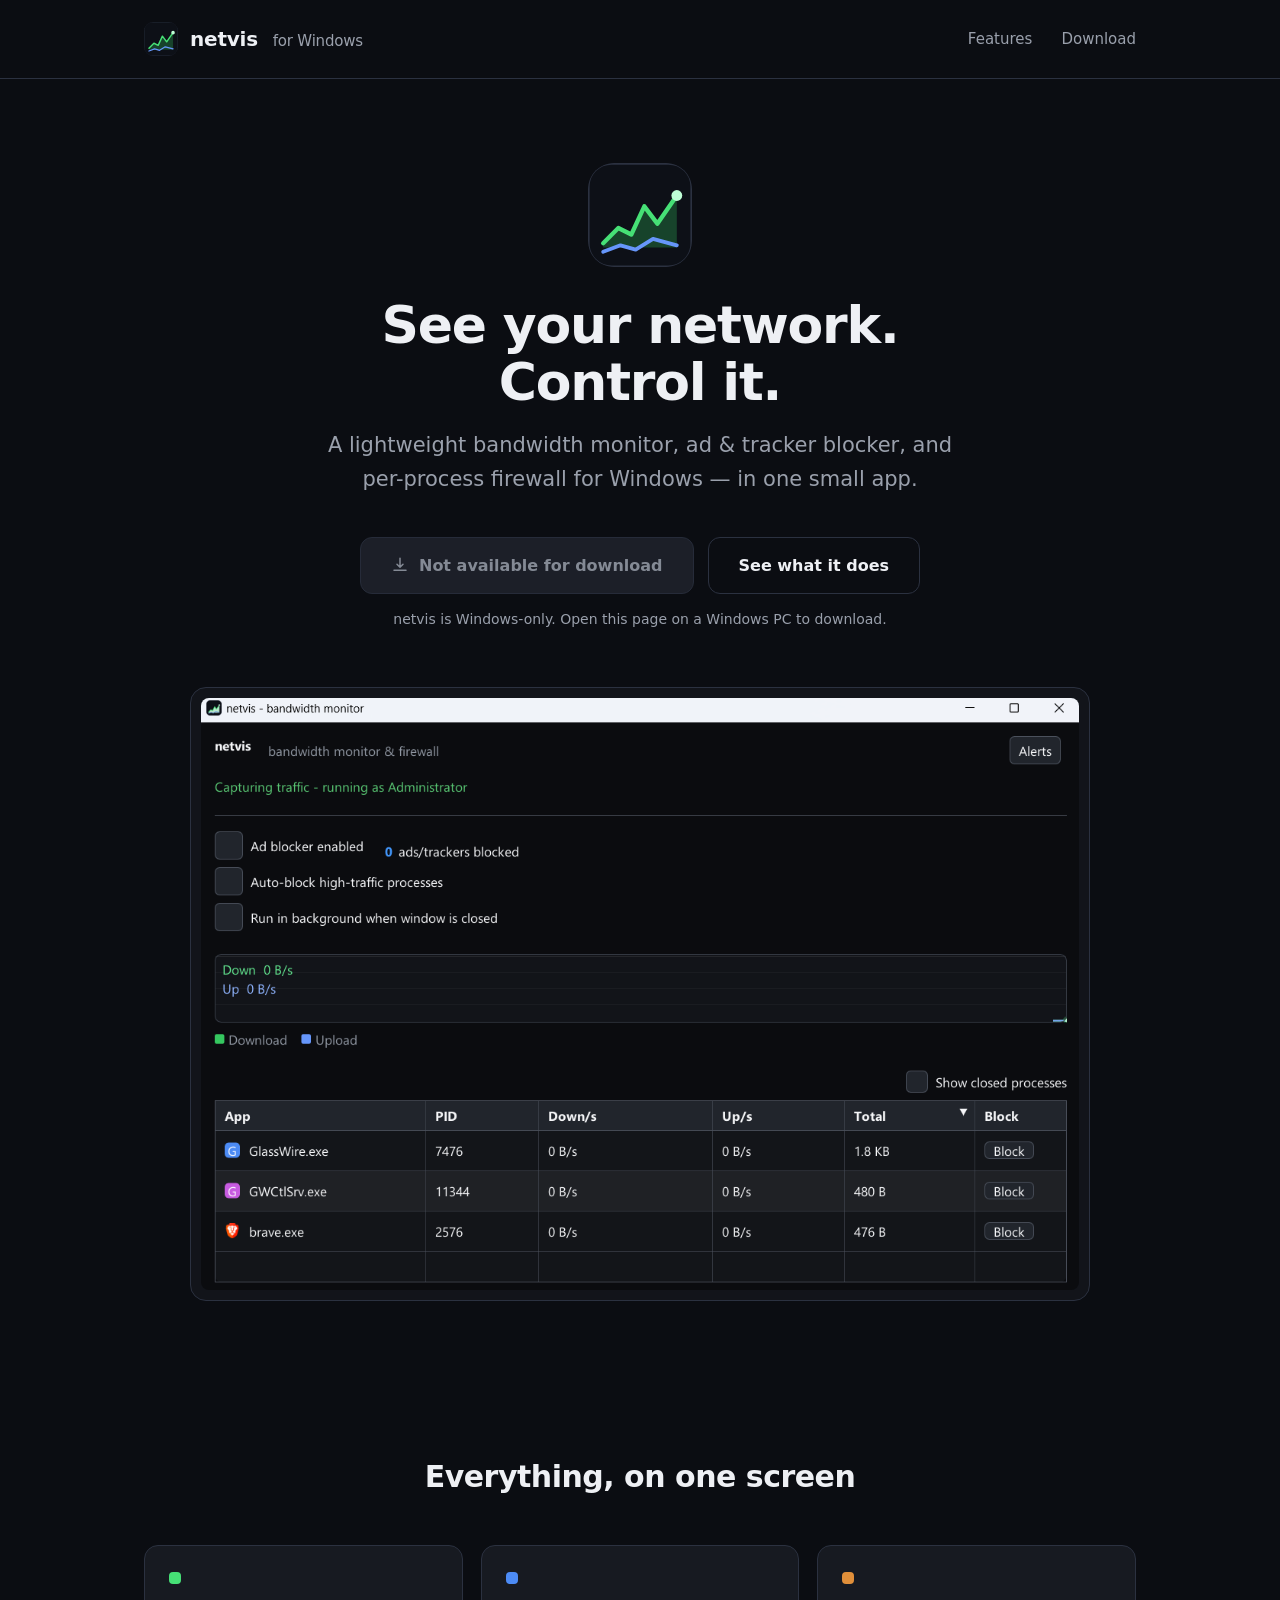
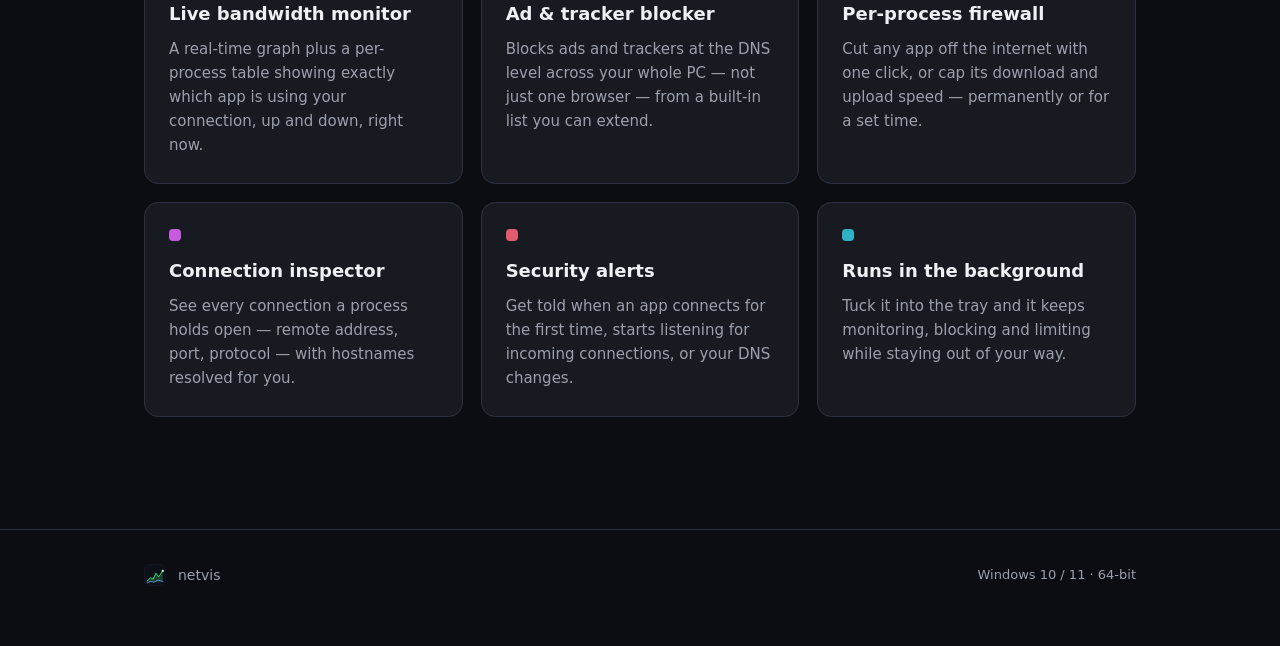
==== licensing/website/index.html @ ef4300d7 "updated" ====
<!DOCTYPE html>
<html lang="en">
<head>
<meta charset="UTF-8">
<meta name="viewport" content="width=device-width, initial-scale=1.0">
<title>netvis — bandwidth monitor & firewall for Windows</title>
<meta name="description" content="netvis is a lightweight Windows bandwidth monitor, ad/tracker blocker, and per-process firewall.">
<link rel="stylesheet" href="style.css">
<link rel="icon" href="netvis.ico">
</head>
<body>

<!-- The netvis logo, inline so the page has no image dependency -->
<svg width="0" height="0" style="position:absolute" aria-hidden="true">
  <symbol id="netvis-logo" viewBox="0 0 96 96">
    <rect x="0" y="0" width="96" height="96" rx="22" fill="#0d1017"/>
    <rect x="0.75" y="0.75" width="94.5" height="94.5" rx="21" fill="none" stroke="#2b3140" stroke-width="1.5"/>
    <path d="M14 74 L28 60 L40 66 L52 40 L64 56 L82 30 L82 78 L14 78 Z" fill="#35c75f" fill-opacity="0.28"/>
    <path d="M14 74 L28 60 L40 66 L52 40 L64 56 L82 30" fill="none" stroke="#46e076" stroke-width="4" stroke-linejoin="round" stroke-linecap="round"/>
    <path d="M14 82 L30 76 L44 80 L60 70 L82 76" fill="none" stroke="#6696fa" stroke-width="3.5" stroke-linejoin="round" stroke-linecap="round"/>
    <circle cx="82" cy="30" r="5" fill="#beffd6"/>
  </symbol>
</svg>

<header class="nav">
  <div class="wrap" style="display:flex;align-items:center;gap:12px;width:100%;padding:0 24px;">
    <svg class="logo" aria-hidden="true"><use href="#netvis-logo"/></svg>
    <div class="brand">netvis <span>for Windows</span></div>
    <div class="spacer"></div>
    <nav class="links">
      <a href="#features">Features</a>
      <a href="#download">Download</a>
    </nav>
  </div>
</header>

<main class="wrap">

  <section class="hero" id="download">
    <svg class="icon" aria-label="netvis logo"><use href="#netvis-logo"/></svg>
    <h1>See your network.<br>Control it.</h1>
    <p class="tag">A lightweight bandwidth monitor, ad &amp; tracker blocker, and per-process
       firewall for Windows — in one small app.</p>

    <div class="cta">
      <a id="downloadBtn" class="btn btn-primary" href="downloads/netvis.exe" download>
        <svg width="18" height="18" viewBox="0 0 24 24" fill="none" aria-hidden="true">
          <path d="M12 3v12m0 0l-4-4m4 4l4-4M4 19h16" stroke="currentColor" stroke-width="2" stroke-linecap="round" stroke-linejoin="round"/>
        </svg>
        <span id="downloadLabel">Download for Windows</span>
      </a>
      <a class="btn btn-ghost" href="#features">See what it does</a>
    </div>
    <div class="dl-note" id="dlNote">Free · Windows 10 &amp; 11 · requires Administrator</div>

    <div class="shot">
      <!-- Drop a real screenshot here as screenshot.png to replace the placeholder -->
      <div class="placeholder" id="shot"><img src="./screenshot.png"/></div>
    </div>
  </section>

  <section class="features" id="features">
    <h2>Everything, on one screen</h2>
    <div class="grid">
      <div class="card">
        <div class="dot" style="background:#46e076"></div>
        <h3>Live bandwidth monitor</h3>
        <p>A real-time graph plus a per-process table showing exactly which app is using
           your connection, up and down, right now.</p>
      </div>
      <div class="card">
        <div class="dot" style="background:#4c8bf5"></div>
        <h3>Ad &amp; tracker blocker</h3>
        <p>Blocks ads and trackers at the DNS level across your whole PC — not just one
           browser — from a built-in list you can extend.</p>
      </div>
      <div class="card">
        <div class="dot" style="background:#e08f3a"></div>
        <h3>Per-process firewall</h3>
        <p>Cut any app off the internet with one click, or cap its download and upload
           speed — permanently or for a set time.</p>
      </div>
      <div class="card">
        <div class="dot" style="background:#c75be0"></div>
        <h3>Connection inspector</h3>
        <p>See every connection a process holds open — remote address, port, protocol —
           with hostnames resolved for you.</p>
      </div>
      <div class="card">
        <div class="dot" style="background:#e05b6b"></div>
        <h3>Security alerts</h3>
        <p>Get told when an app connects for the first time, starts listening for
           incoming connections, or your DNS changes.</p>
      </div>
      <div class="card">
        <div class="dot" style="background:#2fb2c7"></div>
        <h3>Runs in the background</h3>
        <p>Tuck it into the tray and it keeps monitoring, blocking and limiting while
           staying out of your way.</p>
      </div>
    </div>
  </section>

</main>

<footer class="foot">
  <div class="wrap" style="display:flex;align-items:center;gap:12px;width:100%;padding:0 24px;flex-wrap:wrap;">
    <svg class="logo" style="width:22px;height:22px;border-radius:6px" aria-hidden="true"><use href="#netvis-logo"/></svg>
    <span>netvis</span>
    <span class="spacer"></span>
    <span class="req">Windows 10 / 11 · 64-bit</span>
  </div>
</footer>

<script>
  // Only offer the download to Windows visitors; on anything else the
  // button is disabled and the label/note explain why.
  (function () {
    var ua = navigator.userAgent || "";
    var uaData = navigator.userAgentData;
    var isWindows = uaData
      ? uaData.platform === "Windows"
      : /Windows|Win32|Win64|WOW64/i.test(ua);

    if (!isWindows) {
      var btn = document.getElementById("downloadBtn");
      btn.classList.add("disabled");
      btn.removeAttribute("href");
      btn.removeAttribute("download");
      btn.setAttribute("aria-disabled", "true");
      btn.addEventListener("click", function (e) { e.preventDefault(); });
      document.getElementById("downloadLabel").textContent = "Not available for download";
      document.getElementById("dlNote").textContent = "netvis is Windows-only. Open this page on a Windows PC to download.";
    }
  })();
</script>

</body>
</html>
---- licensing/website/style.css ----
:root {
  --bg: #0b0d12;
  --bg-2: #12141a;
  --panel: #171a21;
  --panel-2: #1f232c;
  --border: #2b3140;
  --text: #eef0f4;
  --text-dim: #9aa0ac;
  --accent: #4c8bf5;
  --accent-hover: #6aa0ff;
  --green: #46e076;
  --blue: #6696fa;
}

* { margin: 0; padding: 0; box-sizing: border-box; }

body {
  font-family: "Segoe UI", system-ui, -apple-system, Roboto, Helvetica, Arial, sans-serif;
  background: var(--bg);
  color: var(--text);
  line-height: 1.6;
  -webkit-font-smoothing: antialiased;
}

a { color: inherit; text-decoration: none; }

.wrap { max-width: 1040px; margin: 0 auto; padding: 0 24px; }

/* ---- top nav ---- */
.nav {
  display: flex;
  align-items: center;
  gap: 12px;
  padding: 22px 0;
  border-bottom: 1px solid var(--border);
}
.nav .logo { width: 34px; height: 34px; border-radius: 9px; }
.nav .brand { font-size: 20px; font-weight: 600; letter-spacing: -0.2px; }
.nav .brand span { color: var(--text-dim); font-weight: 400; font-size: 15px; margin-left: 8px; }
.nav .spacer { flex: 1; }
.nav .links a { color: var(--text-dim); margin-left: 24px; font-size: 15px; transition: color 0.15s; }
.nav .links a:hover { color: var(--text); }

/* ---- hero ---- */
.hero { padding: 84px 0 64px; text-align: center; }
.hero .icon { width: 104px; height: 104px; border-radius: 26px; margin: 0 auto 30px; display: block; }
.hero h1 { font-size: 52px; font-weight: 700; letter-spacing: -1.2px; line-height: 1.1; }
.hero .tag { font-size: 21px; color: var(--text-dim); margin: 18px auto 0; max-width: 640px; }

.cta { margin-top: 40px; display: flex; gap: 14px; justify-content: center; align-items: center; flex-wrap: wrap; }

.btn {
  display: inline-flex;
  align-items: center;
  gap: 10px;
  font-size: 16px;
  font-weight: 600;
  padding: 15px 30px;
  border-radius: 12px;
  border: 1px solid transparent;
  cursor: pointer;
  transition: background 0.15s, border-color 0.15s, opacity 0.15s;
}
.btn-primary { background: var(--accent); color: #08101f; }
.btn-primary:hover { background: var(--accent-hover); }
.btn-primary:disabled,
.btn-primary.disabled {
  background: var(--panel-2);
  color: var(--text-dim);
  border-color: var(--border);
  cursor: not-allowed;
  opacity: 0.85;
}
.btn-ghost { background: transparent; border-color: var(--border); color: var(--text); }
.btn-ghost:hover { border-color: var(--text-dim); }

.dl-note { margin-top: 14px; font-size: 14px; color: var(--text-dim); min-height: 20px; }

/* ---- screenshot ---- */
.shot {
  margin: 56px auto 0;
  max-width: 900px;
  border: 1px solid var(--border);
  border-radius: 16px;
  background: var(--bg-2);
  padding: 10px;
}
.shot img { width: 100%; display: block; border-radius: 8px; }
.shot .placeholder {
  border-radius: 8px;
  background: linear-gradient(180deg, #14171e, #0f1218);
  min-height: 300px;
  display: flex;
  align-items: center;
  justify-content: center;
  color: var(--text-dim);
  font-size: 15px;
}

/* ---- features ---- */
.features { padding: 88px 0 40px; }
.features h2 { font-size: 30px; font-weight: 600; text-align: center; letter-spacing: -0.5px; }
.grid {
  margin-top: 44px;
  display: grid;
  grid-template-columns: repeat(3, 1fr);
  gap: 18px;
}
.card {
  background: var(--panel);
  border: 1px solid var(--border);
  border-radius: 14px;
  padding: 26px 24px;
}
.card .dot { width: 12px; height: 12px; border-radius: 4px; margin-bottom: 16px; }
.card h3 { font-size: 18px; font-weight: 600; margin-bottom: 8px; }
.card p { font-size: 15px; color: var(--text-dim); }

/* ---- footer ---- */
.foot {
  margin-top: 72px;
  border-top: 1px solid var(--border);
  padding: 34px 0 60px;
  color: var(--text-dim);
  font-size: 14px;
  display: flex;
  gap: 12px;
  align-items: center;
  flex-wrap: wrap;
}
.foot .spacer { flex: 1; }
.req { color: var(--text-dim); font-size: 13px; }

@media (max-width: 760px) {
  .hero h1 { font-size: 38px; }
  .hero .tag { font-size: 18px; }
  .grid { grid-template-columns: 1fr; }
  .nav .links { display: none; }
}
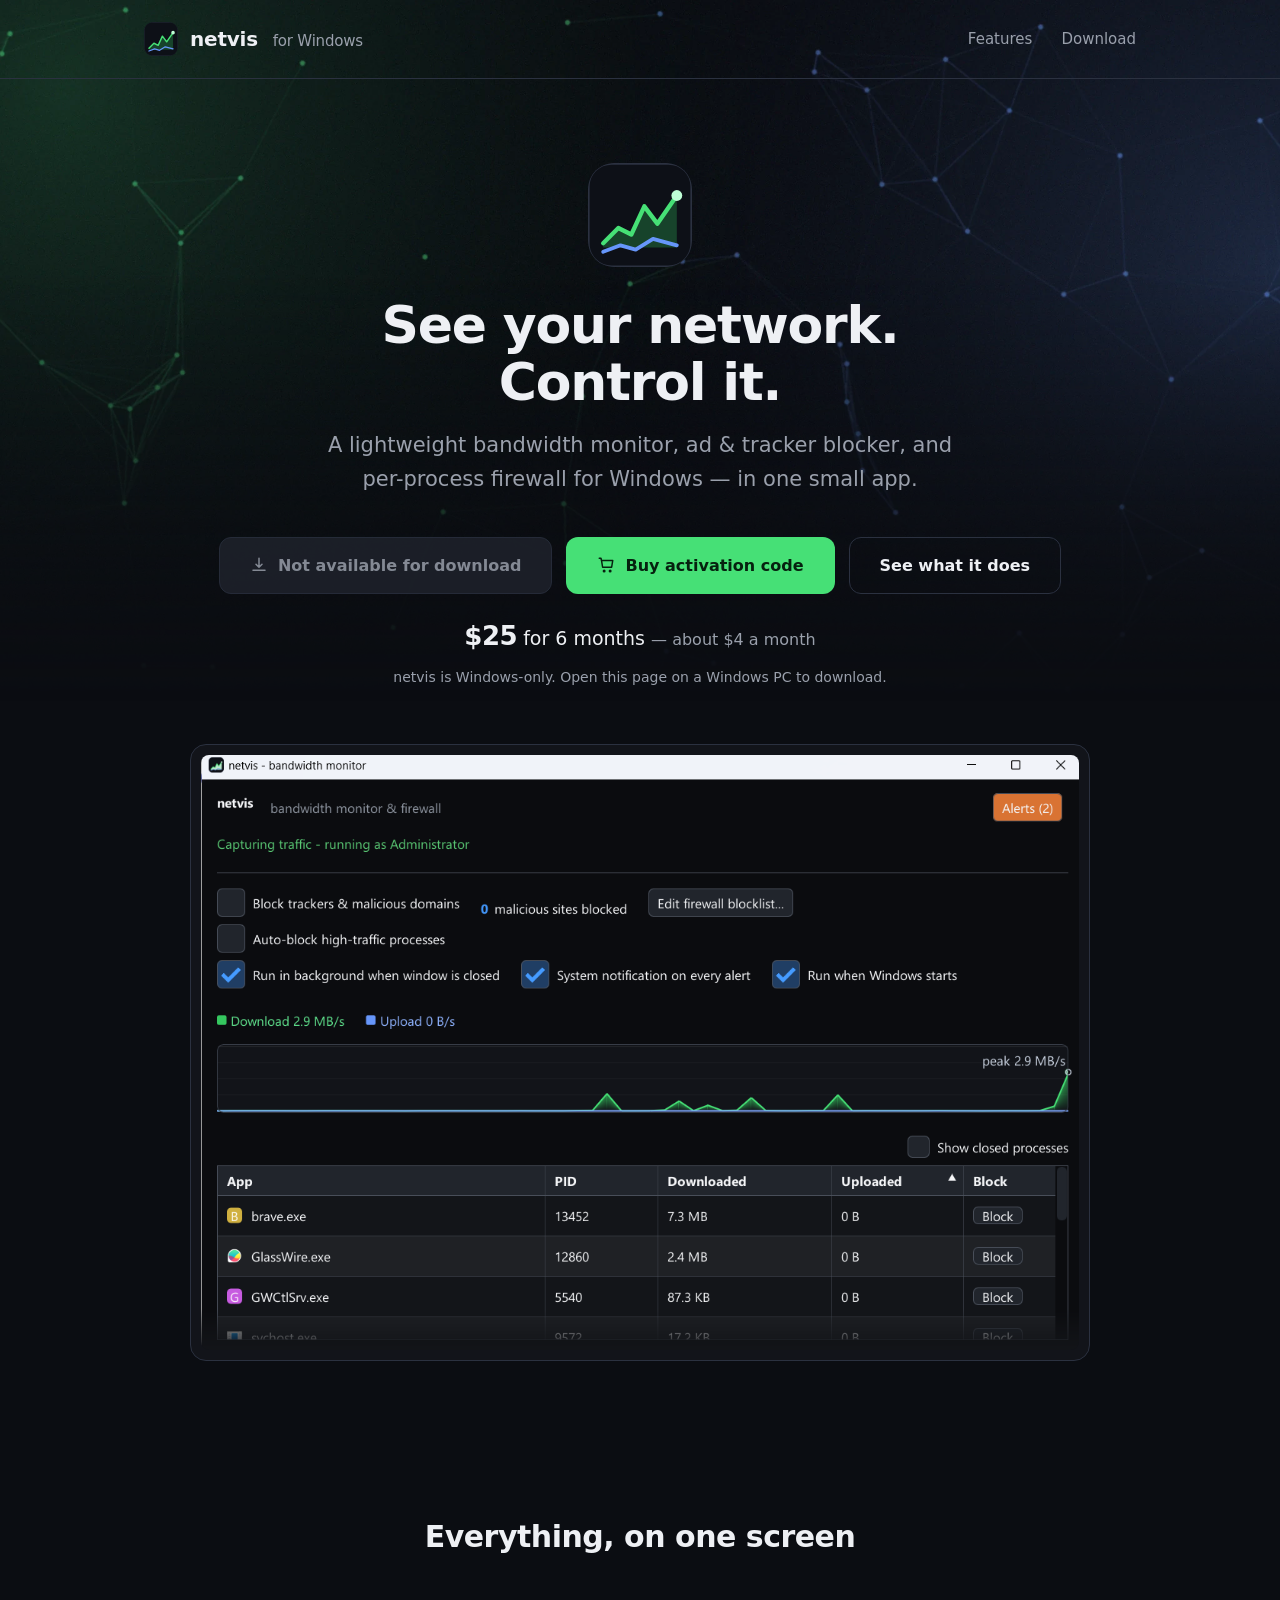
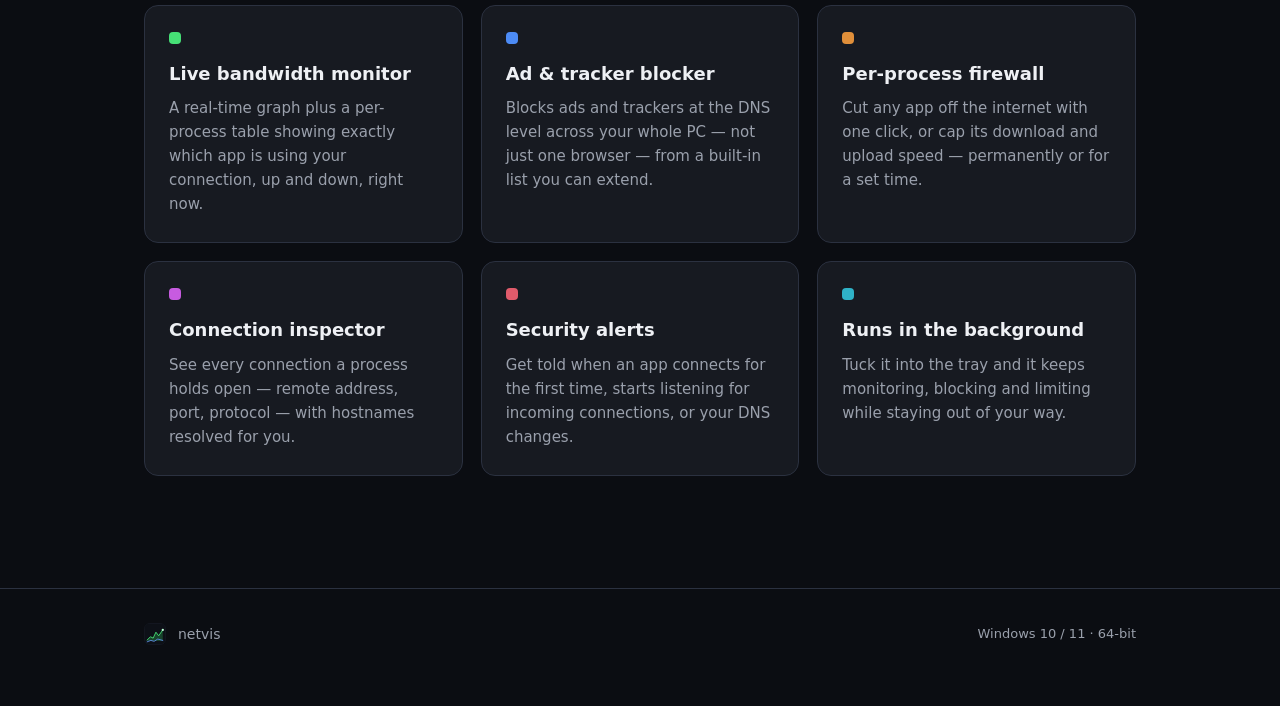
==== commit 6c1203c0: "licensing final" ====
--- a/licensing/website/index.html
+++ b/licensing/website/index.html
@@ -49,9 +49,20 @@
         </svg>
         <span id="downloadLabel">Download for Windows</span>
       </a>
+      <a class="btn btn-buy" href="/buy">
+        <svg width="18" height="18" viewBox="0 0 24 24" fill="none" aria-hidden="true">
+          <path d="M6 6h15l-1.5 9h-12L6 6Zm0 0-.7-3H3m6.5 18a1 1 0 1 0 0-2 1 1 0 0 0 0 2Zm8 0a1 1 0 1 0 0-2 1 1 0 0 0 0 2Z"
+                stroke="currentColor" stroke-width="2" stroke-linecap="round" stroke-linejoin="round"/>
+        </svg>
+        Buy activation code
+      </a>
       <a class="btn btn-ghost" href="#features">See what it does</a>
     </div>
-    <div class="dl-note" id="dlNote">Free · Windows 10 &amp; 11 · requires Administrator</div>
+
+    <div class="price">
+      <strong>$25</strong> for 6 months <span class="per">— about $4 a month</span>
+    </div>
+    <div class="dl-note" id="dlNote">One PC · Windows 10 &amp; 11 · requires Administrator</div>
 
     <div class="shot">
       <!-- Drop a real screenshot here as screenshot.png to replace the placeholder -->
--- a/licensing/website/style.css
+++ b/licensing/website/style.css
@@ -20,6 +20,34 @@
   color: var(--text);
   line-height: 1.6;
   -webkit-font-smoothing: antialiased;
+}
+
+/* Background art, behind everything. It's a pseudo-element rather than a
+   background on <body> so it can be pinned to the viewport and masked -
+   a plain body background would scroll or stretch with the page. WebP
+   first, JPEG for anything that can't read it. */
+body::before {
+  content: "";
+  position: fixed;
+  inset: 0;
+  z-index: -1;
+  pointer-events: none;
+  background-image: image-set(url("bg.webp") type("image/webp"), url("bg.jpg") type("image/jpeg"));
+  background-image: -webkit-image-set(url("bg.webp") type("image/webp"), url("bg.jpg") type("image/jpeg"));
+  background-position: center top;
+  background-size: cover;
+  background-repeat: no-repeat;
+  /* Only the top of the page is decorated; the feature cards further down
+     sit on flat colour so nothing competes with them for attention. */
+  -webkit-mask-image: linear-gradient(#000 0%, #000 30%, transparent 78%);
+  mask-image: linear-gradient(#000 0%, #000 30%, transparent 78%);
+}
+
+/* Some people set this because motion or busy imagery makes them ill, and
+   a full-bleed background is exactly the kind of thing they're opting out
+   of - so honour it and fall back to flat colour. */
+@media (prefers-reduced-motion: reduce) {
+  body::before { display: none; }
 }
 
 a { color: inherit; text-decoration: none; }
@@ -74,7 +102,16 @@
 .btn-ghost { background: transparent; border-color: var(--border); color: var(--text); }
 .btn-ghost:hover { border-color: var(--text-dim); }
 
-.dl-note { margin-top: 14px; font-size: 14px; color: var(--text-dim); min-height: 20px; }
+/* Buy is the action that matters - the app needs a key to run at all - so
+   it gets the brand green and stands apart from the blue download. */
+.btn-buy { background: var(--green); color: #06210f; }
+.btn-buy:hover { background: #5cf089; }
+
+.price { margin-top: 22px; font-size: 19px; color: var(--text); }
+.price strong { font-size: 26px; font-weight: 700; letter-spacing: -0.5px; }
+.price .per { color: var(--text-dim); font-size: 16px; }
+
+.dl-note { margin-top: 8px; font-size: 14px; color: var(--text-dim); min-height: 20px; }
 
 /* ---- screenshot ---- */
 .shot {
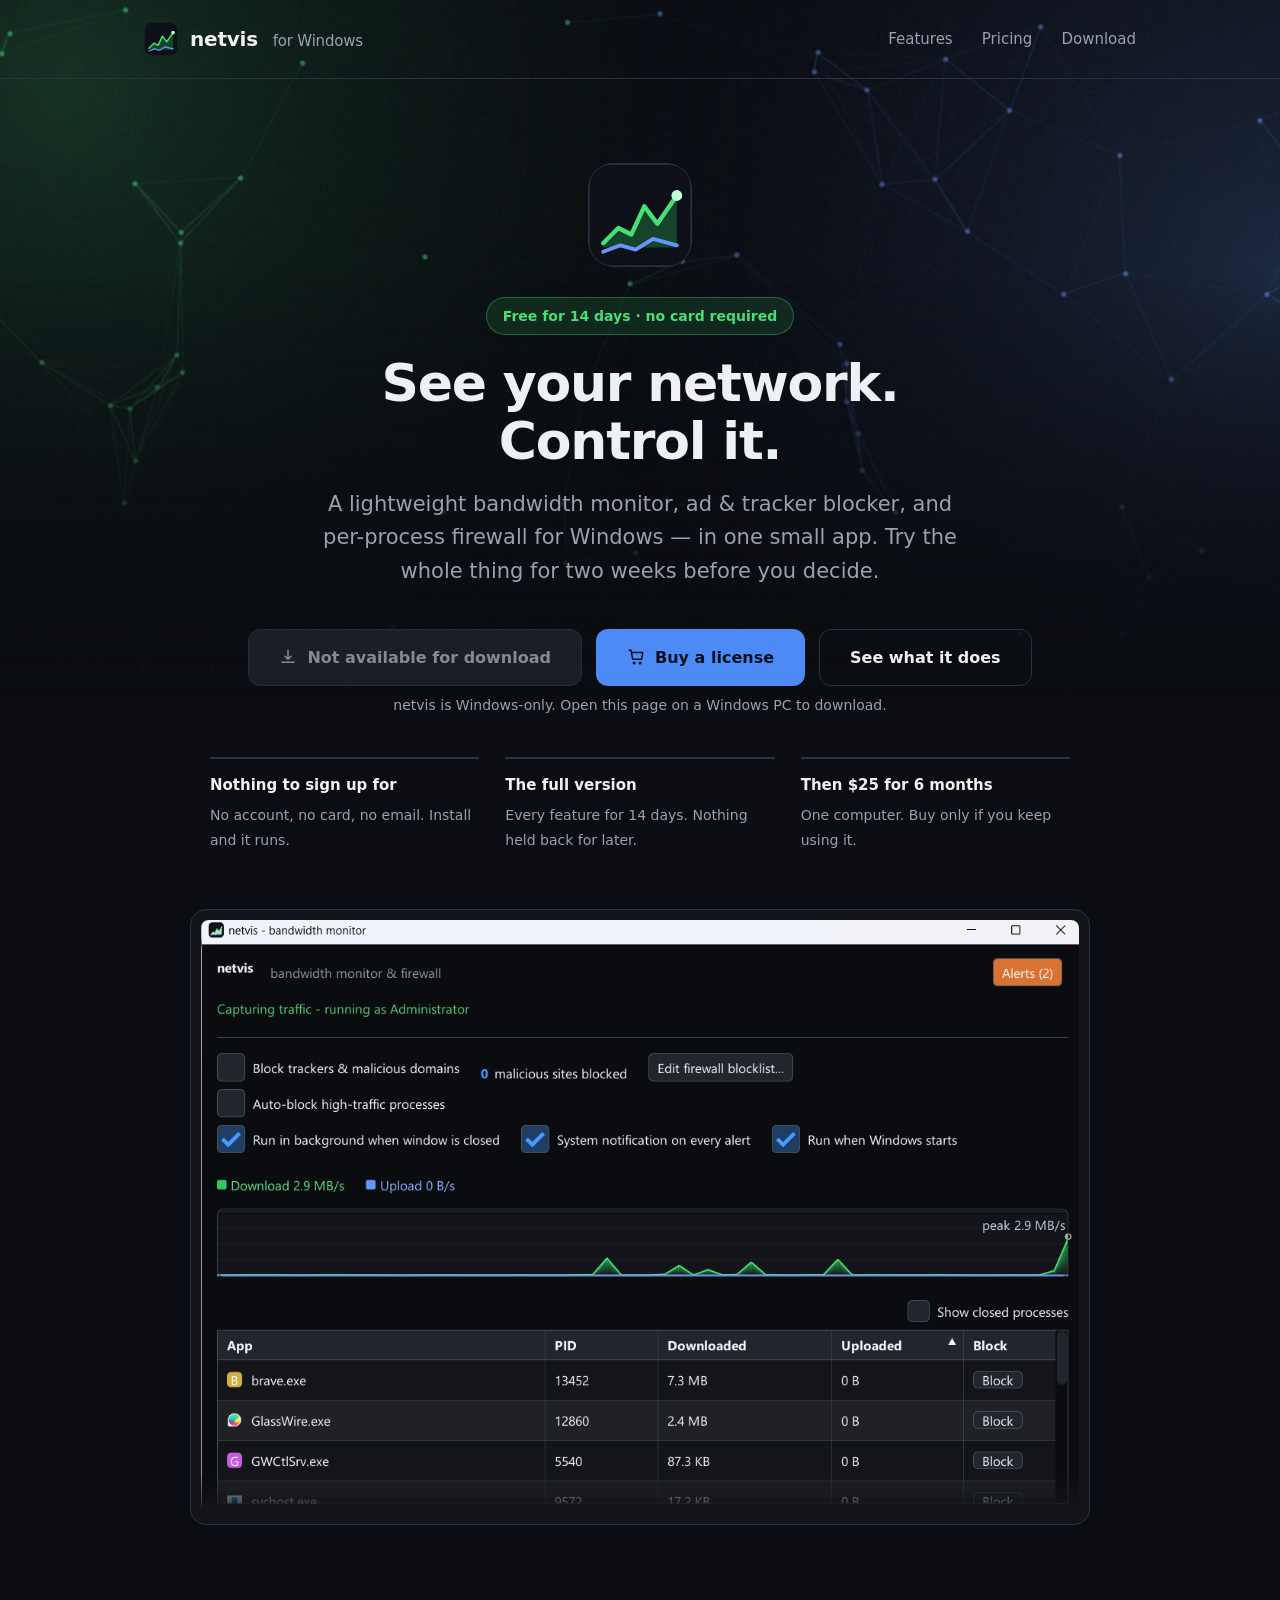
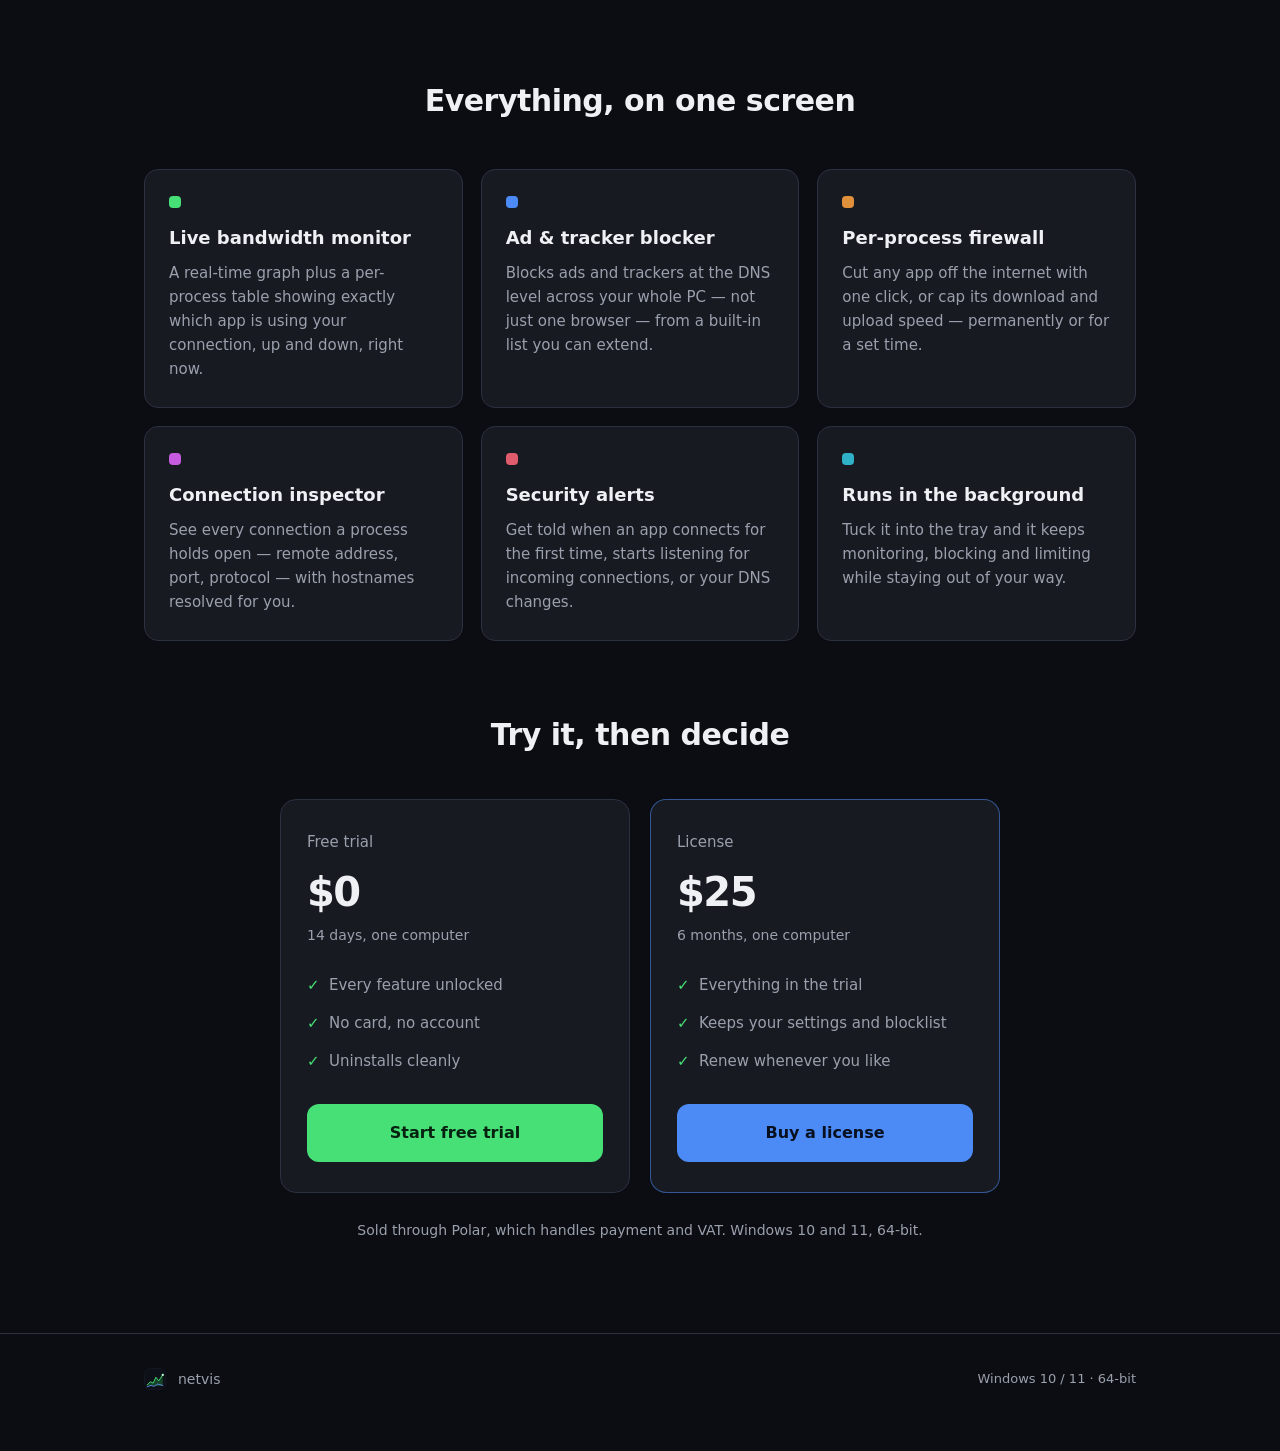
==== commit 5d81339e: "installer+freetrial" ====
--- a/licensing/website/index.html
+++ b/licensing/website/index.html
@@ -4,7 +4,7 @@
 <meta charset="UTF-8">
 <meta name="viewport" content="width=device-width, initial-scale=1.0">
 <title>netvis — bandwidth monitor & firewall for Windows</title>
-<meta name="description" content="netvis is a lightweight Windows bandwidth monitor, ad/tracker blocker, and per-process firewall.">
+<meta name="description" content="See which app is using your connection, and cut it off. Free for 14 days, no card required. Then $25 for 6 months.">
 <link rel="stylesheet" href="style.css">
 <link rel="icon" href="netvis.ico">
 </head>
@@ -29,6 +29,7 @@
     <div class="spacer"></div>
     <nav class="links">
       <a href="#features">Features</a>
+      <a href="#pricing">Pricing</a>
       <a href="#download">Download</a>
     </nav>
   </div>
@@ -38,31 +39,37 @@
 
   <section class="hero" id="download">
     <svg class="icon" aria-label="netvis logo"><use href="#netvis-logo"/></svg>
+    <div class="badge">Free for 14 days · no card required</div>
     <h1>See your network.<br>Control it.</h1>
     <p class="tag">A lightweight bandwidth monitor, ad &amp; tracker blocker, and per-process
-       firewall for Windows — in one small app.</p>
+       firewall for Windows — in one small app. Try the whole thing for two weeks
+       before you decide.</p>
 
     <div class="cta">
-      <a id="downloadBtn" class="btn btn-primary" href="downloads/netvis.exe" download>
+      <a id="downloadBtn" class="btn btn-buy" href="downloads/netvis-setup.exe" download>
         <svg width="18" height="18" viewBox="0 0 24 24" fill="none" aria-hidden="true">
           <path d="M12 3v12m0 0l-4-4m4 4l4-4M4 19h16" stroke="currentColor" stroke-width="2" stroke-linecap="round" stroke-linejoin="round"/>
         </svg>
-        <span id="downloadLabel">Download for Windows</span>
+        <span id="downloadLabel">Start free trial</span>
       </a>
-      <a class="btn btn-buy" href="/buy">
+      <a class="btn btn-primary" href="/buy">
         <svg width="18" height="18" viewBox="0 0 24 24" fill="none" aria-hidden="true">
           <path d="M6 6h15l-1.5 9h-12L6 6Zm0 0-.7-3H3m6.5 18a1 1 0 1 0 0-2 1 1 0 0 0 0 2Zm8 0a1 1 0 1 0 0-2 1 1 0 0 0 0 2Z"
                 stroke="currentColor" stroke-width="2" stroke-linecap="round" stroke-linejoin="round"/>
         </svg>
-        Buy activation code
+        Buy a license
       </a>
       <a class="btn btn-ghost" href="#features">See what it does</a>
     </div>
 
-    <div class="price">
-      <strong>$25</strong> for 6 months <span class="per">— about $4 a month</span>
+    <div class="dl-note" id="dlNote">Windows 10 &amp; 11 · 64-bit · requires Administrator</div>
+
+    <!-- The three things someone weighing up a trial actually wants to know. -->
+    <div class="trial-strip">
+      <div><strong>Nothing to sign up for</strong><span>No account, no card, no email. Install and it runs.</span></div>
+      <div><strong>The full version</strong><span>Every feature for 14 days. Nothing held back for later.</span></div>
+      <div><strong>Then $25 for 6 months</strong><span>One computer. Buy only if you keep using it.</span></div>
     </div>
-    <div class="dl-note" id="dlNote">One PC · Windows 10 &amp; 11 · requires Administrator</div>
 
     <div class="shot">
       <!-- Drop a real screenshot here as screenshot.png to replace the placeholder -->
@@ -112,6 +119,35 @@
     </div>
   </section>
 
+  <section class="pricing" id="pricing">
+    <h2>Try it, then decide</h2>
+    <div class="plans">
+      <div class="plan">
+        <div class="plan-name">Free trial</div>
+        <div class="plan-price">$0</div>
+        <div class="plan-term">14 days, one computer</div>
+        <ul>
+          <li>Every feature unlocked</li>
+          <li>No card, no account</li>
+          <li>Uninstalls cleanly</li>
+        </ul>
+        <a class="btn btn-buy plan-cta" href="downloads/netvis-setup.exe" download>Start free trial</a>
+      </div>
+      <div class="plan plan-featured">
+        <div class="plan-name">License</div>
+        <div class="plan-price">$25</div>
+        <div class="plan-term">6 months, one computer</div>
+        <ul>
+          <li>Everything in the trial</li>
+          <li>Keeps your settings and blocklist</li>
+          <li>Renew whenever you like</li>
+        </ul>
+        <a class="btn btn-primary plan-cta" href="/buy">Buy a license</a>
+      </div>
+    </div>
+    <p class="pricing-note">Sold through Polar, which handles payment and VAT. Windows 10 and 11, 64-bit.</p>
+  </section>
+
 </main>
 
 <footer class="foot">
--- a/licensing/website/style.css
+++ b/licensing/website/style.css
@@ -91,8 +91,10 @@
 }
 .btn-primary { background: var(--accent); color: #08101f; }
 .btn-primary:hover { background: var(--accent-hover); }
-.btn-primary:disabled,
-.btn-primary.disabled {
+/* Applies to any button, not just the blue one - the primary action moved
+   to the green trial button, and the disabled state has to follow it. */
+.btn:disabled,
+.btn.disabled {
   background: var(--panel-2);
   color: var(--text-dim);
   border-color: var(--border);
@@ -102,8 +104,8 @@
 .btn-ghost { background: transparent; border-color: var(--border); color: var(--text); }
 .btn-ghost:hover { border-color: var(--text-dim); }
 
-/* Buy is the action that matters - the app needs a key to run at all - so
-   it gets the brand green and stands apart from the blue download. */
+/* Green is the primary action: starting the trial. Buying is blue and
+   secondary - people who already want it will find it either way. */
 .btn-buy { background: var(--green); color: #06210f; }
 .btn-buy:hover { background: #5cf089; }
 
@@ -112,6 +114,61 @@
 .price .per { color: var(--text-dim); font-size: 16px; }
 
 .dl-note { margin-top: 8px; font-size: 14px; color: var(--text-dim); min-height: 20px; }
+
+/* Badge above the headline - the first thing read, so it carries the offer. */
+.badge {
+  display: inline-block;
+  margin-bottom: 20px;
+  padding: 7px 16px;
+  border-radius: 999px;
+  background: rgba(70, 224, 118, 0.12);
+  border: 1px solid rgba(70, 224, 118, 0.35);
+  color: var(--green);
+  font-size: 14px;
+  font-weight: 600;
+}
+
+/* Three reassurances under the buttons, where the hesitation actually is. */
+.trial-strip {
+  margin: 40px auto 0;
+  max-width: 860px;
+  display: grid;
+  grid-template-columns: repeat(3, 1fr);
+  gap: 26px;
+  text-align: left;
+}
+.trial-strip div { border-top: 2px solid var(--border); padding-top: 14px; }
+.trial-strip strong { display: block; font-size: 15px; margin-bottom: 5px; }
+.trial-strip span { font-size: 14px; color: var(--text-dim); line-height: 1.55; }
+
+/* ---- pricing ---- */
+.pricing { padding: 30px 0 20px; text-align: center; }
+.pricing h2 { font-size: 30px; font-weight: 600; letter-spacing: -0.5px; }
+.plans {
+  margin: 40px auto 0;
+  max-width: 720px;
+  display: grid;
+  grid-template-columns: repeat(2, 1fr);
+  gap: 20px;
+}
+.plan {
+  background: var(--panel);
+  border: 1px solid var(--border);
+  border-radius: 16px;
+  padding: 30px 26px;
+  text-align: left;
+  display: flex;
+  flex-direction: column;
+}
+.plan-featured { border-color: rgba(76, 139, 245, 0.55); }
+.plan-name { font-size: 15px; color: var(--text-dim); }
+.plan-price { font-size: 40px; font-weight: 700; letter-spacing: -1.5px; margin-top: 6px; }
+.plan-term { font-size: 14px; color: var(--text-dim); margin-bottom: 20px; }
+.plan ul { list-style: none; margin: 0 0 24px; flex: 1; }
+.plan li { font-size: 15px; color: var(--text-dim); padding: 7px 0 7px 22px; position: relative; }
+.plan li::before { content: "✓"; position: absolute; left: 0; color: var(--green); }
+.plan-cta { justify-content: center; width: 100%; }
+.pricing-note { margin-top: 26px; font-size: 14px; color: var(--text-dim); }
 
 /* ---- screenshot ---- */
 .shot {
@@ -172,5 +229,7 @@
   .hero h1 { font-size: 38px; }
   .hero .tag { font-size: 18px; }
   .grid { grid-template-columns: 1fr; }
+  .trial-strip { grid-template-columns: 1fr; gap: 18px; }
+  .plans { grid-template-columns: 1fr; }
   .nav .links { display: none; }
 }
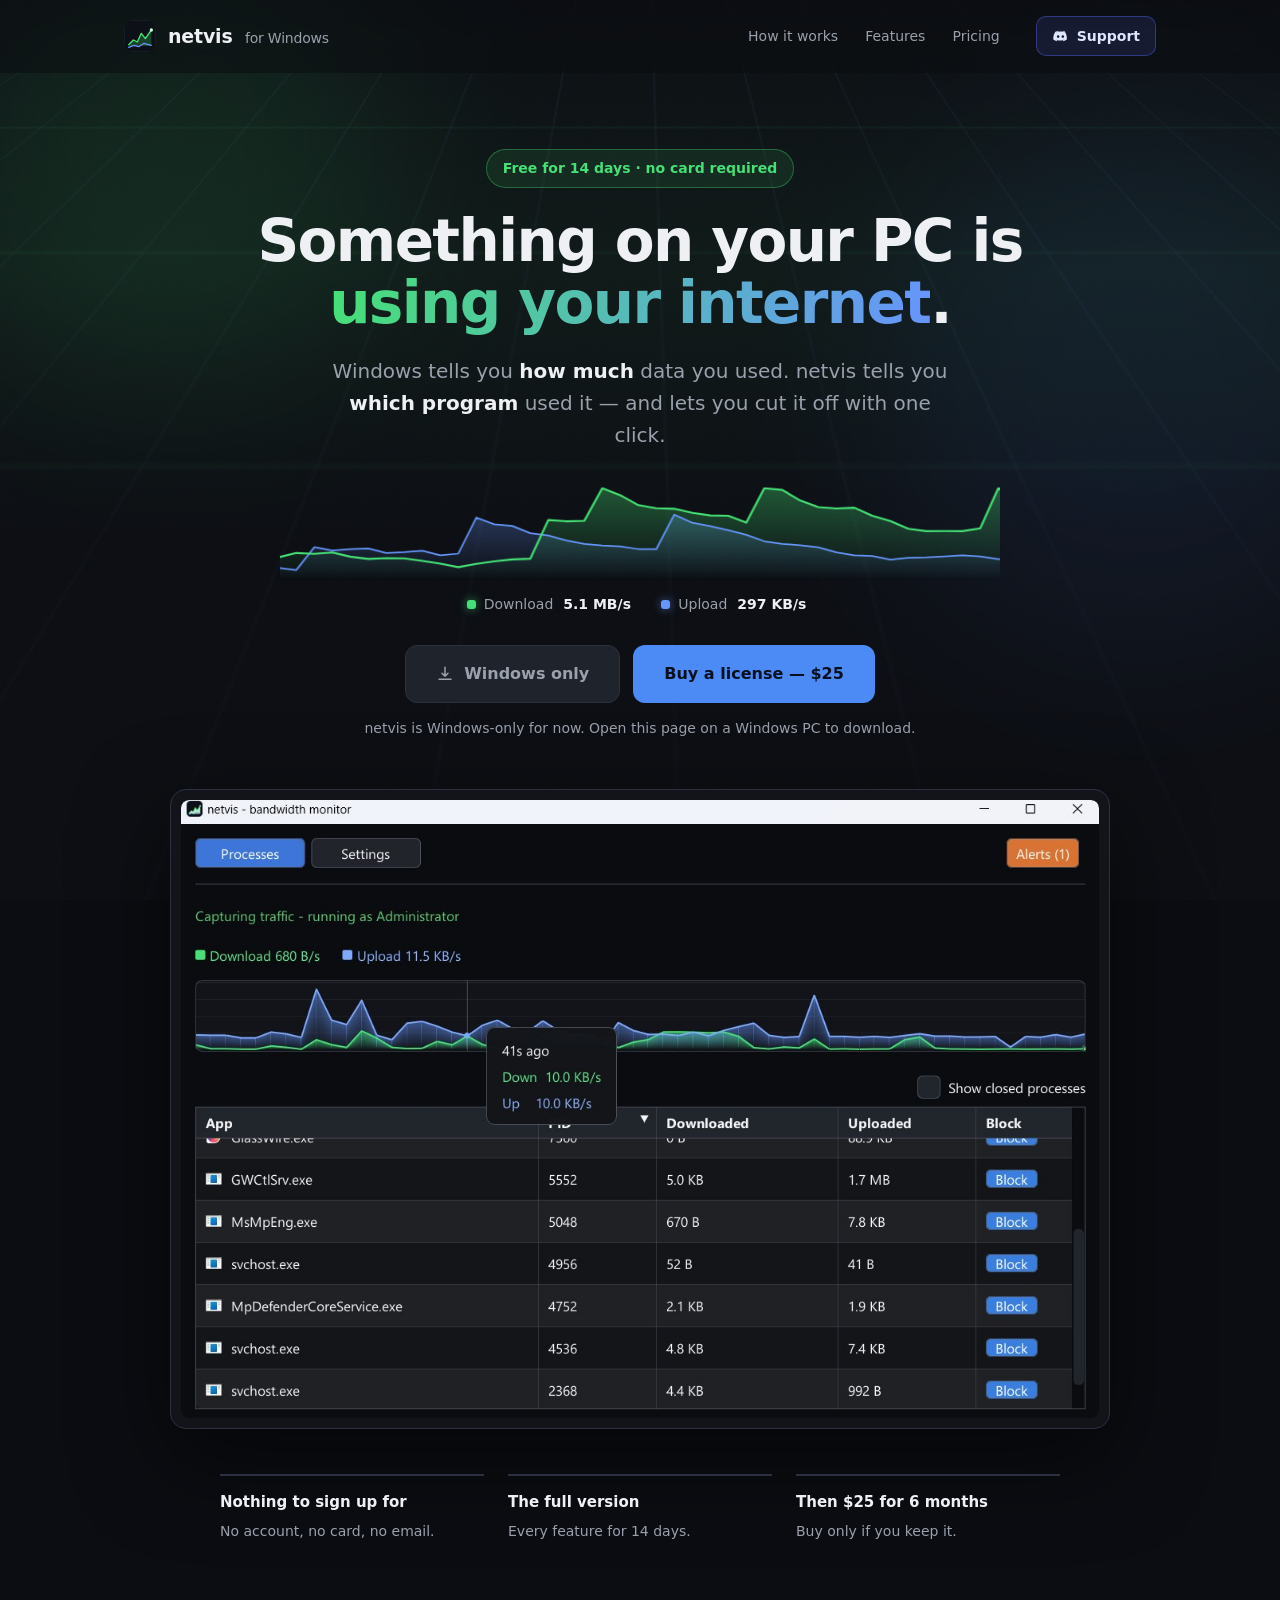
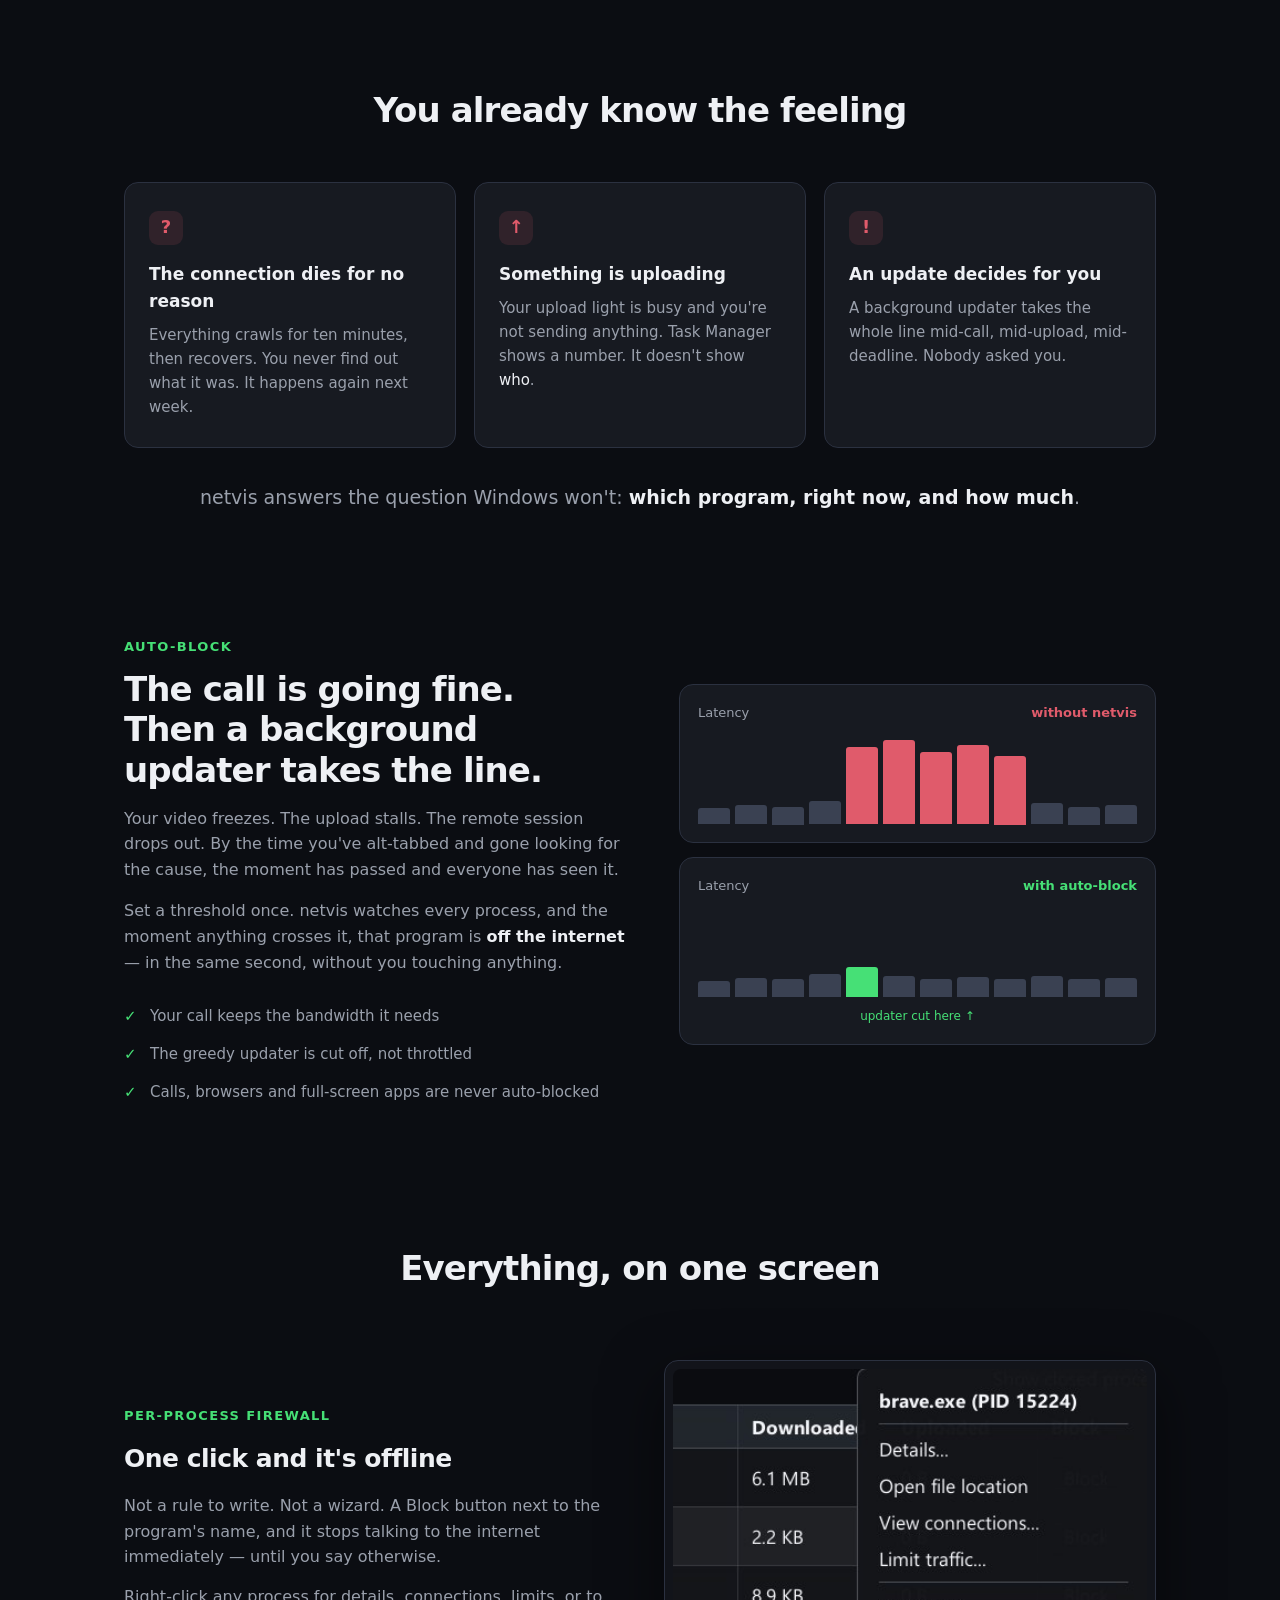
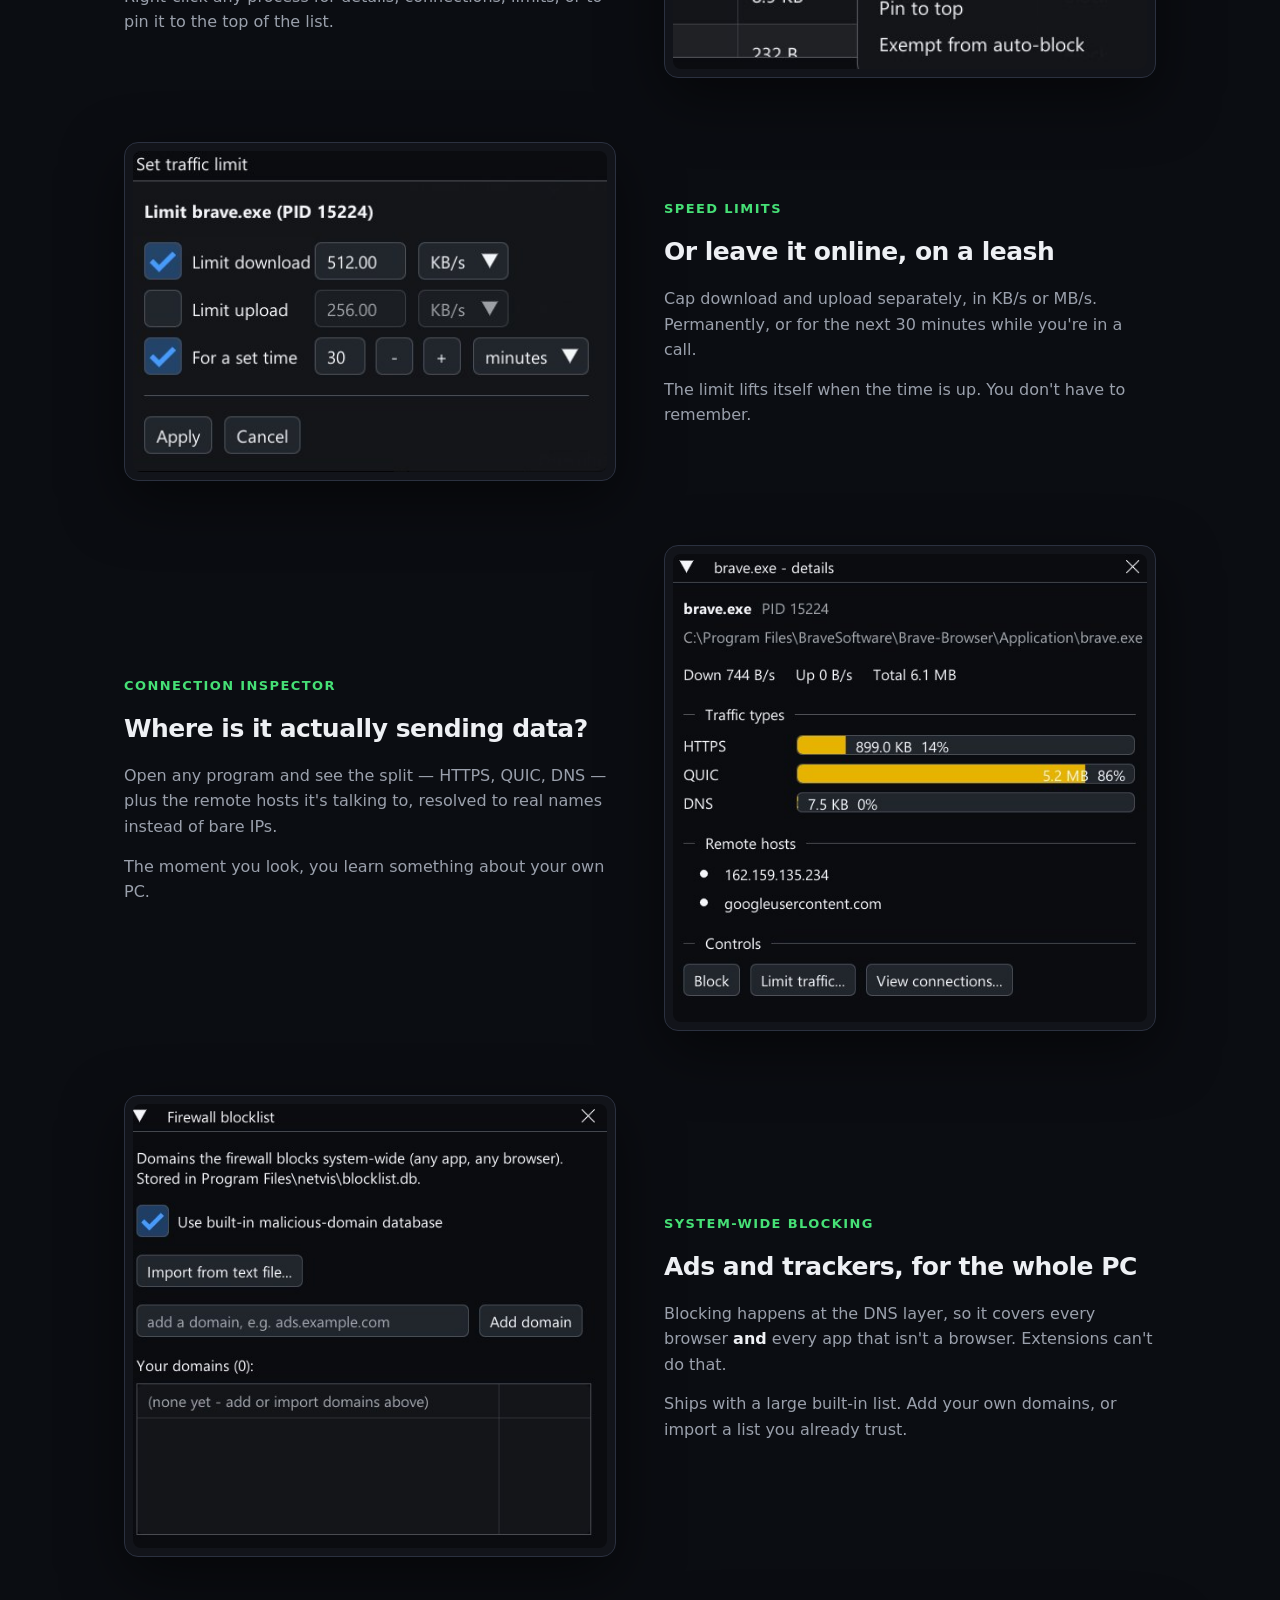
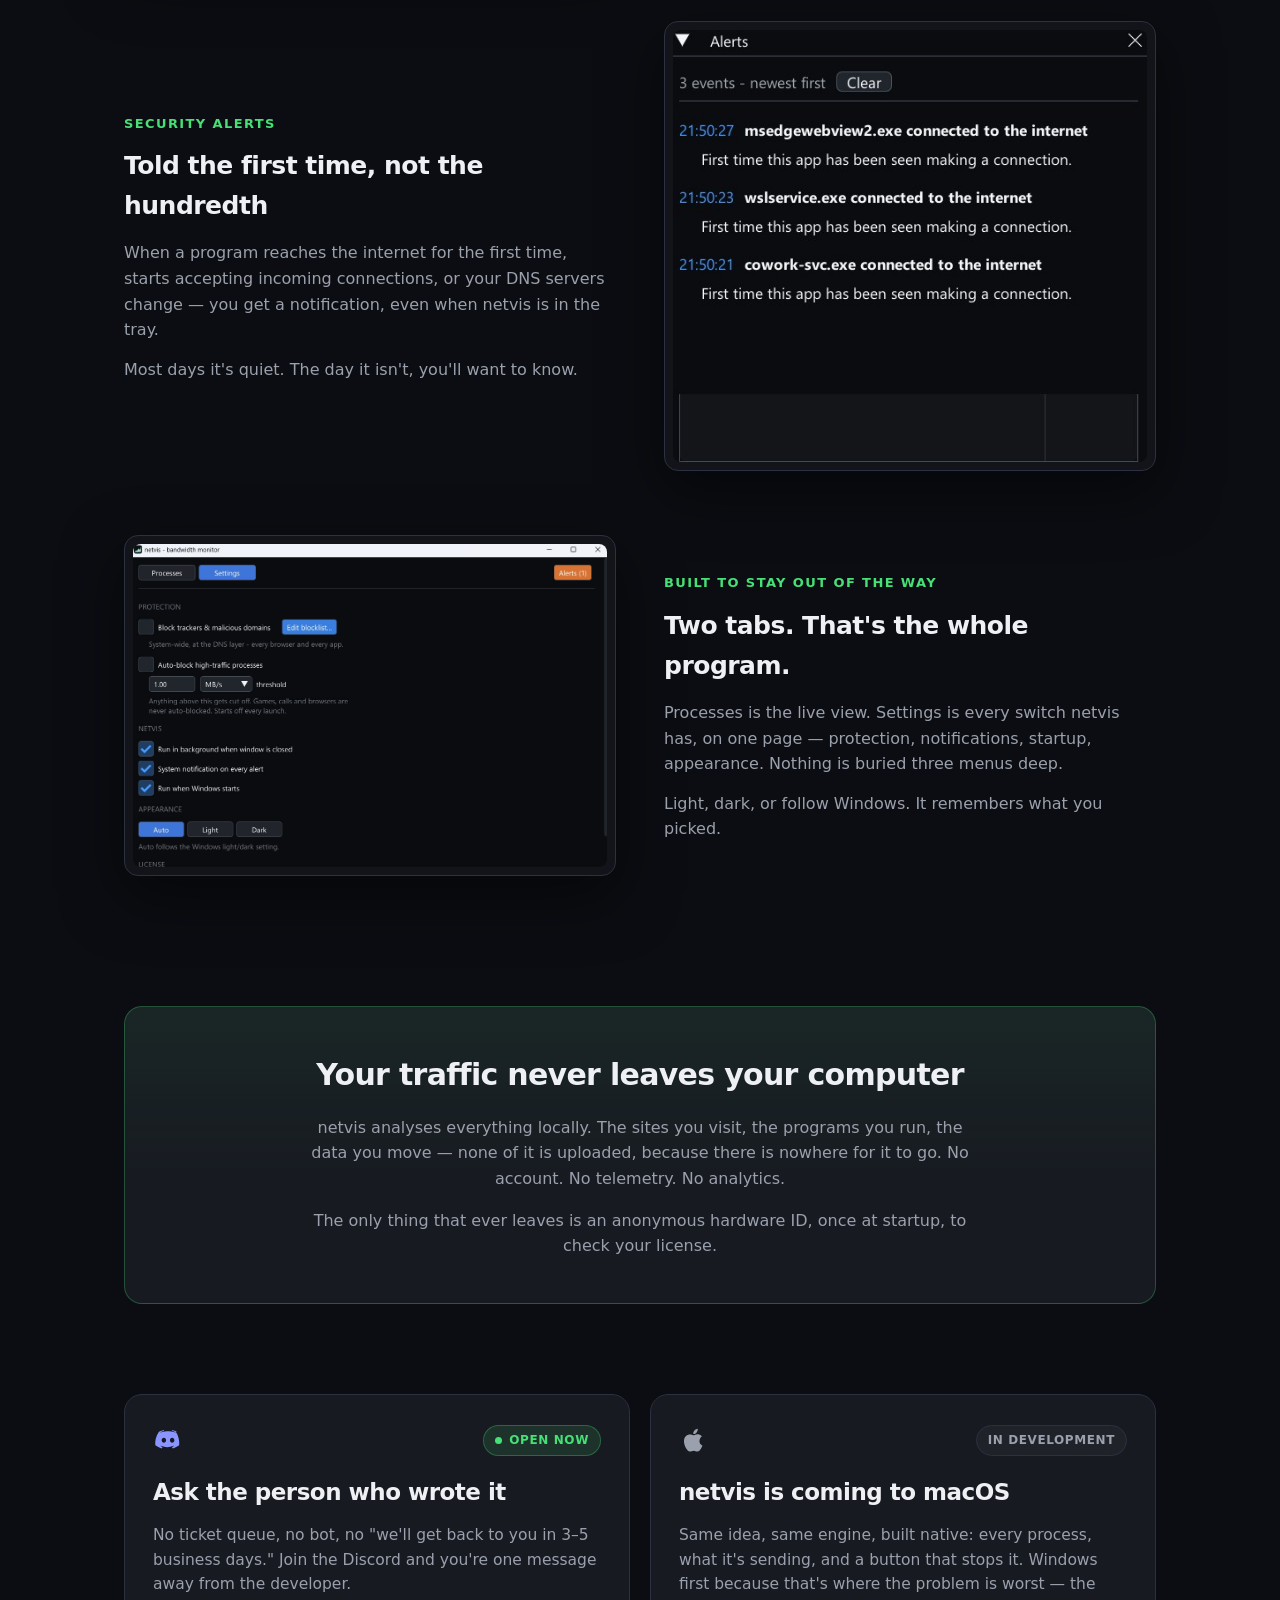
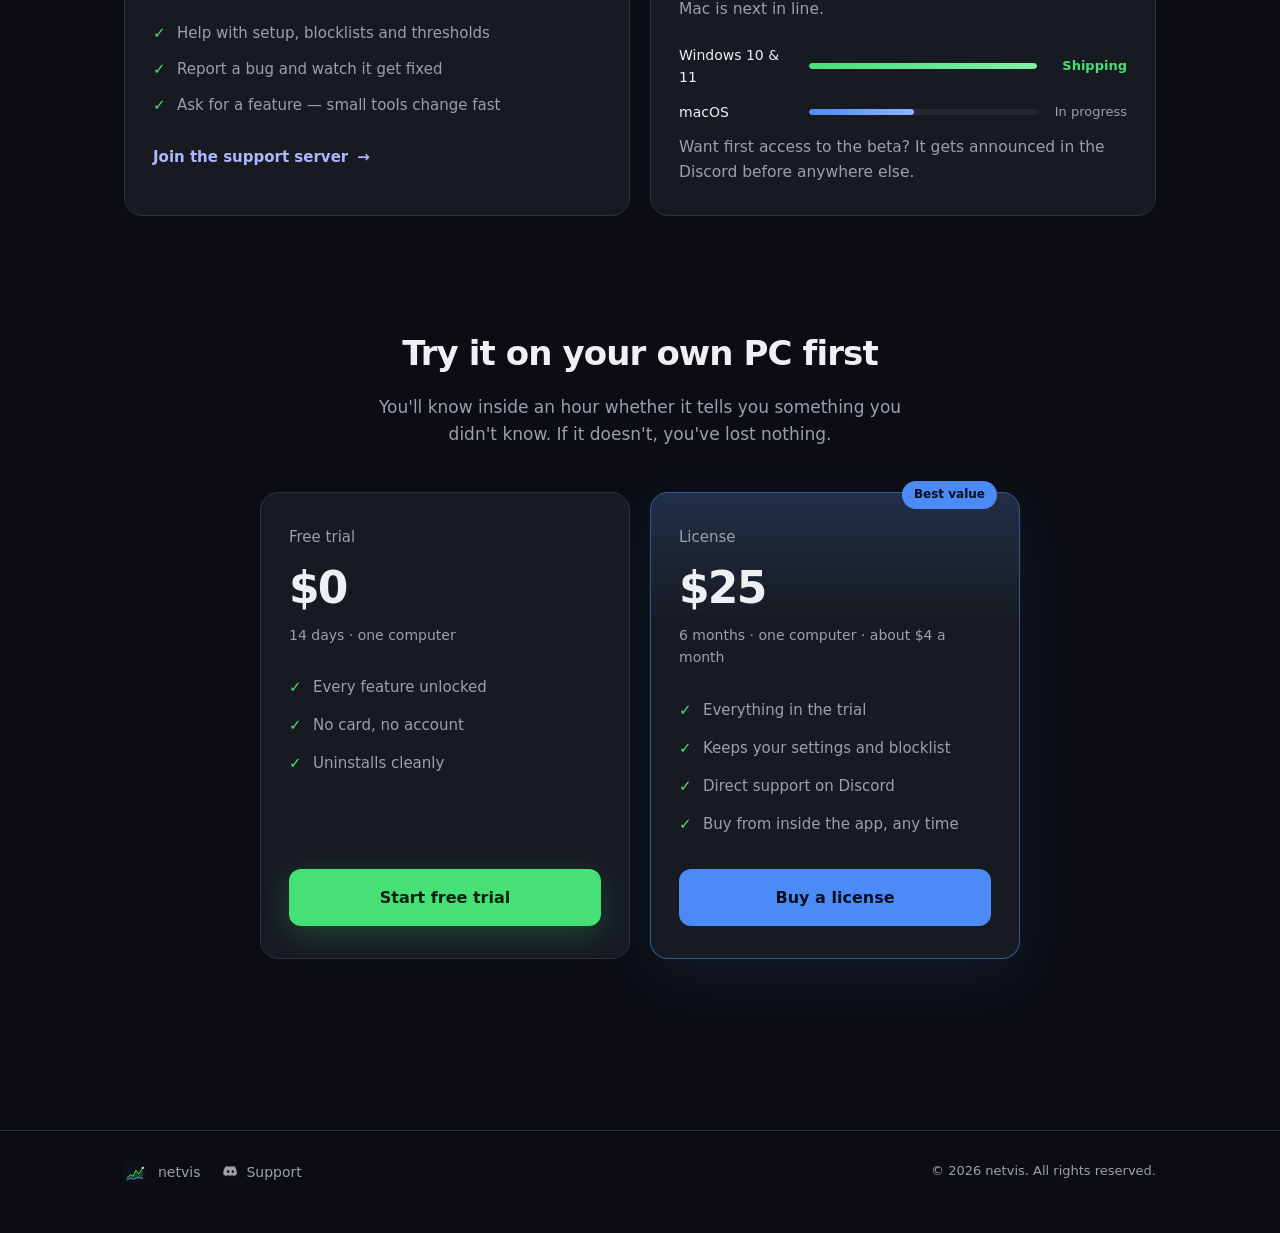
==== commit 775945ad: "website + DOH" ====
--- a/licensing/website/index.html
+++ b/licensing/website/index.html
@@ -3,15 +3,14 @@
 <head>
 <meta charset="UTF-8">
 <meta name="viewport" content="width=device-width, initial-scale=1.0">
-<title>netvis — bandwidth monitor & firewall for Windows</title>
-<meta name="description" content="See which app is using your connection, and cut it off. Free for 14 days, no card required. Then $25 for 6 months.">
+<title>netvis — see which app is eating your bandwidth, and stop it</title>
+<meta name="description" content="Windows tells you how much data you used. netvis tells you which program used it — and lets you cut it off. Free for 14 days, no card.">
 <link rel="stylesheet" href="style.css">
 <link rel="icon" href="netvis.ico">
 </head>
 <body>
 
-<!-- The netvis logo, inline so the page has no image dependency -->
-<svg width="0" height="0" style="position:absolute" aria-hidden="true">
+<svg class="defs" aria-hidden="true">
   <symbol id="netvis-logo" viewBox="0 0 96 96">
     <rect x="0" y="0" width="96" height="96" rx="22" fill="#0d1017"/>
     <rect x="0.75" y="0.75" width="94.5" height="94.5" rx="21" fill="none" stroke="#2b3140" stroke-width="1.5"/>
@@ -20,112 +19,326 @@
     <path d="M14 82 L30 76 L44 80 L60 70 L82 76" fill="none" stroke="#6696fa" stroke-width="3.5" stroke-linejoin="round" stroke-linecap="round"/>
     <circle cx="82" cy="30" r="5" fill="#beffd6"/>
   </symbol>
+  <symbol id="ico-discord" viewBox="0 0 24 24">
+    <path fill="currentColor" d="M19.27 5.33A16.3 16.3 0 0 0 15.23 4l-.24.47a12.6 12.6 0 0 1 3.6 1.78A13.6 13.6 0 0 0 12 5.06a13.6 13.6 0 0 0-6.6 1.19 12.6 12.6 0 0 1 3.6-1.78L8.77 4a16.3 16.3 0 0 0-4.04 1.33C2.2 9.06 1.52 12.7 1.86 16.28A16.4 16.4 0 0 0 6.85 18.8l.8-1.1a10.6 10.6 0 0 1-1.7-.82l.42-.32a11.7 11.7 0 0 0 10.06 0l.42.32a10.6 10.6 0 0 1-1.7.82l.8 1.1a16.4 16.4 0 0 0 4.99-2.52c.4-4.15-.68-7.75-2.67-10.95ZM8.68 14.15c-.97 0-1.77-.89-1.77-1.98s.78-1.99 1.77-1.99c1 0 1.79.9 1.77 1.99 0 1.09-.78 1.98-1.77 1.98Zm6.64 0c-.97 0-1.77-.89-1.77-1.98s.78-1.99 1.77-1.99c1 0 1.79.9 1.77 1.99 0 1.09-.77 1.98-1.77 1.98Z"/>
+  </symbol>
+  <symbol id="ico-apple" viewBox="0 0 24 24">
+    <path fill="currentColor" d="M16.36 12.72c-.02-2.3 1.88-3.4 1.96-3.46-1.07-1.56-2.73-1.78-3.32-1.8-1.41-.15-2.76.83-3.48.83-.72 0-1.83-.81-3-.79-1.54.02-2.97.9-3.76 2.28-1.6 2.78-.41 6.9 1.15 9.16.76 1.1 1.67 2.35 2.86 2.3 1.15-.04 1.58-.74 2.97-.74 1.39 0 1.78.74 3 .72 1.24-.02 2.02-1.13 2.78-2.24.87-1.28 1.23-2.52 1.25-2.58-.03-.01-2.4-.92-2.41-3.68ZM14.1 5.96c.63-.77 1.06-1.83.94-2.9-.91.04-2.02.61-2.67 1.37-.58.68-1.09 1.77-.95 2.81 1.02.08 2.05-.51 2.68-1.28Z"/>
+  </symbol>
 </svg>
 
-<header class="nav">
-  <div class="wrap" style="display:flex;align-items:center;gap:12px;width:100%;padding:0 24px;">
+<!-- A cursor layer: an aura that tracks the pointer, a ring that lags behind
+     it, and small packets that trail off as you move. Built and driven from
+     script - with no pointer, or with reduced motion asked for, none of it is
+     ever inserted. -->
+<div class="cursorfx" id="cursorfx" aria-hidden="true"></div>
+
+<!-- Reading progress. A single transform-only element, so it costs nothing
+     to animate and gives the page a sense of length. -->
+<div class="progress" aria-hidden="true"><i id="progressBar"></i></div>
+
+<!-- Animated grid + scanning beam behind the hero. Pure CSS/SVG so there's
+     no library to load and nothing to block first paint. -->
+<div class="backdrop" aria-hidden="true">
+  <div class="grid-plane"></div>
+  <div class="beam"></div>
+  <div class="orb orb-a"></div>
+  <div class="orb orb-b"></div>
+  <div class="noise"></div>
+</div>
+
+<header class="nav" id="nav">
+  <div class="wrap navrow">
     <svg class="logo" aria-hidden="true"><use href="#netvis-logo"/></svg>
     <div class="brand">netvis <span>for Windows</span></div>
     <div class="spacer"></div>
     <nav class="links">
+      <a href="#how">How it works</a>
       <a href="#features">Features</a>
       <a href="#pricing">Pricing</a>
-      <a href="#download">Download</a>
     </nav>
+    <a class="nav-support" href="https://discord.gg/3KJju2mC7E" target="_blank" rel="noopener noreferrer">
+      <svg class="ico" aria-hidden="true"><use href="#ico-discord"/></svg>
+      <span>Support</span>
+    </a>
   </div>
 </header>
 
-<main class="wrap">
-
-  <section class="hero" id="download">
-    <svg class="icon" aria-label="netvis logo"><use href="#netvis-logo"/></svg>
-    <div class="badge">Free for 14 days · no card required</div>
-    <h1>See your network.<br>Control it.</h1>
-    <p class="tag">A lightweight bandwidth monitor, ad &amp; tracker blocker, and per-process
-       firewall for Windows — in one small app. Try the whole thing for two weeks
-       before you decide.</p>
-
-    <div class="cta">
-      <a id="downloadBtn" class="btn btn-buy" href="downloads/netvis-setup.exe" download>
+<main>
+
+  <section class="hero wrap" id="download">
+    <div class="badge reveal">Free for 14 days · no card required</div>
+    <h1 class="reveal d1">Something on your PC is<br><span class="grad">using your internet</span>.</h1>
+    <p class="tag reveal d2">Windows tells you <em>how much</em> data you used.
+       netvis tells you <em>which program</em> used it — and lets you cut it off
+       with one click.</p>
+
+    <!-- A live trace rather than a static picture of one: the graph keeps
+         moving the way the app's does, so the core idea is visible before
+         anyone reads a word. Driven from app.js. -->
+    <div class="tracewrap reveal d3" aria-hidden="true">
+      <svg class="trace" id="trace" viewBox="0 0 820 120" preserveAspectRatio="none">
+        <defs>
+          <linearGradient id="dfill" x1="0" y1="0" x2="0" y2="1">
+            <stop offset="0%" stop-color="#46e076" stop-opacity="0.34"/>
+            <stop offset="100%" stop-color="#46e076" stop-opacity="0"/>
+          </linearGradient>
+          <linearGradient id="ufill" x1="0" y1="0" x2="0" y2="1">
+            <stop offset="0%" stop-color="#6696fa" stop-opacity="0.30"/>
+            <stop offset="100%" stop-color="#6696fa" stop-opacity="0"/>
+          </linearGradient>
+        </defs>
+        <g id="traceShift">
+          <path id="uArea" fill="url(#ufill)"></path>
+          <path id="dArea" fill="url(#dfill)"></path>
+          <path id="uLine" fill="none" stroke="#6696fa" stroke-width="2" stroke-linejoin="round"></path>
+          <path id="dLine" fill="none" stroke="#46e076" stroke-width="2.4" stroke-linejoin="round"></path>
+        </g>
+      </svg>
+      <div class="readout">
+        <span class="dot dot-down"></span><span class="rd-label">Download</span>
+        <b id="rdDown">0 B/s</b>
+        <span class="dot dot-up"></span><span class="rd-label">Upload</span>
+        <b id="rdUp">0 B/s</b>
+      </div>
+    </div>
+
+    <div class="cta reveal d4">
+      <a id="downloadBtn" class="btn btn-buy shine" href="downloads/netvis-setup.exe" download>
         <svg width="18" height="18" viewBox="0 0 24 24" fill="none" aria-hidden="true">
           <path d="M12 3v12m0 0l-4-4m4 4l4-4M4 19h16" stroke="currentColor" stroke-width="2" stroke-linecap="round" stroke-linejoin="round"/>
         </svg>
         <span id="downloadLabel">Start free trial</span>
       </a>
-      <a class="btn btn-primary" href="/buy">
-        <svg width="18" height="18" viewBox="0 0 24 24" fill="none" aria-hidden="true">
-          <path d="M6 6h15l-1.5 9h-12L6 6Zm0 0-.7-3H3m6.5 18a1 1 0 1 0 0-2 1 1 0 0 0 0 2Zm8 0a1 1 0 1 0 0-2 1 1 0 0 0 0 2Z"
-                stroke="currentColor" stroke-width="2" stroke-linecap="round" stroke-linejoin="round"/>
-        </svg>
-        Buy a license
+      <a class="btn btn-primary" href="/buy">Buy a license — $25</a>
+    </div>
+    <div class="dl-note" id="dlNote">Windows 10 &amp; 11 · 64-bit · installs in under a minute</div>
+
+    <div class="shot hero-shot reveal d5" id="heroShot">
+      <div class="shot-inner"><img src="shots/main.jpg" alt="netvis showing live bandwidth per process, with a Block button on every row" loading="eager"></div>
+    </div>
+
+    <div class="trial-strip">
+      <div class="reveal"><strong>Nothing to sign up for</strong><span>No account, no card, no email.</span></div>
+      <div class="reveal d1"><strong>The full version</strong><span>Every feature for 14 days.</span></div>
+      <div class="reveal d2"><strong>Then $25 for 6 months</strong><span>Buy only if you keep it.</span></div>
+    </div>
+  </section>
+
+  <!-- Problem first, product second. Someone who doesn't recognise the
+       problem has no reason to care about the solution. -->
+  <section class="pain wrap" id="how">
+    <h2 class="reveal">You already know the feeling</h2>
+    <div class="pain-grid spot">
+      <div class="pain-card reveal">
+        <div class="pain-icon">?</div>
+        <h3>The connection dies for no reason</h3>
+        <p>Everything crawls for ten minutes, then recovers. You never find out
+           what it was. It happens again next week.</p>
+      </div>
+      <div class="pain-card reveal d1">
+        <div class="pain-icon">↑</div>
+        <h3>Something is uploading</h3>
+        <p>Your upload light is busy and you're not sending anything. Task Manager
+           shows a number. It doesn't show <em>who</em>.</p>
+      </div>
+      <div class="pain-card reveal d2">
+        <div class="pain-icon">!</div>
+        <h3>An update decides for you</h3>
+        <p>A background updater takes the whole line mid-call, mid-upload,
+           mid-deadline. Nobody asked you.</p>
+      </div>
+    </div>
+    <p class="pain-note reveal">netvis answers the question Windows won't:
+       <strong>which program, right now, and how much</strong>.</p>
+  </section>
+
+  <!-- The concrete scenario. Abstract features don't sell; a call that broke
+       up in front of a client does. -->
+  <section class="latency" id="latency">
+    <div class="wrap latency-inner">
+      <div class="latency-copy reveal reveal-l">
+        <div class="eyebrow">Auto-block</div>
+        <h2>The call is going fine.<br>Then a background updater takes the line.</h2>
+        <p>Your video freezes. The upload stalls. The remote session drops out.
+           By the time you've alt-tabbed and gone looking for the cause, the
+           moment has passed and everyone has seen it.</p>
+        <p>Set a threshold once. netvis watches every process, and the moment
+           anything crosses it, that program is <strong>off the internet</strong> —
+           in the same second, without you touching anything.</p>
+        <ul class="ticks">
+          <li>Your call keeps the bandwidth it needs</li>
+          <li>The greedy updater is cut off, not throttled</li>
+          <li>Calls, browsers and full-screen apps are never auto-blocked</li>
+        </ul>
+      </div>
+      <div class="latency-viz reveal reveal-r d1" aria-hidden="true">
+        <div class="ping-card">
+          <div class="ping-head"><span>Latency</span><span class="ping-bad">without netvis</span></div>
+          <div class="bars bars-bad">
+            <i class="h18"></i><i class="h22"></i><i class="h20"></i><i class="h26"></i>
+            <i class="h88"></i><i class="h96"></i><i class="h82"></i><i class="h90"></i>
+            <i class="h78"></i><i class="h24"></i><i class="h20"></i><i class="h22"></i>
+          </div>
+        </div>
+        <div class="ping-card">
+          <div class="ping-head"><span>Latency</span><span class="ping-good">with auto-block</span></div>
+          <div class="bars bars-good">
+            <i class="h18"></i><i class="h22"></i><i class="h20"></i><i class="h26"></i>
+            <i class="h34"></i><i class="h24"></i><i class="h21"></i><i class="h23"></i>
+            <i class="h20"></i><i class="h24"></i><i class="h20"></i><i class="h22"></i>
+          </div>
+          <div class="cut-label">updater cut here ↑</div>
+        </div>
+      </div>
+    </div>
+  </section>
+
+  <!-- Each feature shown, not described. The screenshots do the arguing. -->
+  <section class="features wrap" id="features">
+    <h2 class="reveal">Everything, on one screen</h2>
+
+    <div class="feature-row">
+      <div class="feature-copy reveal reveal-l">
+        <div class="eyebrow">Per-process firewall</div>
+        <h3>One click and it's offline</h3>
+        <p>Not a rule to write. Not a wizard. A Block button next to the program's
+           name, and it stops talking to the internet immediately — until you say
+           otherwise.</p>
+        <p class="muted">Right-click any process for details, connections, limits,
+           or to pin it to the top of the list.</p>
+      </div>
+      <div class="feature-shot reveal reveal-r"><img src="shots/context.jpg" alt="Right-click menu on a process" loading="lazy"></div>
+    </div>
+
+    <div class="feature-row reverse">
+      <div class="feature-copy reveal reveal-r">
+        <div class="eyebrow">Speed limits</div>
+        <h3>Or leave it online, on a leash</h3>
+        <p>Cap download and upload separately, in KB/s or MB/s. Permanently, or
+           for the next 30 minutes while you're in a call.</p>
+        <p class="muted">The limit lifts itself when the time is up. You don't have
+           to remember.</p>
+      </div>
+      <div class="feature-shot reveal reveal-l"><img src="shots/limit.jpg" alt="Setting a traffic limit" loading="lazy"></div>
+    </div>
+
+    <div class="feature-row">
+      <div class="feature-copy reveal reveal-l">
+        <div class="eyebrow">Connection inspector</div>
+        <h3>Where is it actually sending data?</h3>
+        <p>Open any program and see the split — HTTPS, QUIC, DNS — plus the remote
+           hosts it's talking to, resolved to real names instead of bare IPs.</p>
+        <p class="muted">The moment you look, you learn something about your own PC.</p>
+      </div>
+      <div class="feature-shot reveal reveal-r"><img src="shots/details.jpg" alt="Per-process detail panel" loading="lazy"></div>
+    </div>
+
+    <div class="feature-row reverse">
+      <div class="feature-copy reveal reveal-r">
+        <div class="eyebrow">System-wide blocking</div>
+        <h3>Ads and trackers, for the whole PC</h3>
+        <p>Blocking happens at the DNS layer, so it covers every browser <em>and</em>
+           every app that isn't a browser. Extensions can't do that.</p>
+        <p class="muted">Ships with a large built-in list. Add your own domains, or
+           import a list you already trust.</p>
+      </div>
+      <div class="feature-shot reveal reveal-l"><img src="shots/blocklist.jpg" alt="Firewall blocklist editor" loading="lazy"></div>
+    </div>
+
+    <div class="feature-row">
+      <div class="feature-copy reveal reveal-l">
+        <div class="eyebrow">Security alerts</div>
+        <h3>Told the first time, not the hundredth</h3>
+        <p>When a program reaches the internet for the first time, starts accepting
+           incoming connections, or your DNS servers change — you get a notification,
+           even when netvis is in the tray.</p>
+        <p class="muted">Most days it's quiet. The day it isn't, you'll want to know.</p>
+      </div>
+      <div class="feature-shot reveal reveal-r"><img src="shots/alerts.jpg" alt="Security alerts feed" loading="lazy"></div>
+    </div>
+
+    <div class="feature-row reverse">
+      <div class="feature-copy reveal reveal-r">
+        <div class="eyebrow">Built to stay out of the way</div>
+        <h3>Two tabs. That's the whole program.</h3>
+        <p>Processes is the live view. Settings is every switch netvis has, on one
+           page — protection, notifications, startup, appearance. Nothing is buried
+           three menus deep.</p>
+        <p class="muted">Light, dark, or follow Windows. It remembers what you picked.</p>
+      </div>
+      <div class="feature-shot reveal reveal-l"><img src="shots/settings.jpg" alt="The netvis settings tab" loading="lazy"></div>
+    </div>
+  </section>
+
+  <!-- Objection handling, right before the price. -->
+  <section class="privacy wrap">
+    <div class="privacy-card reveal">
+      <h2>Your traffic never leaves your computer</h2>
+      <p>netvis analyses everything locally. The sites you visit, the programs you
+         run, the data you move — none of it is uploaded, because there is nowhere
+         for it to go. No account. No telemetry. No analytics.</p>
+      <p class="muted">The only thing that ever leaves is an anonymous hardware ID,
+         once at startup, to check your license.</p>
+    </div>
+  </section>
+
+  <!-- Two reasons to believe there's a person behind this, placed right
+       before the price: you can reach them, and the thing is still moving. -->
+  <section class="community wrap" id="community">
+    <div class="comm-grid">
+      <a class="comm-card comm-discord reveal reveal-l" href="https://discord.gg/3KJju2mC7E" target="_blank" rel="noopener noreferrer">
+        <div class="comm-top">
+          <svg class="comm-ico" aria-hidden="true"><use href="#ico-discord"/></svg>
+          <span class="comm-tag live"><i class="pulse"></i>Open now</span>
+        </div>
+        <h3>Ask the person who wrote it</h3>
+        <p>No ticket queue, no bot, no "we'll get back to you in 3–5 business days."
+           Join the Discord and you're one message away from the developer.</p>
+        <ul class="comm-list">
+          <li>Help with setup, blocklists and thresholds</li>
+          <li>Report a bug and watch it get fixed</li>
+          <li>Ask for a feature — small tools change fast</li>
+        </ul>
+        <span class="comm-cta">Join the support server<i class="arr">→</i></span>
       </a>
-      <a class="btn btn-ghost" href="#features">See what it does</a>
-    </div>
-
-    <div class="dl-note" id="dlNote">Windows 10 &amp; 11 · 64-bit · requires Administrator</div>
-
-    <!-- The three things someone weighing up a trial actually wants to know. -->
-    <div class="trial-strip">
-      <div><strong>Nothing to sign up for</strong><span>No account, no card, no email. Install and it runs.</span></div>
-      <div><strong>The full version</strong><span>Every feature for 14 days. Nothing held back for later.</span></div>
-      <div><strong>Then $25 for 6 months</strong><span>One computer. Buy only if you keep using it.</span></div>
-    </div>
-
-    <div class="shot">
-      <!-- Drop a real screenshot here as screenshot.png to replace the placeholder -->
-      <div class="placeholder" id="shot"><img src="./screenshot.png"/></div>
-    </div>
-  </section>
-
-  <section class="features" id="features">
-    <h2>Everything, on one screen</h2>
-    <div class="grid">
-      <div class="card">
-        <div class="dot" style="background:#46e076"></div>
-        <h3>Live bandwidth monitor</h3>
-        <p>A real-time graph plus a per-process table showing exactly which app is using
-           your connection, up and down, right now.</p>
-      </div>
-      <div class="card">
-        <div class="dot" style="background:#4c8bf5"></div>
-        <h3>Ad &amp; tracker blocker</h3>
-        <p>Blocks ads and trackers at the DNS level across your whole PC — not just one
-           browser — from a built-in list you can extend.</p>
-      </div>
-      <div class="card">
-        <div class="dot" style="background:#e08f3a"></div>
-        <h3>Per-process firewall</h3>
-        <p>Cut any app off the internet with one click, or cap its download and upload
-           speed — permanently or for a set time.</p>
-      </div>
-      <div class="card">
-        <div class="dot" style="background:#c75be0"></div>
-        <h3>Connection inspector</h3>
-        <p>See every connection a process holds open — remote address, port, protocol —
-           with hostnames resolved for you.</p>
-      </div>
-      <div class="card">
-        <div class="dot" style="background:#e05b6b"></div>
-        <h3>Security alerts</h3>
-        <p>Get told when an app connects for the first time, starts listening for
-           incoming connections, or your DNS changes.</p>
-      </div>
-      <div class="card">
-        <div class="dot" style="background:#2fb2c7"></div>
-        <h3>Runs in the background</h3>
-        <p>Tuck it into the tray and it keeps monitoring, blocking and limiting while
-           staying out of your way.</p>
-      </div>
-    </div>
-  </section>
-
-  <section class="pricing" id="pricing">
-    <h2>Try it, then decide</h2>
-    <div class="plans">
-      <div class="plan">
+
+      <div class="comm-card comm-mac reveal reveal-r d1">
+        <div class="comm-top">
+          <svg class="comm-ico" aria-hidden="true"><use href="#ico-apple"/></svg>
+          <span class="comm-tag soon">In development</span>
+        </div>
+        <h3>netvis is coming to macOS</h3>
+        <p>Same idea, same engine, built native: every process, what it's sending,
+           and a button that stops it. Windows first because that's where the
+           problem is worst — the Mac is next in line.</p>
+        <div class="os-bars">
+          <div class="os-row">
+            <span class="os-name">Windows 10 &amp; 11</span>
+            <span class="os-meter"><i class="fill full"></i></span>
+            <span class="os-state ok">Shipping</span>
+          </div>
+          <div class="os-row">
+            <span class="os-name">macOS</span>
+            <span class="os-meter"><i class="fill part"></i></span>
+            <span class="os-state">In progress</span>
+          </div>
+        </div>
+        <p class="comm-foot">Want first access to the beta? It gets announced in the
+           Discord before anywhere else.</p>
+      </div>
+    </div>
+  </section>
+
+  <section class="pricing wrap" id="pricing">
+    <h2 class="reveal">Try it on your own PC first</h2>
+    <p class="pricing-lead reveal d1">You'll know inside an hour whether it tells you
+       something you didn't know. If it doesn't, you've lost nothing.</p>
+    <div class="plans spot">
+      <div class="plan reveal">
         <div class="plan-name">Free trial</div>
         <div class="plan-price">$0</div>
-        <div class="plan-term">14 days, one computer</div>
+        <div class="plan-term">14 days · one computer</div>
         <ul>
           <li>Every feature unlocked</li>
           <li>No card, no account</li>
@@ -133,54 +346,38 @@
         </ul>
         <a class="btn btn-buy plan-cta" href="downloads/netvis-setup.exe" download>Start free trial</a>
       </div>
-      <div class="plan plan-featured">
+      <div class="plan plan-featured reveal d1">
+        <div class="plan-flag">Best value</div>
         <div class="plan-name">License</div>
         <div class="plan-price">$25</div>
-        <div class="plan-term">6 months, one computer</div>
+        <div class="plan-term">6 months · one computer · about $4 a month</div>
         <ul>
           <li>Everything in the trial</li>
           <li>Keeps your settings and blocklist</li>
-          <li>Renew whenever you like</li>
+          <li>Direct support on Discord</li>
+          <li>Buy from inside the app, any time</li>
         </ul>
         <a class="btn btn-primary plan-cta" href="/buy">Buy a license</a>
       </div>
     </div>
-    <p class="pricing-note">Sold through Polar, which handles payment and VAT. Windows 10 and 11, 64-bit.</p>
+    <p class="pricing-note reveal">Windows 10 and 11, 64-bit. macOS in development.</p>
   </section>
 
 </main>
 
 <footer class="foot">
-  <div class="wrap" style="display:flex;align-items:center;gap:12px;width:100%;padding:0 24px;flex-wrap:wrap;">
-    <svg class="logo" style="width:22px;height:22px;border-radius:6px" aria-hidden="true"><use href="#netvis-logo"/></svg>
+  <div class="wrap footrow">
+    <svg class="logo small" aria-hidden="true"><use href="#netvis-logo"/></svg>
     <span>netvis</span>
+    <a class="foot-link" href="https://discord.gg/3KJju2mC7E" target="_blank" rel="noopener noreferrer">
+      <svg class="ico" aria-hidden="true"><use href="#ico-discord"/></svg>Support
+    </a>
     <span class="spacer"></span>
-    <span class="req">Windows 10 / 11 · 64-bit</span>
+    <span class="req">© 2026 netvis. All rights reserved.</span>
   </div>
 </footer>
 
-<script>
-  // Only offer the download to Windows visitors; on anything else the
-  // button is disabled and the label/note explain why.
-  (function () {
-    var ua = navigator.userAgent || "";
-    var uaData = navigator.userAgentData;
-    var isWindows = uaData
-      ? uaData.platform === "Windows"
-      : /Windows|Win32|Win64|WOW64/i.test(ua);
-
-    if (!isWindows) {
-      var btn = document.getElementById("downloadBtn");
-      btn.classList.add("disabled");
-      btn.removeAttribute("href");
-      btn.removeAttribute("download");
-      btn.setAttribute("aria-disabled", "true");
-      btn.addEventListener("click", function (e) { e.preventDefault(); });
-      document.getElementById("downloadLabel").textContent = "Not available for download";
-      document.getElementById("dlNote").textContent = "netvis is Windows-only. Open this page on a Windows PC to download.";
-    }
-  })();
-</script>
+<script src="app.js"></script>
 
 </body>
 </html>
--- a/licensing/website/style.css
+++ b/licensing/website/style.css
@@ -10,226 +10,573 @@
   --accent-hover: #6aa0ff;
   --green: #46e076;
   --blue: #6696fa;
+  --red: #e05b6b;
 }
 
 * { margin: 0; padding: 0; box-sizing: border-box; }
+
+html { scroll-behavior: smooth; }
 
 body {
   font-family: "Segoe UI", system-ui, -apple-system, Roboto, Helvetica, Arial, sans-serif;
   background: var(--bg);
   color: var(--text);
   line-height: 1.6;
+  overflow-x: hidden;
   -webkit-font-smoothing: antialiased;
 }
 
-/* Background art, behind everything. It's a pseudo-element rather than a
-   background on <body> so it can be pinned to the viewport and masked -
-   a plain body background would scroll or stretch with the page. WebP
-   first, JPEG for anything that can't read it. */
-body::before {
-  content: "";
-  position: fixed;
-  inset: 0;
-  z-index: -1;
-  pointer-events: none;
-  background-image: image-set(url("bg.webp") type("image/webp"), url("bg.jpg") type("image/jpeg"));
-  background-image: -webkit-image-set(url("bg.webp") type("image/webp"), url("bg.jpg") type("image/jpeg"));
-  background-position: center top;
-  background-size: cover;
-  background-repeat: no-repeat;
-  /* Only the top of the page is decorated; the feature cards further down
-     sit on flat colour so nothing competes with them for attention. */
-  -webkit-mask-image: linear-gradient(#000 0%, #000 30%, transparent 78%);
-  mask-image: linear-gradient(#000 0%, #000 30%, transparent 78%);
-}
-
-/* Some people set this because motion or busy imagery makes them ill, and
-   a full-bleed background is exactly the kind of thing they're opting out
-   of - so honour it and fall back to flat colour. */
+a { color: inherit; text-decoration: none; }
+.wrap { max-width: 1080px; margin: 0 auto; padding: 0 24px; }
+.spacer { flex: 1; }
+.muted { color: var(--text-dim); }
+/* The sprite sheet of symbols. Off-layout rather than display:none, which
+   would stop <use> resolving in some engines. */
+.defs { position: absolute; width: 0; height: 0; }
+.ico { width: 17px; height: 17px; flex: none; }
+
+/* Stagger steps. These live in the stylesheet rather than in a style="" on
+   each element so the page needs no 'unsafe-inline' in its style-src. */
+.d1 { --d: .07s; } .d2 { --d: .14s; } .d3 { --d: .21s; }
+.d4 { --d: .28s; } .d5 { --d: .35s; }
+
+/* ============ reading progress ============
+   One transform-only element pinned to the top. Scaling a bar costs the
+   compositor nothing, where animating width would relayout every frame. */
+.progress { position: fixed; top: 0; left: 0; right: 0; height: 2px; z-index: 40; pointer-events: none; }
+.progress i {
+  display: block; height: 100%; width: 100%;
+  background: linear-gradient(90deg, var(--green), var(--blue));
+  transform: scaleX(0); transform-origin: 0 50%;
+}
+
+/* ============ animated backdrop ============
+   Fixed behind everything: a perspective grid, a slow scanning beam, two
+   drifting colour orbs and a faint grain. All transform/opacity so it runs on
+   the compositor and doesn't repaint the page. */
+.backdrop { position: fixed; inset: 0; z-index: -1; overflow: hidden; pointer-events: none; }
+
+.grid-plane {
+  position: absolute;
+  left: -50%; right: -50%; top: -10%; height: 90%;
+  background-image:
+    linear-gradient(rgba(70, 224, 118, 0.07) 1px, transparent 1px),
+    linear-gradient(90deg, rgba(102, 150, 250, 0.07) 1px, transparent 1px);
+  background-size: 56px 56px;
+  transform: perspective(420px) rotateX(58deg);
+  transform-origin: 50% 0;
+  mask-image: radial-gradient(ellipse 70% 60% at 50% 10%, #000 20%, transparent 75%);
+  -webkit-mask-image: radial-gradient(ellipse 70% 60% at 50% 10%, #000 20%, transparent 75%);
+  animation: gridflow 14s linear infinite;
+}
+@keyframes gridflow { to { background-position: 0 56px, 56px 0; } }
+
+/* One sweep every 9 seconds - present enough to notice, rare enough not to
+   pull the eye off the copy. */
+.beam {
+  position: absolute; top: 0; left: 0; width: 100%; height: 60vh;
+  background: linear-gradient(180deg, transparent, rgba(70, 224, 118, 0.055), transparent);
+  animation: sweep 9s ease-in-out infinite;
+}
+@keyframes sweep {
+  0%, 100% { transform: translateY(-60vh); opacity: 0; }
+  40%      { opacity: 1; }
+  70%      { transform: translateY(90vh); opacity: 0; }
+}
+
+.orb { position: absolute; border-radius: 50%; filter: blur(90px); opacity: 0.5; }
+.orb-a { width: 460px; height: 460px; background: rgba(70, 224, 118, 0.18); top: -80px; left: -60px;
+         animation: drift 22s ease-in-out infinite alternate; }
+.orb-b { width: 520px; height: 520px; background: rgba(76, 139, 245, 0.16); top: 120px; right: -120px;
+         animation: drift 26s ease-in-out infinite alternate-reverse; }
+@keyframes drift { to { transform: translate3d(60px, 70px, 0) scale(1.12); } }
+
+/* Grain, so the large flat areas and the blurred orbs don't band on cheap
+   panels. An inline SVG turbulence rather than an image request. */
+.noise {
+  position: absolute; inset: 0; opacity: 0.028; mix-blend-mode: overlay;
+  background-image: url("data:image/svg+xml;utf8,<svg xmlns='http://www.w3.org/2000/svg' width='160' height='160'><filter id='n'><feTurbulence type='fractalNoise' baseFrequency='0.85' numOctaves='3'/></filter><rect width='160' height='160' filter='url(%23n)'/></svg>");
+}
+
+/* ============ cursor ============
+   Three layers, all positioned by transform from the top-left corner and all
+   zero-sized: the visible circle is a ::before offset by half its own width.
+   That keeps the element script touches to a single transform per frame, and
+   lets the ring change size on hover without the position having to be
+   recalculated to match. */
+.cursorfx { position: fixed; inset: 0; z-index: 60; pointer-events: none;
+            opacity: 0; transition: opacity .35s ease; }
+.cursorfx.vis { opacity: 1; }
+.cursorfx i { position: absolute; top: 0; left: 0; width: 0; height: 0; display: block; }
+.cursorfx i::before { content: ""; position: absolute; display: block; }
+
+/* The aura. Screen blending means it lifts whatever is under it instead of
+   painting a green disc on top of the text. */
+.cur-aura::before {
+  left: -90px; top: -90px; width: 180px; height: 180px; border-radius: 50%;
+  background: radial-gradient(circle, rgba(70, 224, 118, 0.16), rgba(76, 139, 245, 0.07) 45%, transparent 70%);
+  mix-blend-mode: screen; filter: blur(6px);
+}
+.cur-ring::before {
+  left: -17px; top: -17px; width: 34px; height: 34px; border-radius: 50%;
+  border: 1.5px solid rgba(70, 224, 118, 0.5);
+  transition: transform .3s cubic-bezier(.2,.7,.3,1), border-color .3s, background .3s;
+}
+.cursorfx.hot .cur-ring::before {
+  transform: scale(1.8); border-color: rgba(102, 150, 250, 0.85);
+  background: rgba(102, 150, 250, 0.07);
+}
+.cursorfx.down .cur-ring::before { transform: scale(0.72); border-color: rgba(70, 224, 118, 0.95); }
+
+/* Packets shedding off the pointer - green for down, blue for up, the same
+   two colours the graph uses. */
+.cur-packet { opacity: 0; }
+.cur-packet::before {
+  left: -2.5px; top: -2.5px; width: 5px; height: 5px; border-radius: 1.5px;
+  background: var(--green); box-shadow: 0 0 8px rgba(70, 224, 118, 0.65);
+}
+.cur-packet.up::before { background: var(--blue); box-shadow: 0 0 8px rgba(102, 150, 250, 0.65); }
+
+/* Motion is decoration here, so anyone who has asked for less of it gets a
+   completely still page rather than a slower one. */
 @media (prefers-reduced-motion: reduce) {
-  body::before { display: none; }
-}
-
-a { color: inherit; text-decoration: none; }
-
-.wrap { max-width: 1040px; margin: 0 auto; padding: 0 24px; }
-
-/* ---- top nav ---- */
-.nav {
-  display: flex;
-  align-items: center;
-  gap: 12px;
-  padding: 22px 0;
-  border-bottom: 1px solid var(--border);
-}
-.nav .logo { width: 34px; height: 34px; border-radius: 9px; }
-.nav .brand { font-size: 20px; font-weight: 600; letter-spacing: -0.2px; }
-.nav .brand span { color: var(--text-dim); font-weight: 400; font-size: 15px; margin-left: 8px; }
-.nav .spacer { flex: 1; }
-.nav .links a { color: var(--text-dim); margin-left: 24px; font-size: 15px; transition: color 0.15s; }
-.nav .links a:hover { color: var(--text); }
-
-/* ---- hero ---- */
-.hero { padding: 84px 0 64px; text-align: center; }
-.hero .icon { width: 104px; height: 104px; border-radius: 26px; margin: 0 auto 30px; display: block; }
-.hero h1 { font-size: 52px; font-weight: 700; letter-spacing: -1.2px; line-height: 1.1; }
-.hero .tag { font-size: 21px; color: var(--text-dim); margin: 18px auto 0; max-width: 640px; }
-
-.cta { margin-top: 40px; display: flex; gap: 14px; justify-content: center; align-items: center; flex-wrap: wrap; }
-
+  html { scroll-behavior: auto; }
+  .grid-plane, .beam, .orb, .bars i, .shine::after, .plan-featured::after,
+  .pulse, .fill.part { animation: none !important; }
+  .cursorfx { display: none !important; }
+  #dLine, #uLine, #dArea, #uArea { animation: none !important; stroke-dashoffset: 0 !important; opacity: 1 !important; }
+  .reveal { opacity: 1 !important; transform: none !important; }
+}
+
+/* ============ reveal on scroll ============
+   One base class plus two directional variants, and a --d delay each element
+   sets inline. Staggering by hand beats nth-child rules that stop matching the
+   moment a row is reordered. */
+.reveal {
+  opacity: 0; transform: translateY(24px);
+  transition: opacity .8s cubic-bezier(.2,.7,.3,1), transform .8s cubic-bezier(.2,.7,.3,1);
+  transition-delay: var(--d, 0s);
+}
+.reveal-l { transform: translateX(-32px); }
+.reveal-r { transform: translateX(32px); }
+.reveal.shown { opacity: 1; transform: none; }
+
+/* ============ nav ============ */
+.nav { position: sticky; top: 0; z-index: 20; backdrop-filter: blur(12px);
+       background: rgba(11, 13, 18, 0.55); border-bottom: 1px solid transparent;
+       transition: background .3s ease, border-color .3s ease; }
+.nav.solid { background: rgba(11, 13, 18, 0.82); border-bottom-color: var(--border); }
+.navrow { display: flex; align-items: center; gap: 12px; padding-top: 16px; padding-bottom: 16px;
+          transition: padding .3s ease; }
+.nav.solid .navrow { padding-top: 11px; padding-bottom: 11px; }
+.logo { width: 32px; height: 32px; border-radius: 9px; }
+.logo.small { width: 22px; height: 22px; border-radius: 6px; }
+.brand { font-size: 19px; font-weight: 600; letter-spacing: -0.2px; }
+.brand span { color: var(--text-dim); font-weight: 400; font-size: 14px; margin-left: 6px; }
+.links a {
+  color: var(--text-dim); margin-left: 22px; font-size: 14px;
+  position: relative; transition: color .15s;
+}
+.links a::after {
+  content: ""; position: absolute; left: 0; bottom: -4px; height: 1px; width: 100%;
+  background: var(--green); transform: scaleX(0); transform-origin: 100% 50%;
+  transition: transform .28s cubic-bezier(.2,.7,.3,1);
+}
+.links a:hover { color: var(--text); }
+.links a:hover::after { transform: scaleX(1); transform-origin: 0 50%; }
+
+/* Support sits apart from the nav links, as a button rather than a word:
+   someone who is looking for help is not scanning a list, they are looking
+   for the thing that obviously means help. */
+.nav-support {
+  display: inline-flex; align-items: center; gap: 8px; margin-left: 24px;
+  padding: 8px 15px; border-radius: 10px; font-size: 14px; font-weight: 600;
+  color: #dfe6ff; background: rgba(88, 101, 242, 0.14);
+  border: 1px solid rgba(88, 101, 242, 0.42);
+  transition: background .2s, border-color .2s, transform .18s cubic-bezier(.2,.7,.3,1), box-shadow .25s;
+}
+.nav-support:hover {
+  background: rgba(88, 101, 242, 0.26); border-color: rgba(122, 133, 255, 0.75);
+  transform: translateY(-1px); box-shadow: 0 8px 24px rgba(88, 101, 242, 0.28);
+}
+
+/* ============ hero ============ */
+.hero { padding: 76px 24px 40px; text-align: center; }
+.badge {
+  display: inline-block; margin-bottom: 22px; padding: 7px 16px; border-radius: 999px;
+  background: rgba(70, 224, 118, 0.1); border: 1px solid rgba(70, 224, 118, 0.35);
+  color: var(--green); font-size: 14px; font-weight: 600;
+}
+.hero h1 { font-size: 58px; font-weight: 700; letter-spacing: -1.6px; line-height: 1.08; }
+/* The gradient drifts rather than sitting still - a slow shimmer that reads as
+   "live" without ever asking to be looked at. */
+.grad {
+  background: linear-gradient(100deg, var(--green), var(--blue) 45%, var(--green) 90%);
+  background-size: 220% 100%;
+  -webkit-background-clip: text; background-clip: text; color: transparent;
+  animation: shimmer 9s ease-in-out infinite;
+}
+@keyframes shimmer { 0%, 100% { background-position: 0% 50%; } 50% { background-position: 100% 50%; } }
+.hero .tag { font-size: 20px; color: var(--text-dim); margin: 20px auto 0; max-width: 620px; }
+.hero .tag em { color: var(--text); font-style: normal; font-weight: 600; }
+
+.tracewrap { max-width: 720px; margin: 34px auto 0; }
+/* overflow:hidden matters: the group is translated one column left on every
+   tick, and the viewport is what hides the sample sliding off the edge. */
+.trace { width: 100%; height: 96px; display: block; overflow: hidden; }
+/* Draws itself once on load, then the script takes over and keeps it moving.
+   The dash length is comfortably longer than any path the generator produces,
+   so redrawing d later leaves the line fully stroked. */
+#dLine, #uLine { stroke-dasharray: 1600; stroke-dashoffset: 1600; animation: draw 1.8s .25s ease forwards; }
+#uLine { animation-delay: .5s; }
+@keyframes draw { to { stroke-dashoffset: 0; } }
+#dArea, #uArea { opacity: 0; animation: fadein 1.3s 1.25s ease forwards; }
+@keyframes fadein { to { opacity: 1; } }
+
+.readout {
+  display: flex; align-items: center; justify-content: center; gap: 8px;
+  margin-top: 12px; font-size: 14px; color: var(--text-dim);
+  font-variant-numeric: tabular-nums;
+}
+.readout b { color: var(--text); font-weight: 600; min-width: 76px; text-align: left; }
+.readout .rd-label { margin-right: 2px; }
+.readout b + .dot { margin-left: 14px; }
+.dot { width: 9px; height: 9px; border-radius: 3px; display: inline-block; }
+.dot-down { background: var(--green); box-shadow: 0 0 10px rgba(70, 224, 118, 0.6); }
+.dot-up { background: var(--blue); box-shadow: 0 0 10px rgba(102, 150, 250, 0.6); }
+
+.cta { margin-top: 30px; display: flex; gap: 13px; justify-content: center; align-items: center; flex-wrap: wrap; }
 .btn {
-  display: inline-flex;
-  align-items: center;
-  gap: 10px;
-  font-size: 16px;
-  font-weight: 600;
-  padding: 15px 30px;
-  border-radius: 12px;
-  border: 1px solid transparent;
-  cursor: pointer;
-  transition: background 0.15s, border-color 0.15s, opacity 0.15s;
-}
+  display: inline-flex; align-items: center; gap: 10px;
+  font-size: 16px; font-weight: 600; padding: 15px 30px; border-radius: 12px;
+  border: 1px solid transparent; cursor: pointer; position: relative; overflow: hidden;
+  transition: transform .18s cubic-bezier(.2,.7,.3,1), background .15s, border-color .15s, box-shadow .25s;
+}
+.btn:hover { transform: translateY(-2px); }
+.btn:active { transform: translateY(0); }
+.btn-buy { background: var(--green); color: #06210f; box-shadow: 0 8px 30px rgba(70, 224, 118, 0.22); }
+.btn-buy:hover { background: #5cf089; box-shadow: 0 14px 42px rgba(70, 224, 118, 0.34); }
 .btn-primary { background: var(--accent); color: #08101f; }
-.btn-primary:hover { background: var(--accent-hover); }
-/* Applies to any button, not just the blue one - the primary action moved
-   to the green trial button, and the disabled state has to follow it. */
-.btn:disabled,
-.btn.disabled {
-  background: var(--panel-2);
-  color: var(--text-dim);
-  border-color: var(--border);
-  cursor: not-allowed;
-  opacity: 0.85;
-}
+.btn-primary:hover { background: var(--accent-hover); box-shadow: 0 14px 42px rgba(76, 139, 245, 0.3); }
 .btn-ghost { background: transparent; border-color: var(--border); color: var(--text); }
 .btn-ghost:hover { border-color: var(--text-dim); }
 
-/* Green is the primary action: starting the trial. Buying is blue and
-   secondary - people who already want it will find it either way. */
-.btn-buy { background: var(--green); color: #06210f; }
-.btn-buy:hover { background: #5cf089; }
-
-.price { margin-top: 22px; font-size: 19px; color: var(--text); }
-.price strong { font-size: 26px; font-weight: 700; letter-spacing: -0.5px; }
-.price .per { color: var(--text-dim); font-size: 16px; }
-
-.dl-note { margin-top: 8px; font-size: 14px; color: var(--text-dim); min-height: 20px; }
-
-/* Badge above the headline - the first thing read, so it carries the offer. */
-.badge {
-  display: inline-block;
-  margin-bottom: 20px;
-  padding: 7px 16px;
-  border-radius: 999px;
-  background: rgba(70, 224, 118, 0.12);
-  border: 1px solid rgba(70, 224, 118, 0.35);
-  color: var(--green);
-  font-size: 14px;
-  font-weight: 600;
-}
-
-/* Three reassurances under the buttons, where the hesitation actually is. */
+/* A light sweep across the primary CTA every few seconds. It draws the eye
+   back to the one button that matters without moving anything on the page. */
+.shine::after {
+  content: ""; position: absolute; top: 0; left: 0; width: 45%; height: 100%;
+  background: linear-gradient(100deg, transparent, rgba(255, 255, 255, 0.45), transparent);
+  transform: translateX(-160%) skewX(-18deg);
+  animation: sheen 4.5s 1.6s ease-in-out infinite;
+}
+@keyframes sheen {
+  0%   { transform: translateX(-160%) skewX(-18deg); }
+  22%  { transform: translateX(320%) skewX(-18deg); }
+  100% { transform: translateX(320%) skewX(-18deg); }
+}
+
+.btn:disabled, .btn.disabled {
+  background: var(--panel-2); color: var(--text-dim); border-color: var(--border);
+  cursor: not-allowed; box-shadow: none; transform: none;
+}
+.btn.disabled::after { display: none; }
+.dl-note { margin-top: 14px; font-size: 14px; color: var(--text-dim); min-height: 20px; }
+
 .trial-strip {
-  margin: 40px auto 0;
-  max-width: 860px;
-  display: grid;
-  grid-template-columns: repeat(3, 1fr);
-  gap: 26px;
-  text-align: left;
-}
-.trial-strip div { border-top: 2px solid var(--border); padding-top: 14px; }
-.trial-strip strong { display: block; font-size: 15px; margin-bottom: 5px; }
-.trial-strip span { font-size: 14px; color: var(--text-dim); line-height: 1.55; }
-
-/* ---- pricing ---- */
-.pricing { padding: 30px 0 20px; text-align: center; }
-.pricing h2 { font-size: 30px; font-weight: 600; letter-spacing: -0.5px; }
-.plans {
-  margin: 40px auto 0;
-  max-width: 720px;
-  display: grid;
-  grid-template-columns: repeat(2, 1fr);
-  gap: 20px;
-}
+  margin: 44px auto 0; max-width: 840px;
+  display: grid; grid-template-columns: repeat(3, 1fr); gap: 24px; text-align: left;
+}
+.trial-strip > div { border-top: 2px solid var(--border); padding-top: 14px; position: relative; }
+/* Sits exactly on top of the grey rule and wipes across it on hover, rather
+   than swapping the border colour outright. */
+.trial-strip > div::before {
+  content: ""; position: absolute; left: 0; top: -2px; height: 2px; width: 100%;
+  background: var(--green); transform: scaleX(0); transform-origin: 0 50%;
+  transition: transform .45s cubic-bezier(.2,.7,.3,1);
+}
+.trial-strip > div:hover::before { transform: scaleX(1); }
+.trial-strip strong { display: block; font-size: 15px; margin-bottom: 4px; }
+.trial-strip span { font-size: 14px; color: var(--text-dim); }
+
+/* ============ screenshots ============ */
+.shot {
+  margin: 50px auto 0; max-width: 940px;
+  border: 1px solid var(--border); border-radius: 16px;
+  background: var(--bg-2); padding: 10px;
+  box-shadow: 0 30px 90px rgba(0, 0, 0, 0.55);
+}
+.shot img { width: 100%; display: block; border-radius: 8px; }
+/* Tilts toward the pointer, driven from script. The transition is what makes
+   it settle back smoothly when the mouse leaves. */
+.hero-shot {
+  transform-style: preserve-3d; will-change: transform;
+  transition: transform .5s cubic-bezier(.2,.7,.3,1), box-shadow .5s ease;
+}
+.hero-shot:hover { box-shadow: 0 42px 110px rgba(0, 0, 0, 0.62), 0 0 0 1px rgba(70, 224, 118, 0.22); }
+.shot-inner { position: relative; border-radius: 8px; overflow: hidden; }
+/* A glare that slides across the screenshot on hover, the way light moves on
+   a real display when you tilt it. */
+.shot-inner::after {
+  content: ""; position: absolute; inset: 0; pointer-events: none;
+  background: linear-gradient(105deg, transparent 35%, rgba(255, 255, 255, 0.07) 48%, transparent 62%);
+  transform: translateX(-40%); opacity: 0;
+  transition: transform .8s ease, opacity .5s ease;
+}
+.hero-shot:hover .shot-inner::after { transform: translateX(40%); opacity: 1; }
+
+/* ============ pain section ============ */
+.pain { padding: 100px 24px 20px; text-align: center; }
+.pain h2, .features h2, .pricing h2 { font-size: 34px; font-weight: 700; letter-spacing: -0.9px; }
+.pain-grid { margin-top: 44px; display: grid; grid-template-columns: repeat(3, 1fr); gap: 18px; }
+
+/* Cards in a .spot grid get a highlight that follows the pointer. --mx/--my
+   are written by script; with no pointer they simply never resolve and the
+   card renders flat. */
+.spot > * { position: relative; isolation: isolate; }
+.spot > *::before {
+  content: ""; position: absolute; inset: 0; border-radius: inherit; z-index: -1;
+  background: radial-gradient(320px circle at var(--mx, 50%) var(--my, 0%),
+              rgba(70, 224, 118, 0.10), transparent 65%);
+  opacity: 0; transition: opacity .35s ease;
+}
+.spot > *:hover::before { opacity: 1; }
+
+/* opacity and transition-delay are repeated on every card that declares its
+   own transition: the shorthand replaces whatever .reveal set, so leaving
+   them out makes the card snap into view instead of fading, and drops its
+   place in the stagger. */
+.pain-card {
+  background: var(--panel); border: 1px solid var(--border); border-radius: 14px;
+  padding: 28px 24px; text-align: left;
+  transition: opacity .8s cubic-bezier(.2,.7,.3,1), transform .35s cubic-bezier(.2,.7,.3,1), border-color .3s;
+  transition-delay: var(--d, 0s);
+}
+.pain-card:hover { transform: translateY(-6px); border-color: rgba(224, 91, 107, 0.5); }
+.pain-icon {
+  width: 34px; height: 34px; border-radius: 9px; margin-bottom: 16px;
+  background: rgba(224, 91, 107, 0.12); color: var(--red);
+  display: flex; align-items: center; justify-content: center; font-size: 18px; font-weight: 700;
+  transition: transform .35s cubic-bezier(.2,.7,.3,1);
+}
+.pain-card:hover .pain-icon { transform: scale(1.12) rotate(-6deg); }
+.pain-card h3 { font-size: 17px; font-weight: 600; margin-bottom: 8px; }
+.pain-card p { font-size: 15px; color: var(--text-dim); }
+.pain-card em { color: var(--text); font-style: normal; }
+.pain-note { margin-top: 34px; font-size: 19px; color: var(--text-dim); }
+.pain-note strong { color: var(--text); }
+
+/* ============ latency / auto-block ============ */
+.latency { padding: 100px 0 20px; }
+.latency-inner { display: grid; grid-template-columns: 1.05fr 1fr; gap: 54px; align-items: center; }
+.eyebrow {
+  display: inline-block; font-size: 13px; font-weight: 700; letter-spacing: 1.4px;
+  text-transform: uppercase; color: var(--green); margin-bottom: 12px;
+}
+.latency h2 { font-size: 34px; font-weight: 700; letter-spacing: -0.9px; line-height: 1.18; }
+.latency p { margin-top: 16px; font-size: 16px; color: var(--text-dim); }
+.latency p strong { color: var(--text); }
+.ticks { list-style: none; margin-top: 22px; }
+.ticks li { font-size: 15px; color: var(--text-dim); padding: 7px 0 7px 26px; position: relative; }
+.ticks li::before { content: "✓"; position: absolute; left: 0; color: var(--green); font-weight: 700; }
+
+.ping-card {
+  background: var(--panel); border: 1px solid var(--border); border-radius: 14px;
+  padding: 18px; margin-bottom: 14px; position: relative;
+}
+.ping-head { display: flex; justify-content: space-between; font-size: 13px; color: var(--text-dim); margin-bottom: 12px; }
+.ping-bad { color: var(--red); font-weight: 600; }
+.ping-good { color: var(--green); font-weight: 600; }
+.bars { display: flex; align-items: flex-end; gap: 5px; height: 88px; }
+.bars i { flex: 1; border-radius: 3px 3px 0 0; height: var(--h); transform-origin: bottom; transform: scaleY(0); }
+.h18 { --h: 18%; } .h20 { --h: 20%; } .h21 { --h: 21%; } .h22 { --h: 22%; }
+.h23 { --h: 23%; } .h24 { --h: 24%; } .h26 { --h: 26%; } .h34 { --h: 34%; }
+.h78 { --h: 78%; } .h82 { --h: 82%; } .h88 { --h: 88%; } .h90 { --h: 90%; }
+.h96 { --h: 96%; }
+/* Held at zero until the section is actually on screen, so the comparison
+   plays for someone who is looking at it rather than finishing before they
+   have scrolled down. */
+.bars.play i { animation: rise .85s cubic-bezier(.2,.9,.3,1) both; }
+.bars.play i:nth-child(1) { animation-delay: .02s } .bars.play i:nth-child(2) { animation-delay: .07s }
+.bars.play i:nth-child(3) { animation-delay: .12s } .bars.play i:nth-child(4) { animation-delay: .17s }
+.bars.play i:nth-child(5) { animation-delay: .22s } .bars.play i:nth-child(6) { animation-delay: .27s }
+.bars.play i:nth-child(7) { animation-delay: .32s } .bars.play i:nth-child(8) { animation-delay: .37s }
+.bars.play i:nth-child(9) { animation-delay: .42s } .bars.play i:nth-child(10) { animation-delay: .47s }
+.bars.play i:nth-child(11) { animation-delay: .52s } .bars.play i:nth-child(12) { animation-delay: .57s }
+@keyframes rise { from { transform: scaleY(0); } to { transform: scaleY(1); } }
+.bars-bad i { background: #3a4152; }
+.bars-bad i:nth-child(n+5):nth-child(-n+9) { background: var(--red); }
+.bars-good i { background: #3a4152; }
+.bars-good i:nth-child(5) { background: var(--green); }
+.cut-label { margin-top: 10px; font-size: 12px; color: var(--green); text-align: center; }
+
+/* ============ features ============ */
+.features { padding: 110px 24px 20px; }
+.features h2 { text-align: center; }
+.feature-row {
+  display: grid; grid-template-columns: 1fr 1fr; gap: 48px; align-items: center;
+  margin-top: 64px;
+}
+.feature-row.reverse .feature-copy { order: 2; }
+.feature-copy h3 { font-size: 25px; font-weight: 700; letter-spacing: -0.5px; }
+.feature-copy p { margin-top: 14px; font-size: 16px; color: var(--text-dim); }
+.feature-copy em { color: var(--text); font-style: normal; font-weight: 600; }
+.feature-shot {
+  border: 1px solid var(--border); border-radius: 14px; background: var(--bg-2);
+  padding: 8px; box-shadow: 0 20px 60px rgba(0, 0, 0, 0.5);
+  transition: opacity .8s cubic-bezier(.2,.7,.3,1), transform .45s cubic-bezier(.2,.7,.3,1), border-color .3s, box-shadow .4s;
+  transition-delay: var(--d, 0s);
+}
+.feature-shot img { width: 100%; display: block; border-radius: 8px; }
+/* Stated after .reveal.shown so hover still wins once the row has appeared. */
+.feature-shot.shown:hover {
+  transform: translateY(-6px) scale(1.012);
+  border-color: rgba(70, 224, 118, 0.4);
+  box-shadow: 0 30px 80px rgba(0, 0, 0, 0.58);
+}
+
+/* ============ privacy ============ */
+.privacy { padding: 110px 24px 0; }
+.privacy-card {
+  background: linear-gradient(180deg, rgba(70, 224, 118, 0.06), transparent 60%), var(--panel);
+  border: 1px solid rgba(70, 224, 118, 0.28); border-radius: 18px;
+  padding: 44px 40px; text-align: center;
+}
+.privacy-card h2 { font-size: 30px; font-weight: 700; letter-spacing: -0.7px; }
+.privacy-card p { margin-top: 16px; font-size: 16px; color: var(--text-dim); max-width: 660px; margin-left: auto; margin-right: auto; }
+
+/* ============ community + macOS ============ */
+.community { padding: 90px 24px 0; }
+.comm-grid { display: grid; grid-template-columns: 1fr 1fr; gap: 20px; }
+.comm-card {
+  display: block; position: relative; overflow: hidden;
+  background: var(--panel); border: 1px solid var(--border); border-radius: 18px;
+  padding: 30px 28px;
+  transition: transform .35s cubic-bezier(.2,.7,.3,1), border-color .3s, box-shadow .4s,
+              opacity .8s cubic-bezier(.2,.7,.3,1);
+  transition-delay: var(--d, 0s);
+}
+.comm-card h3 { font-size: 23px; font-weight: 700; letter-spacing: -0.5px; margin-top: 18px; }
+.comm-card > p { margin-top: 12px; font-size: 15.5px; color: var(--text-dim); }
+.comm-top { display: flex; align-items: center; justify-content: space-between; }
+.comm-ico { width: 30px; height: 30px; }
+.comm-tag {
+  display: inline-flex; align-items: center; gap: 7px;
+  font-size: 12px; font-weight: 700; letter-spacing: .6px; text-transform: uppercase;
+  padding: 5px 11px; border-radius: 999px;
+}
+.comm-tag.live { color: var(--green); background: rgba(70, 224, 118, 0.12); border: 1px solid rgba(70, 224, 118, 0.3); }
+.comm-tag.soon { color: var(--text-dim); background: rgba(255, 255, 255, 0.04); border: 1px solid var(--border); }
+.pulse { width: 7px; height: 7px; border-radius: 50%; background: var(--green); box-shadow: 0 0 0 0 rgba(70, 224, 118, 0.7);
+         animation: pulse 2.2s ease-out infinite; }
+@keyframes pulse {
+  0%   { box-shadow: 0 0 0 0 rgba(70, 224, 118, 0.55); }
+  70%  { box-shadow: 0 0 0 9px rgba(70, 224, 118, 0); }
+  100% { box-shadow: 0 0 0 0 rgba(70, 224, 118, 0); }
+}
+.comm-list { list-style: none; margin: 18px 0 0; }
+.comm-list li { font-size: 15px; color: var(--text-dim); padding: 6px 0 6px 24px; position: relative; }
+.comm-list li::before { content: "✓"; position: absolute; left: 0; color: var(--green); font-weight: 700; }
+
+.comm-discord { --brand: #5865f2; }
+.comm-discord .comm-ico { color: #8b95ff; }
+.comm-discord.shown:hover {
+  transform: translateY(-6px); border-color: rgba(88, 101, 242, 0.6);
+  box-shadow: 0 26px 70px rgba(88, 101, 242, 0.18);
+}
+/* A soft brand glow that only wakes on hover, so the card reads as a link. */
+.comm-discord::after {
+  content: ""; position: absolute; inset: -40% -10% auto -10%; height: 70%;
+  background: radial-gradient(ellipse at 50% 0%, rgba(88, 101, 242, 0.30), transparent 70%);
+  opacity: 0; transition: opacity .4s ease; pointer-events: none;
+}
+.comm-discord:hover::after { opacity: 1; }
+.comm-cta {
+  display: inline-flex; align-items: center; gap: 9px; margin-top: 22px;
+  font-size: 15px; font-weight: 700; color: #aeb6ff;
+}
+.arr { font-style: normal; transition: transform .28s cubic-bezier(.2,.7,.3,1); }
+.comm-discord:hover .arr { transform: translateX(6px); }
+
+.comm-mac .comm-ico { color: var(--text-dim); }
+.comm-foot { margin-top: 20px; font-size: 14px; color: var(--text-dim); }
+.os-bars { margin-top: 22px; display: grid; gap: 12px; }
+.os-row { display: grid; grid-template-columns: 118px 1fr 78px; align-items: center; gap: 12px; font-size: 14px; }
+.os-name { color: var(--text); }
+.os-meter { height: 6px; border-radius: 999px; background: rgba(255, 255, 255, 0.06); overflow: hidden; }
+.os-meter .fill { display: block; height: 100%; border-radius: 999px; transform-origin: 0 50%; }
+.fill.full { width: 100%; background: linear-gradient(90deg, var(--green), #7ff0a4); }
+/* Doesn't sit still, because "in progress" that looks finished is a lie and
+   "in progress" that looks dead is worse. */
+.fill.part { width: 46%; background: linear-gradient(90deg, var(--accent), #8fb6ff);
+             animation: building 3.4s ease-in-out infinite; }
+@keyframes building { 0%, 100% { transform: scaleX(.86); } 50% { transform: scaleX(1); } }
+.os-state { font-size: 13px; color: var(--text-dim); text-align: right; }
+.os-state.ok { color: var(--green); font-weight: 600; }
+
+/* ============ pricing ============ */
+.pricing { padding: 110px 24px 40px; text-align: center; }
+.pricing-lead { margin-top: 14px; font-size: 17px; color: var(--text-dim); max-width: 560px; margin-left: auto; margin-right: auto; }
+.plans { margin: 44px auto 0; max-width: 760px; display: grid; grid-template-columns: repeat(2, 1fr); gap: 20px; }
 .plan {
-  background: var(--panel);
-  border: 1px solid var(--border);
-  border-radius: 16px;
-  padding: 30px 26px;
-  text-align: left;
-  display: flex;
-  flex-direction: column;
-}
-.plan-featured { border-color: rgba(76, 139, 245, 0.55); }
+  background: var(--panel); border: 1px solid var(--border); border-radius: 18px;
+  padding: 32px 28px; text-align: left; display: flex; flex-direction: column;
+  transition: opacity .8s cubic-bezier(.2,.7,.3,1), transform .35s cubic-bezier(.2,.7,.3,1),
+              border-color .3s, box-shadow .4s;
+  transition-delay: var(--d, 0s);
+}
+.plan.shown:hover { transform: translateY(-6px); box-shadow: 0 26px 70px rgba(0, 0, 0, 0.5); }
+.plan-featured { border-color: rgba(76, 139, 245, 0.55); box-shadow: 0 20px 60px rgba(76, 139, 245, 0.1); }
+/* A slow band of light travelling down the featured plan, so the eye lands on
+   the paid option without a flashing border. Animated as a background
+   position rather than a moving box, so nothing has to be clipped - the
+   "Best value" flag hangs outside the card and would be cut off by overflow. */
+.plan-featured::after {
+  content: ""; position: absolute; inset: 0; border-radius: inherit; z-index: -1; pointer-events: none;
+  background: linear-gradient(180deg, transparent, rgba(76, 139, 245, 0.18), transparent);
+  background-size: 100% 55%; background-repeat: no-repeat; background-position: 0 -60%;
+  animation: plansweep 6.5s ease-in-out infinite;
+}
+@keyframes plansweep {
+  0%, 100% { background-position: 0 -60%; opacity: 0; }
+  30% { opacity: 1; }
+  75% { background-position: 0 160%; opacity: 0; }
+}
+.plan-flag {
+  position: absolute; top: -12px; right: 22px;
+  background: var(--accent); color: #08101f; font-size: 12px; font-weight: 700;
+  padding: 4px 12px; border-radius: 999px;
+}
 .plan-name { font-size: 15px; color: var(--text-dim); }
-.plan-price { font-size: 40px; font-weight: 700; letter-spacing: -1.5px; margin-top: 6px; }
-.plan-term { font-size: 14px; color: var(--text-dim); margin-bottom: 20px; }
-.plan ul { list-style: none; margin: 0 0 24px; flex: 1; }
-.plan li { font-size: 15px; color: var(--text-dim); padding: 7px 0 7px 22px; position: relative; }
-.plan li::before { content: "✓"; position: absolute; left: 0; color: var(--green); }
+.plan-price { font-size: 44px; font-weight: 700; letter-spacing: -1.8px; margin-top: 4px; }
+.plan-term { font-size: 14px; color: var(--text-dim); margin-bottom: 22px; }
+.plan ul { list-style: none; margin: 0 0 26px; flex: 1; }
+.plan li { font-size: 15px; color: var(--text-dim); padding: 7px 0 7px 24px; position: relative; }
+.plan li::before { content: "✓"; position: absolute; left: 0; color: var(--green); font-weight: 700; }
 .plan-cta { justify-content: center; width: 100%; }
-.pricing-note { margin-top: 26px; font-size: 14px; color: var(--text-dim); }
-
-/* ---- screenshot ---- */
-.shot {
-  margin: 56px auto 0;
-  max-width: 900px;
-  border: 1px solid var(--border);
-  border-radius: 16px;
-  background: var(--bg-2);
-  padding: 10px;
-}
-.shot img { width: 100%; display: block; border-radius: 8px; }
-.shot .placeholder {
-  border-radius: 8px;
-  background: linear-gradient(180deg, #14171e, #0f1218);
-  min-height: 300px;
-  display: flex;
-  align-items: center;
-  justify-content: center;
-  color: var(--text-dim);
-  font-size: 15px;
-}
-
-/* ---- features ---- */
-.features { padding: 88px 0 40px; }
-.features h2 { font-size: 30px; font-weight: 600; text-align: center; letter-spacing: -0.5px; }
-.grid {
-  margin-top: 44px;
-  display: grid;
-  grid-template-columns: repeat(3, 1fr);
-  gap: 18px;
-}
-.card {
-  background: var(--panel);
-  border: 1px solid var(--border);
-  border-radius: 14px;
-  padding: 26px 24px;
-}
-.card .dot { width: 12px; height: 12px; border-radius: 4px; margin-bottom: 16px; }
-.card h3 { font-size: 18px; font-weight: 600; margin-bottom: 8px; }
-.card p { font-size: 15px; color: var(--text-dim); }
-
-/* ---- footer ---- */
-.foot {
-  margin-top: 72px;
-  border-top: 1px solid var(--border);
-  padding: 34px 0 60px;
-  color: var(--text-dim);
-  font-size: 14px;
-  display: flex;
-  gap: 12px;
-  align-items: center;
-  flex-wrap: wrap;
-}
-.foot .spacer { flex: 1; }
+.pricing-note { margin-top: 28px; font-size: 14px; color: var(--text-dim); }
+
+/* ============ footer ============ */
+.foot { margin-top: 80px; border-top: 1px solid var(--border); padding: 30px 0 50px; color: var(--text-dim); font-size: 14px; }
+.footrow { display: flex; align-items: center; gap: 12px; flex-wrap: wrap; }
 .req { color: var(--text-dim); font-size: 13px; }
-
-@media (max-width: 760px) {
-  .hero h1 { font-size: 38px; }
-  .hero .tag { font-size: 18px; }
-  .grid { grid-template-columns: 1fr; }
-  .trial-strip { grid-template-columns: 1fr; gap: 18px; }
-  .plans { grid-template-columns: 1fr; }
-  .nav .links { display: none; }
-}
+.foot-link { display: inline-flex; align-items: center; gap: 7px; margin-left: 10px;
+             color: var(--text-dim); transition: color .2s; }
+.foot-link:hover { color: #aeb6ff; }
+
+@media (max-width: 860px) {
+  .hero h1 { font-size: 38px; letter-spacing: -1px; }
+  .hero .tag { font-size: 17px; }
+  .pain h2, .features h2, .pricing h2, .latency h2 { font-size: 27px; }
+  .pain-grid, .trial-strip, .plans, .comm-grid { grid-template-columns: 1fr; }
+  .nav-support { margin-left: 0; }
+  .comm-card { padding: 26px 22px; }
+  .os-row { grid-template-columns: 100px 1fr 70px; gap: 9px; }
+  .latency-inner, .feature-row { grid-template-columns: 1fr; gap: 30px; }
+  .feature-row.reverse .feature-copy { order: 0; }
+  .links { display: none; }
+  .privacy-card { padding: 30px 22px; }
+  /* Sideways entrances read as broken on a narrow column - everything rises
+     instead. */
+  .reveal-l, .reveal-r { transform: translateY(24px); }
+  .readout { flex-wrap: wrap; row-gap: 4px; }
+}
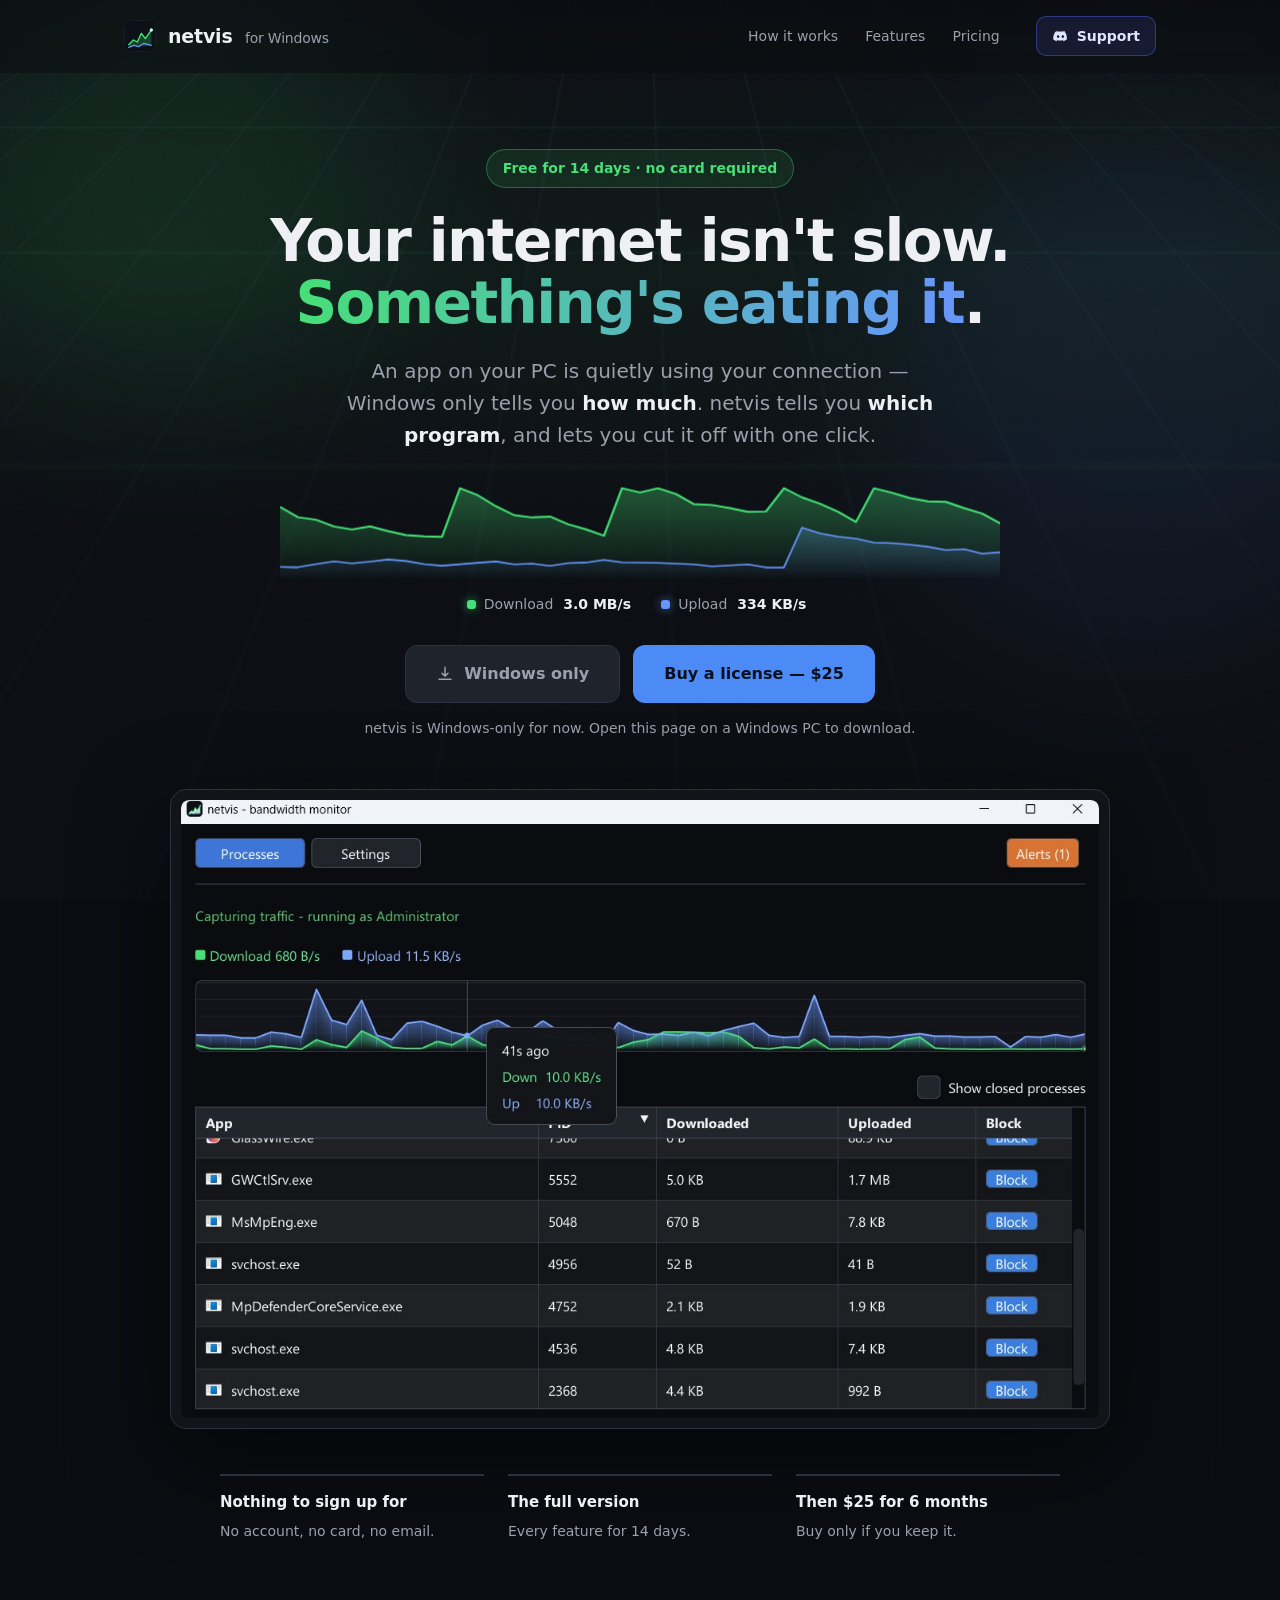
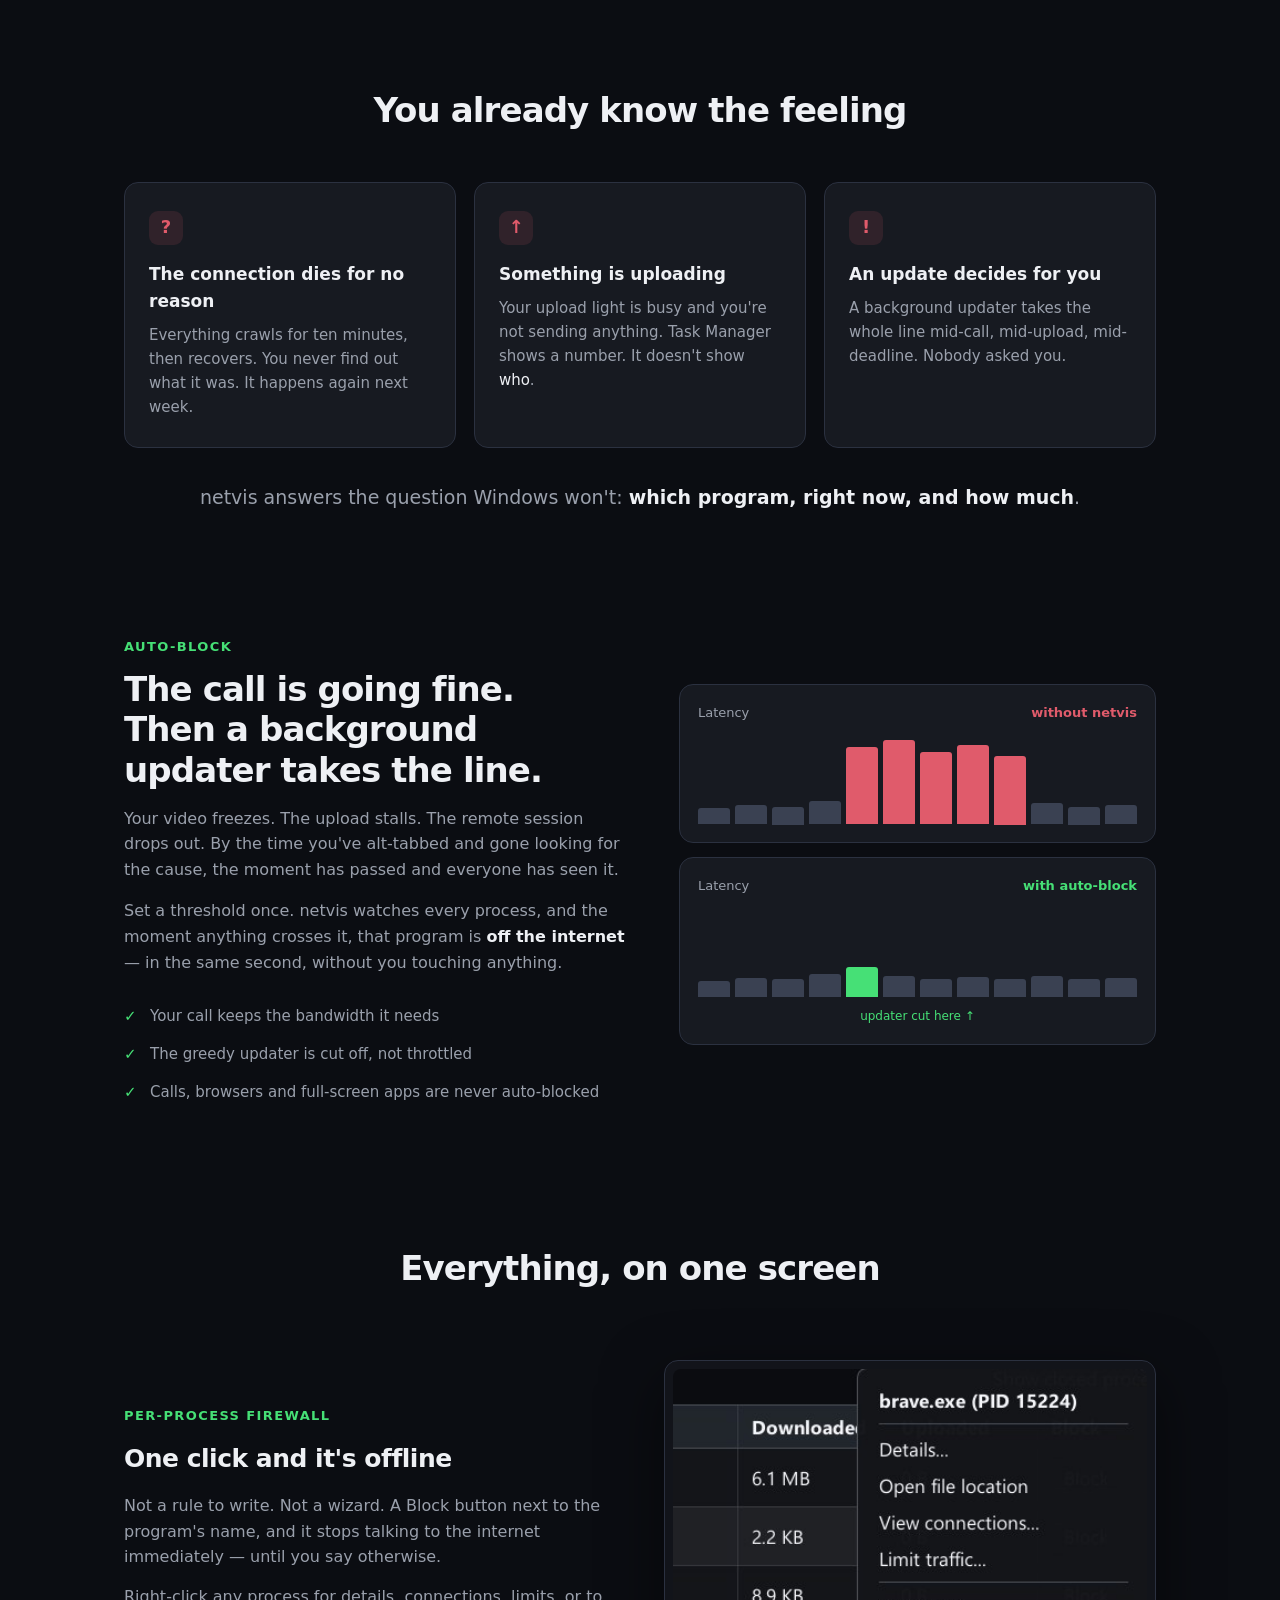
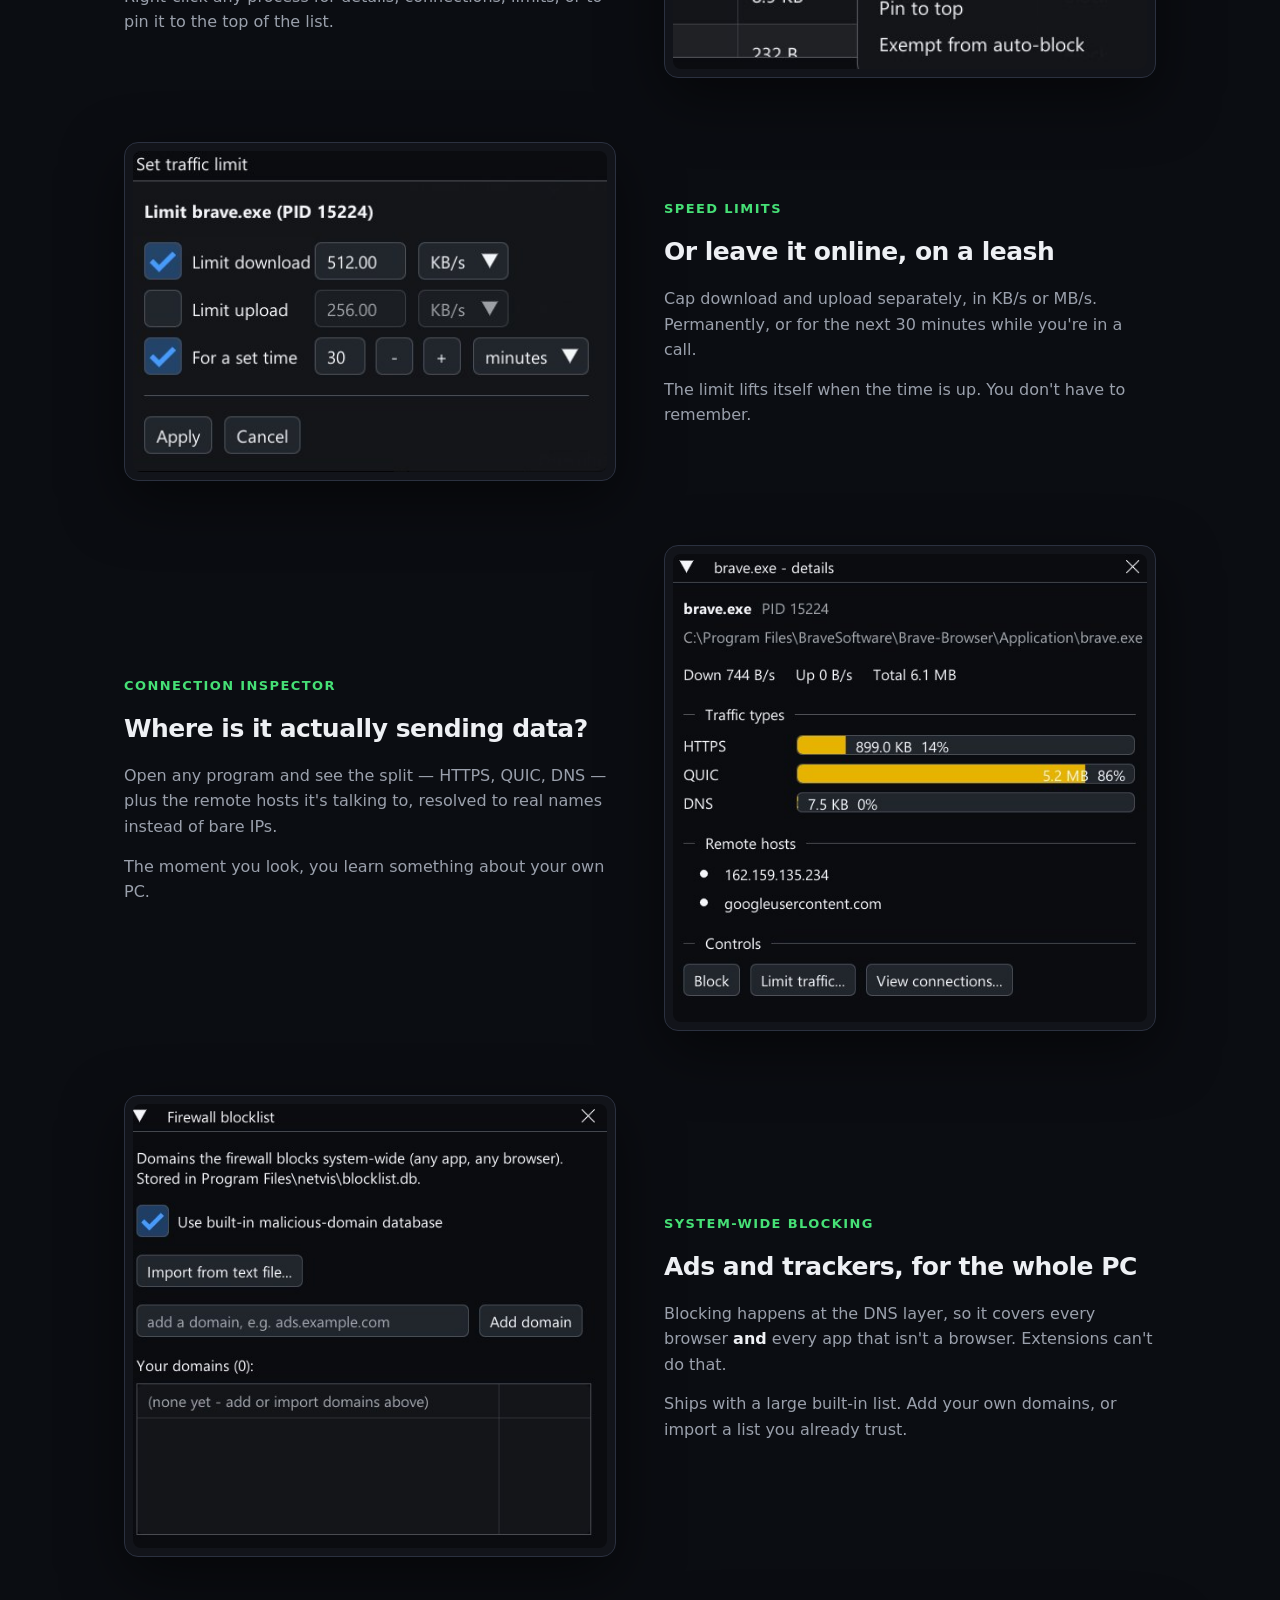
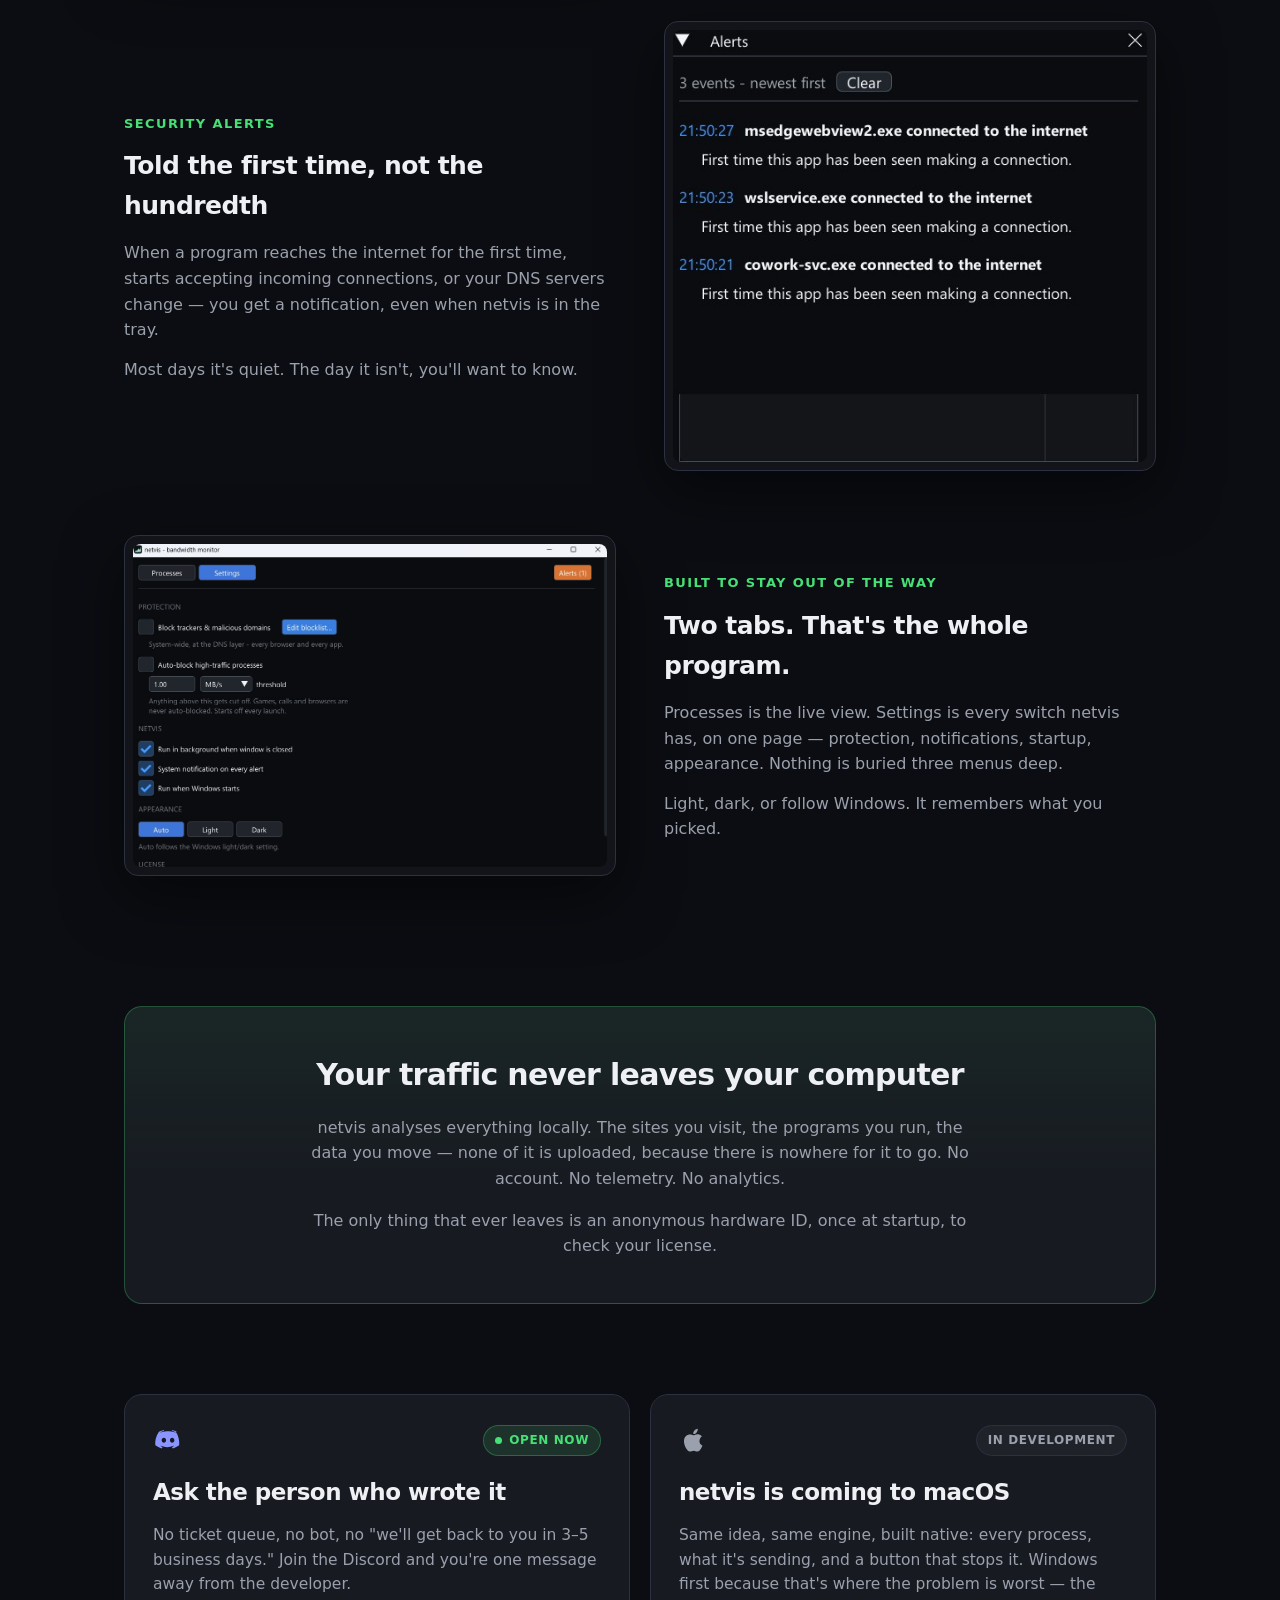
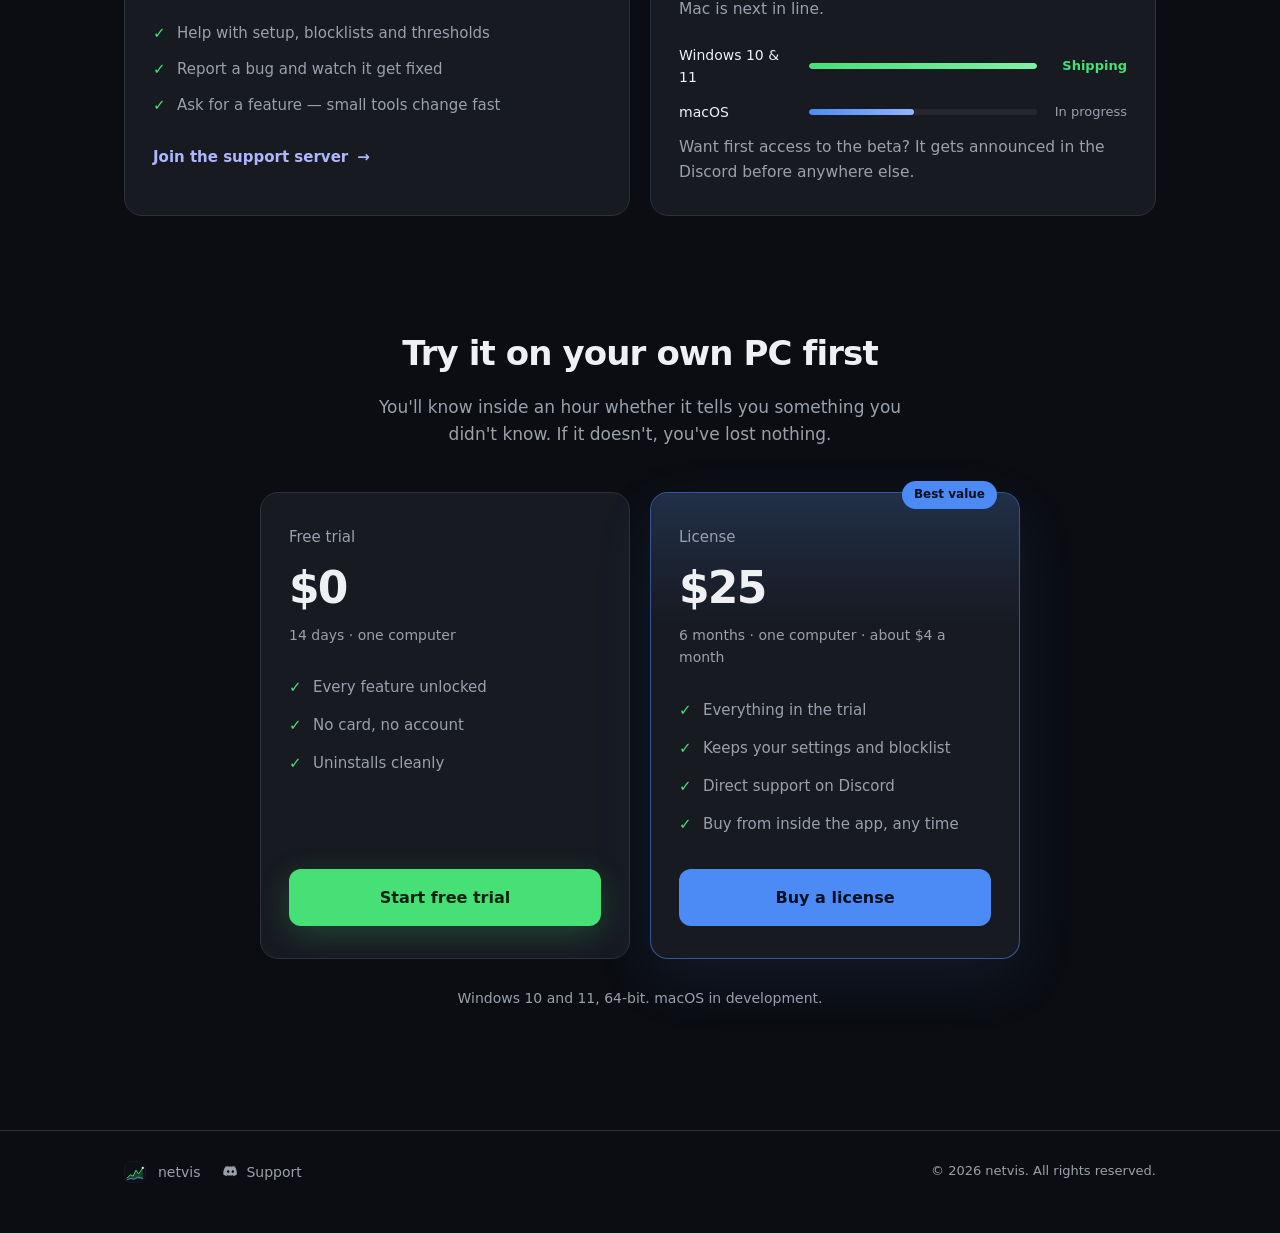
==== commit 2d916925: "nu stiu ce am adaugat aici" ====
--- a/licensing/website/index.html
+++ b/licensing/website/index.html
@@ -3,8 +3,8 @@
 <head>
 <meta charset="UTF-8">
 <meta name="viewport" content="width=device-width, initial-scale=1.0">
-<title>netvis — see which app is eating your bandwidth, and stop it</title>
-<meta name="description" content="Windows tells you how much data you used. netvis tells you which program used it — and lets you cut it off. Free for 14 days, no card.">
+<title>netvis — why is your internet slow? See what's eating your bandwidth</title>
+<meta name="description" content="Your internet isn't slow — an app on your PC is eating your bandwidth. netvis shows you which one and cuts it off in one click. Free for 14 days, no card, no account.">
 <link rel="stylesheet" href="style.css">
 <link rel="icon" href="netvis.ico">
 </head>
@@ -68,10 +68,10 @@
 
   <section class="hero wrap" id="download">
     <div class="badge reveal">Free for 14 days · no card required</div>
-    <h1 class="reveal d1">Something on your PC is<br><span class="grad">using your internet</span>.</h1>
-    <p class="tag reveal d2">Windows tells you <em>how much</em> data you used.
-       netvis tells you <em>which program</em> used it — and lets you cut it off
-       with one click.</p>
+    <h1 class="reveal d1">Your internet isn't slow.<br><span class="grad">Something's eating it</span>.</h1>
+    <p class="tag reveal d2">An app on your PC is quietly using your connection — Windows only tells
+       you <em>how much</em>. netvis tells you <em>which program</em>, and lets you
+       cut it off with one click.</p>
 
     <!-- A live trace rather than a static picture of one: the graph keeps
          moving the way the app's does, so the core idea is visible before
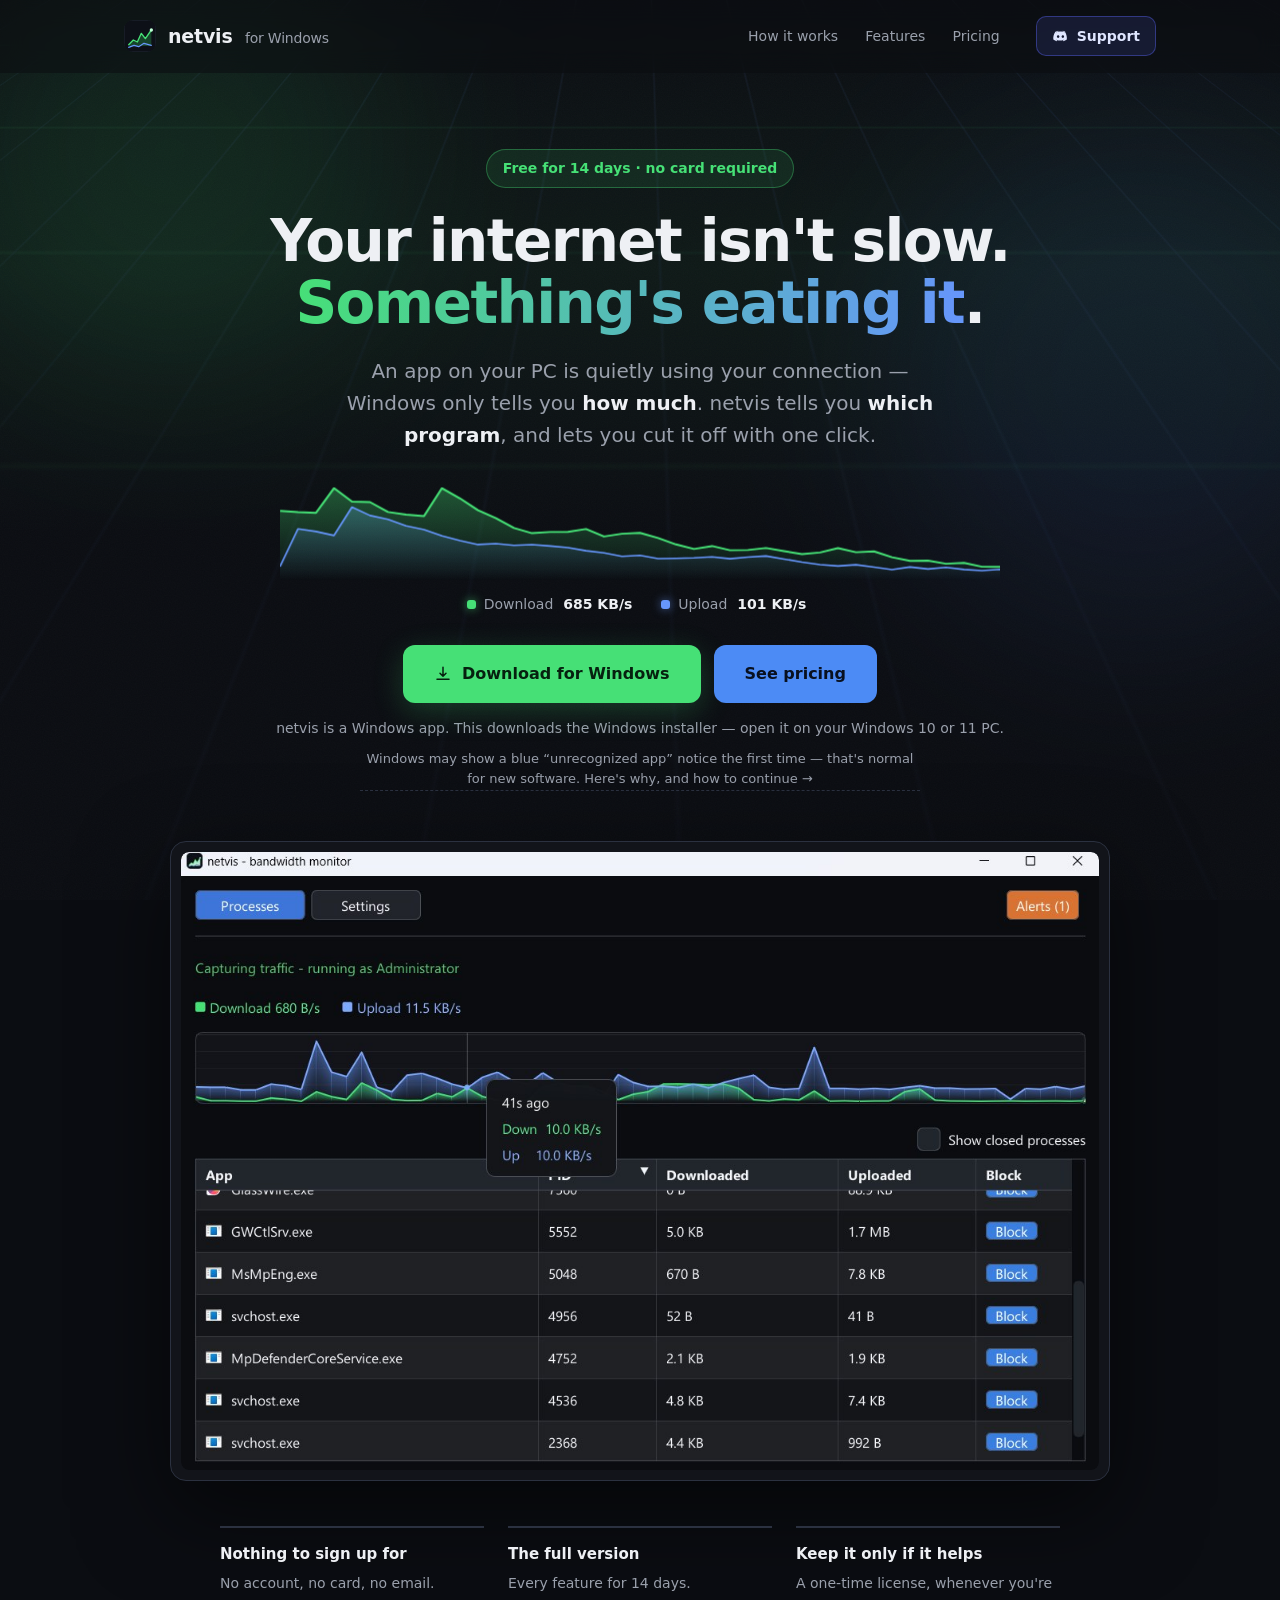
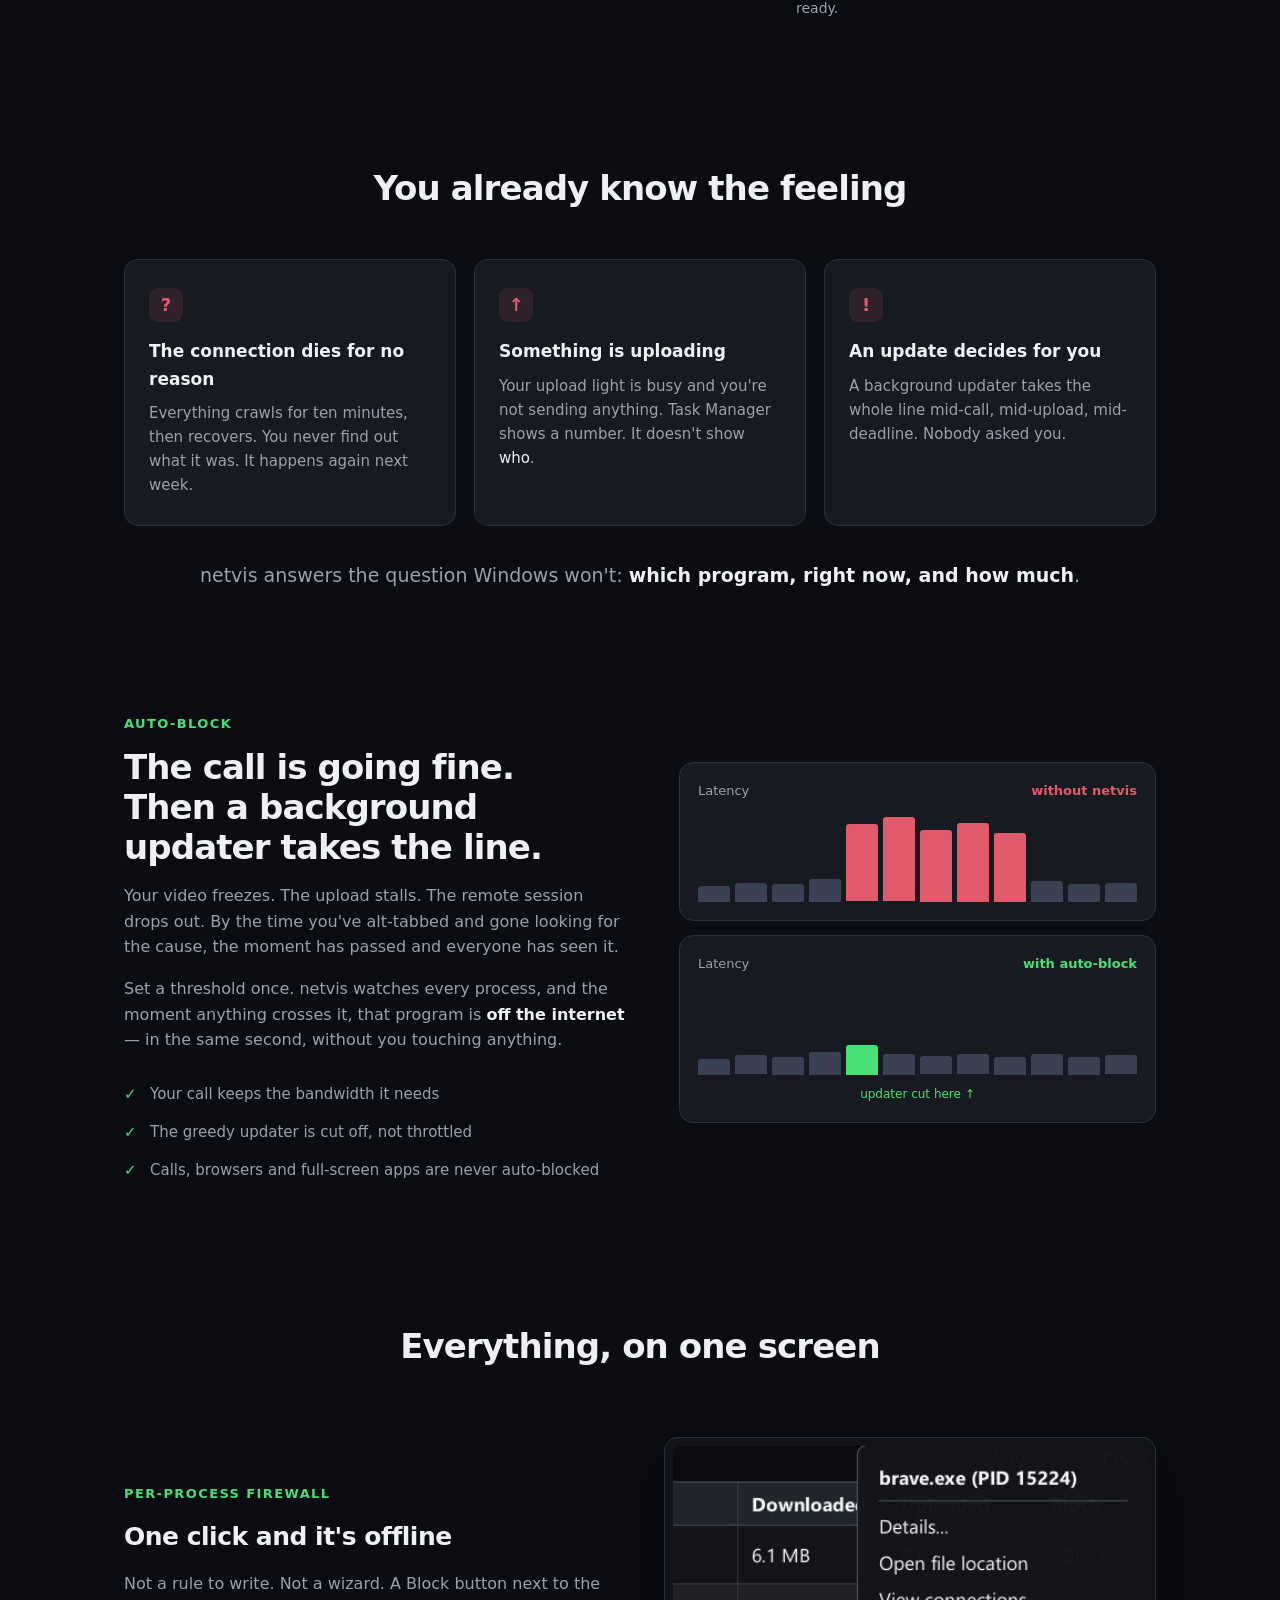
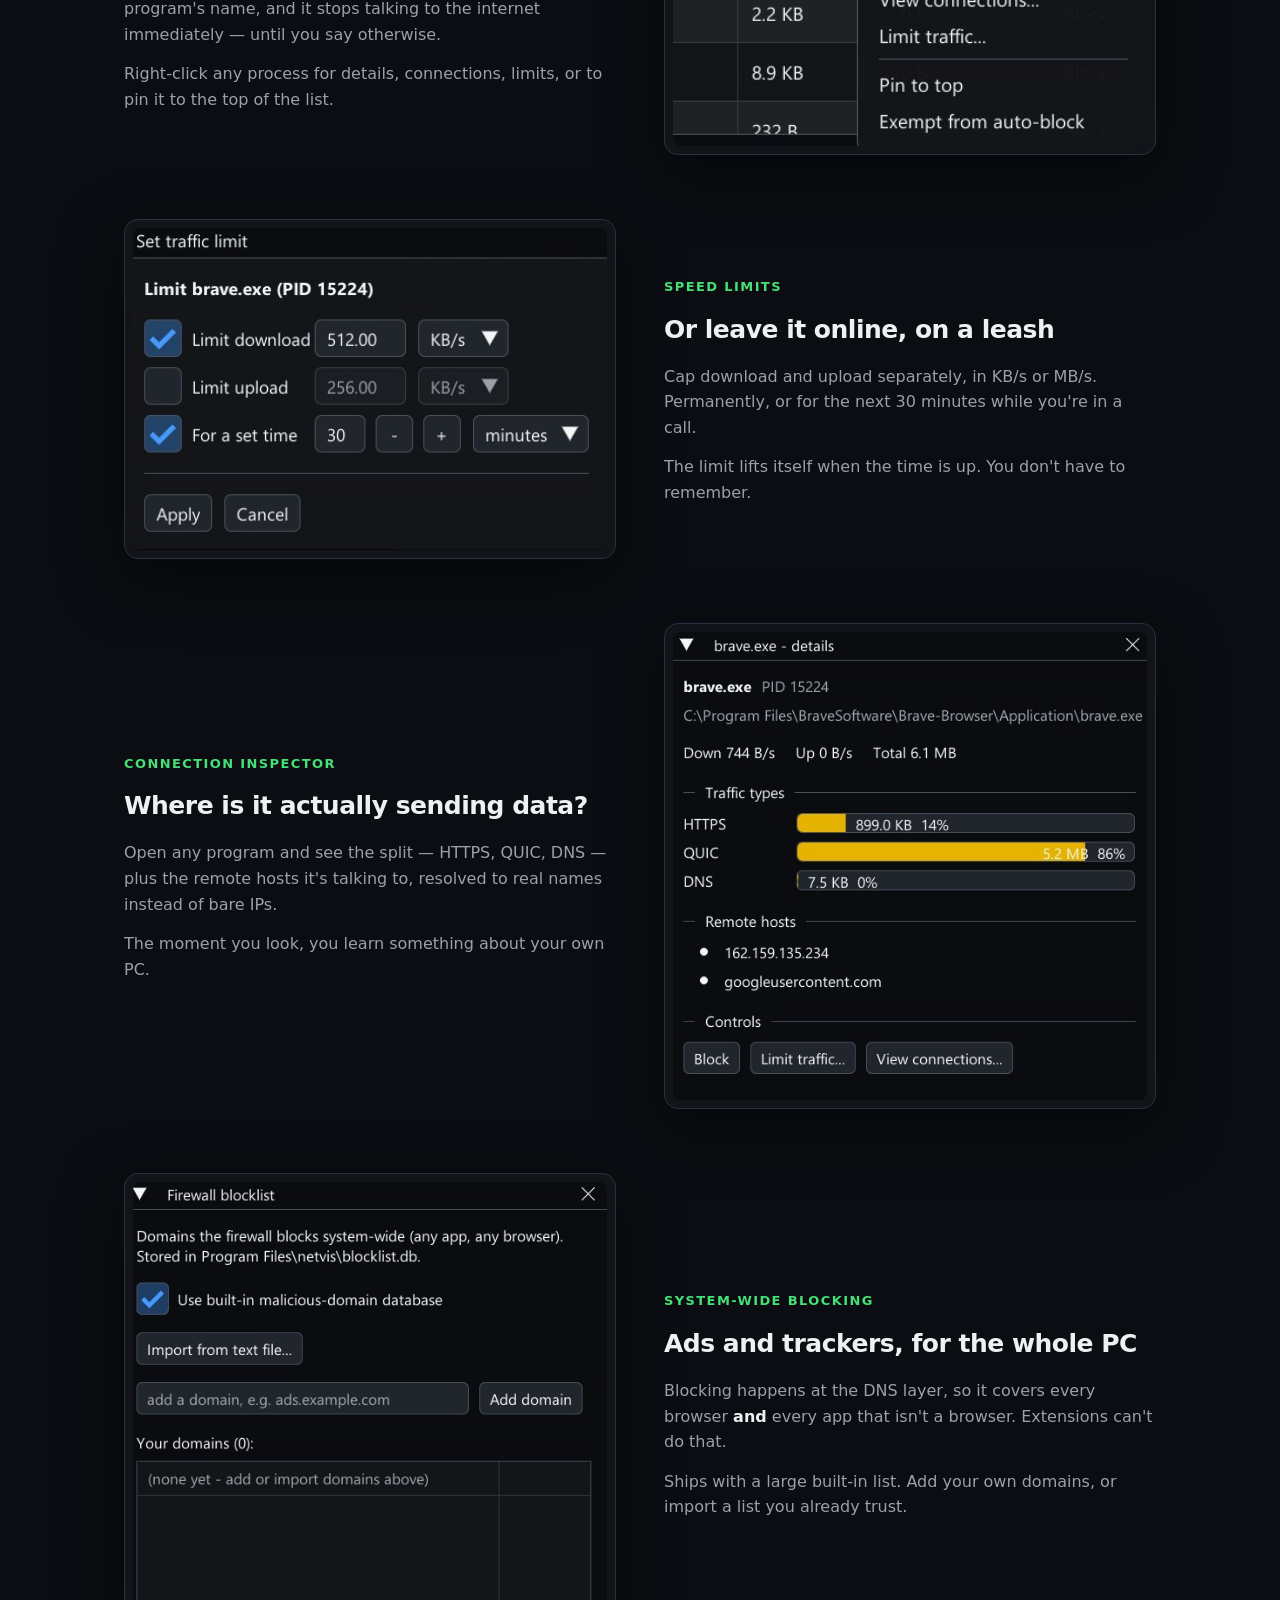
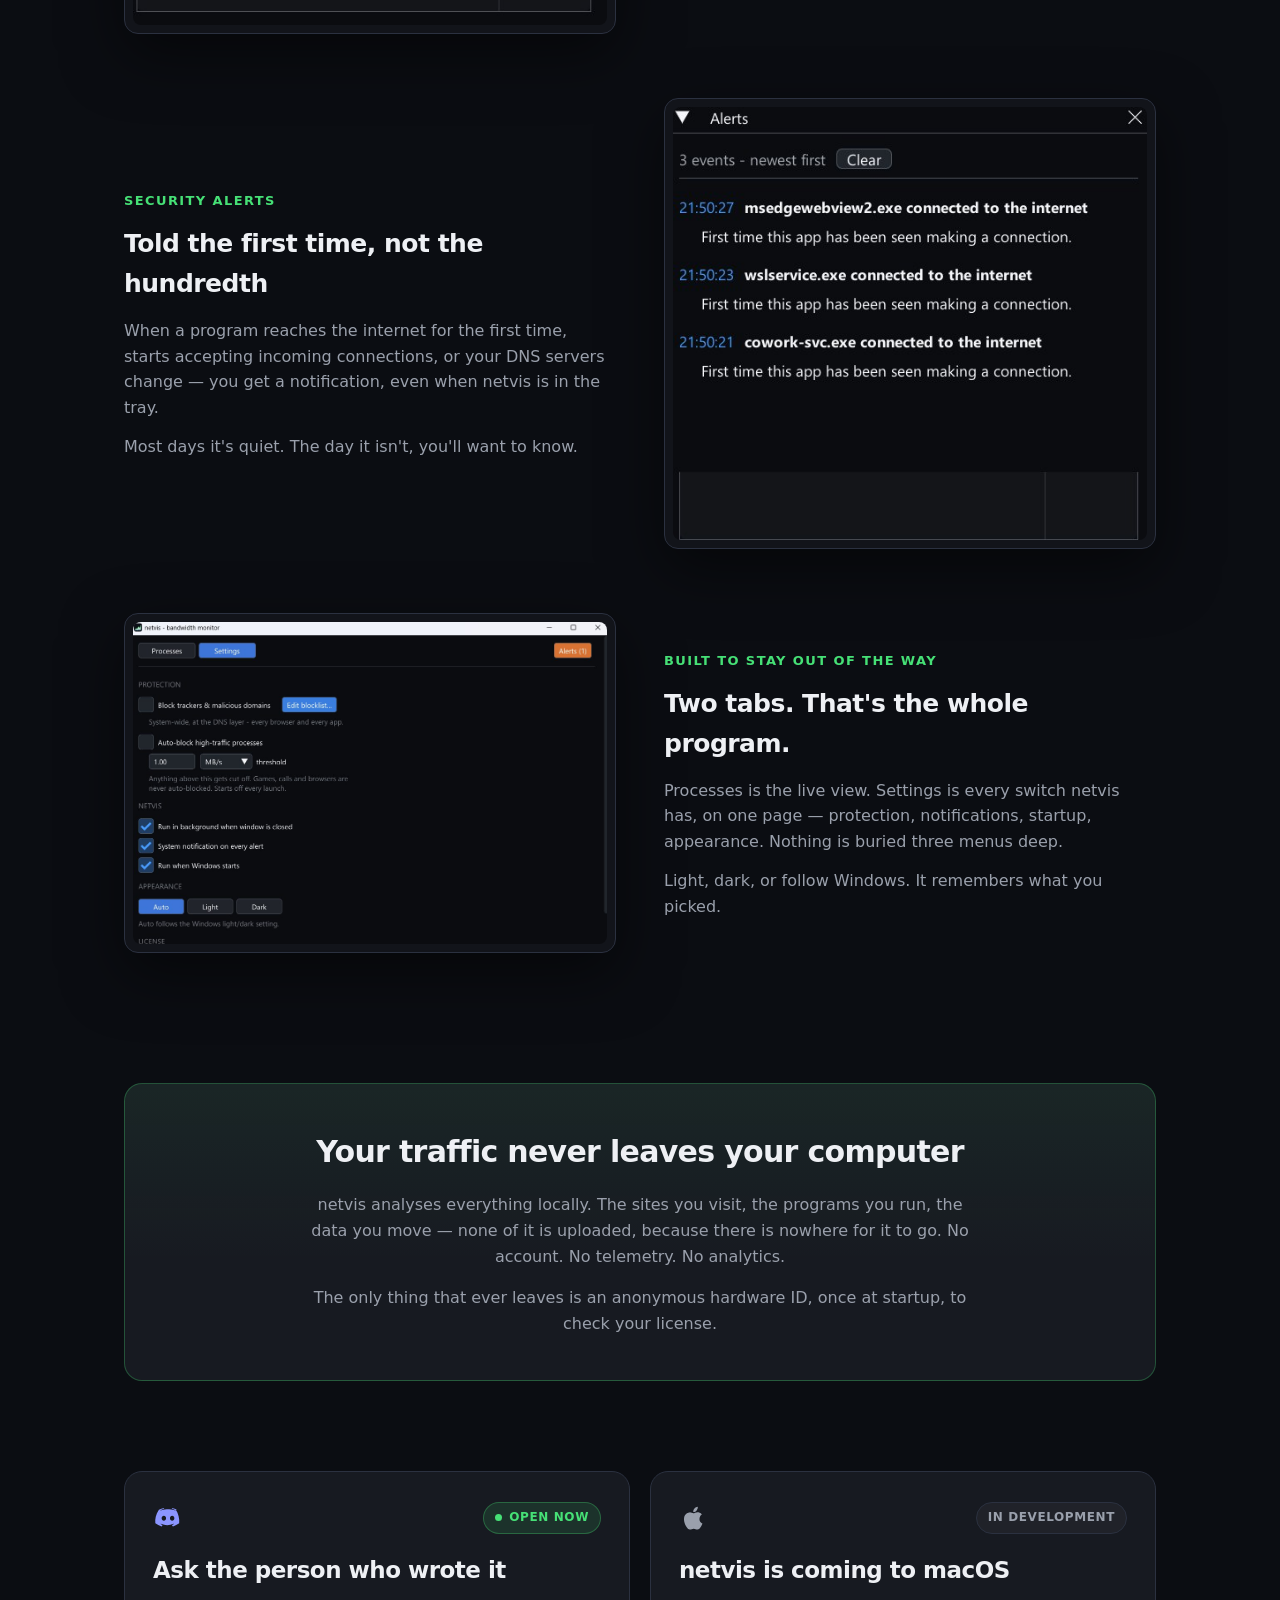
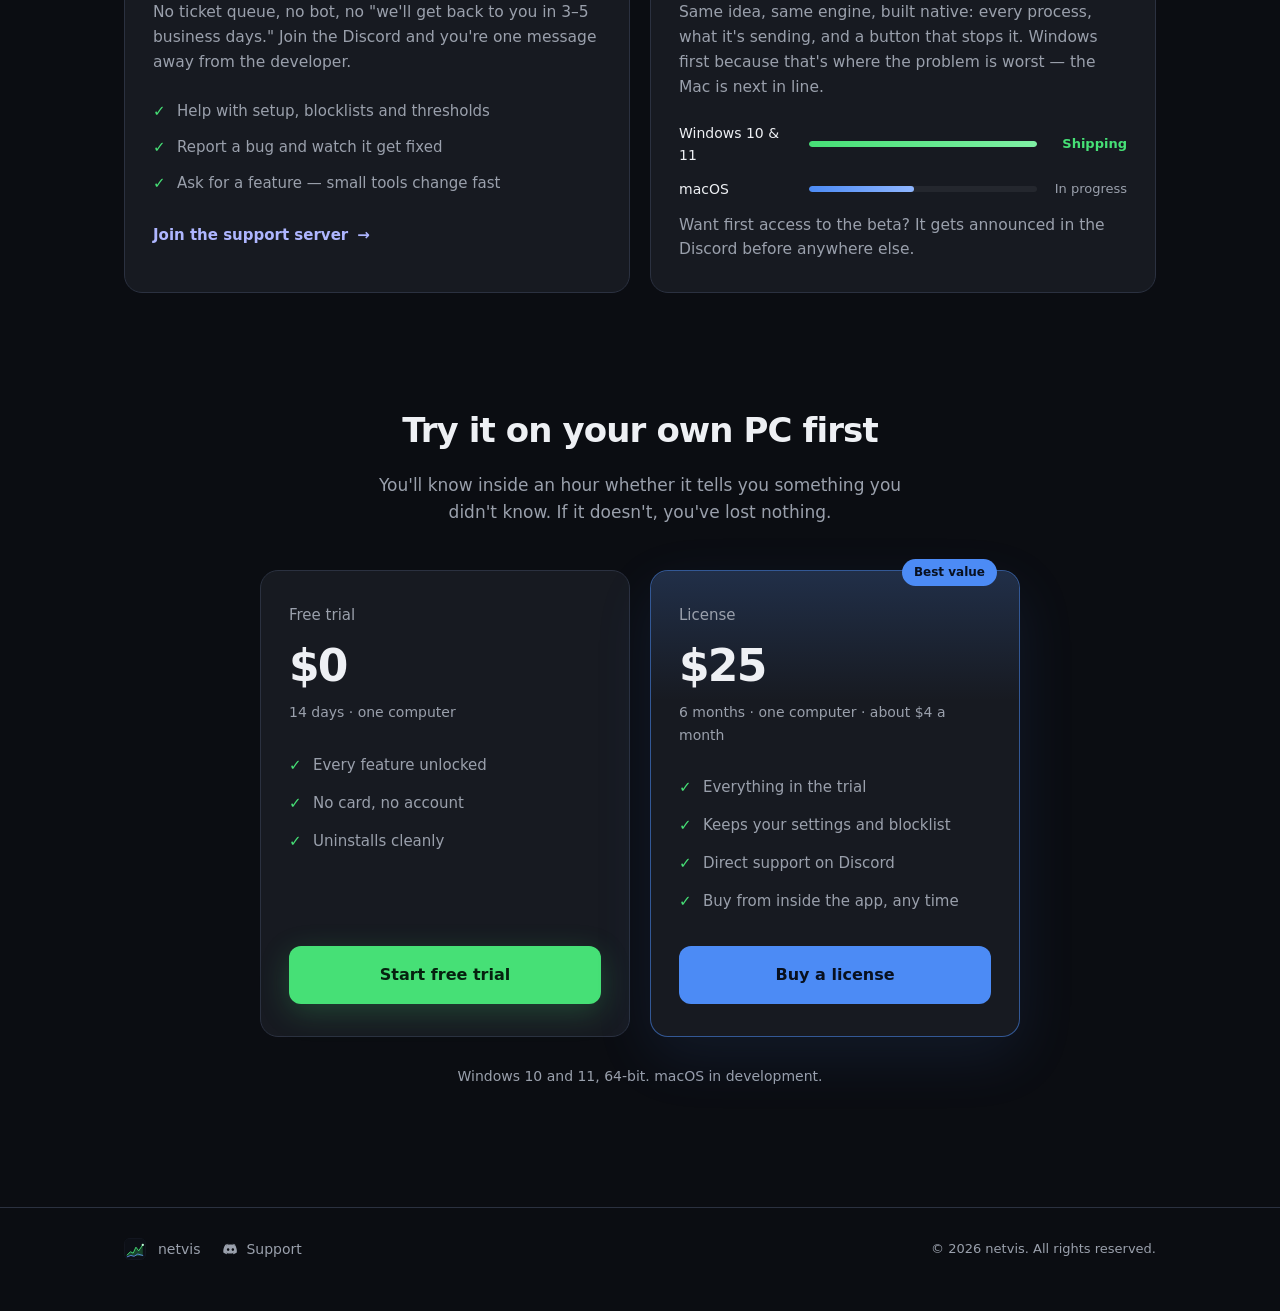
==== commit cc8fc7c4: "v1.0.2: app-launched telemetry, landing/download fixes, SmartScreen guide, relaunch after silent upd" ====
--- a/licensing/website/index.html
+++ b/licensing/website/index.html
@@ -110,9 +110,10 @@
         </svg>
         <span id="downloadLabel">Start free trial</span>
       </a>
-      <a class="btn btn-primary" href="/buy">Buy a license — $25</a>
+      <a class="btn btn-primary" href="#pricing">See pricing</a>
     </div>
     <div class="dl-note" id="dlNote">Windows 10 &amp; 11 · 64-bit · installs in under a minute</div>
+    <a class="dl-safenote" href="smartscreen.html">Windows may show a blue “unrecognized app” notice the first time — that's normal for new software. Here's why, and how to continue →</a>
 
     <div class="shot hero-shot reveal d5" id="heroShot">
       <div class="shot-inner"><img src="shots/main.jpg" alt="netvis showing live bandwidth per process, with a Block button on every row" loading="eager"></div>
@@ -121,7 +122,7 @@
     <div class="trial-strip">
       <div class="reveal"><strong>Nothing to sign up for</strong><span>No account, no card, no email.</span></div>
       <div class="reveal d1"><strong>The full version</strong><span>Every feature for 14 days.</span></div>
-      <div class="reveal d2"><strong>Then $25 for 6 months</strong><span>Buy only if you keep it.</span></div>
+      <div class="reveal d2"><strong>Keep it only if it helps</strong><span>A one-time license, whenever you're ready.</span></div>
     </div>
   </section>
 
--- a/licensing/website/style.css
+++ b/licensing/website/style.css
@@ -281,6 +281,13 @@
 }
 .btn.disabled::after { display: none; }
 .dl-note { margin-top: 14px; font-size: 14px; color: var(--text-dim); min-height: 20px; }
+.dl-safenote {
+  display: inline-block; margin-top: 10px; max-width: 560px;
+  font-size: 13px; line-height: 1.5; color: var(--text-dim);
+  text-decoration: none; border-bottom: 1px dashed var(--border);
+  padding-bottom: 2px; transition: color .15s ease, border-color .15s ease;
+}
+.dl-safenote:hover { color: var(--text); border-color: var(--accent); }
 
 .trial-strip {
   margin: 44px auto 0; max-width: 840px;
@@ -580,3 +587,32 @@
   .reveal-l, .reveal-r { transform: translateY(24px); }
   .readout { flex-wrap: wrap; row-gap: 4px; }
 }
+
+/* ---- SmartScreen guide page ------------------------------------------- */
+.guide { max-width: 760px; padding-top: 120px; padding-bottom: 80px; }
+.guide h1 { font-size: clamp(28px, 4vw, 42px); line-height: 1.1; margin: 14px 0 0; }
+.guide-lead { font-size: 18px; line-height: 1.6; color: var(--text-dim); margin: 18px 0 34px; max-width: 640px; }
+.guide-h2 { font-size: 22px; margin: 40px 0 18px; }
+.guide-card { margin: 26px 0; }
+.guide-card h2 { font-size: 20px; margin: 0 0 12px; }
+
+/* A restrained mock of the actual Windows dialog, so people recognise it. */
+.guide-mock {
+  background: #0a3d91; color: #fff; border-radius: 14px;
+  padding: 26px 28px; margin: 8px 0 30px; max-width: 560px;
+  box-shadow: 0 20px 50px rgba(0,0,0,.4);
+}
+.guide-mock .gm-title { font-size: 22px; font-weight: 600; margin-bottom: 12px; }
+.guide-mock .gm-body { font-size: 15px; line-height: 1.55; color: #dbe6fb; }
+.guide-mock .gm-more { font-size: 14px; margin-top: 16px; text-decoration: underline; opacity: .9; }
+
+.steps { list-style: none; padding: 0; margin: 0 0 10px; display: grid; gap: 14px; max-width: 620px; }
+.steps li { display: flex; align-items: flex-start; gap: 14px; font-size: 16px; line-height: 1.5; }
+.step-n {
+  flex: none; width: 30px; height: 30px; border-radius: 50%;
+  display: grid; place-items: center; font-weight: 700; font-size: 15px;
+  background: var(--accent); color: #fff;
+}
+.guide-cta { display: flex; gap: 14px; flex-wrap: wrap; margin-top: 36px; }
+.guide-foot { margin-top: 22px; color: var(--text-dim); font-size: 15px; }
+.guide-foot a { color: var(--accent); }
